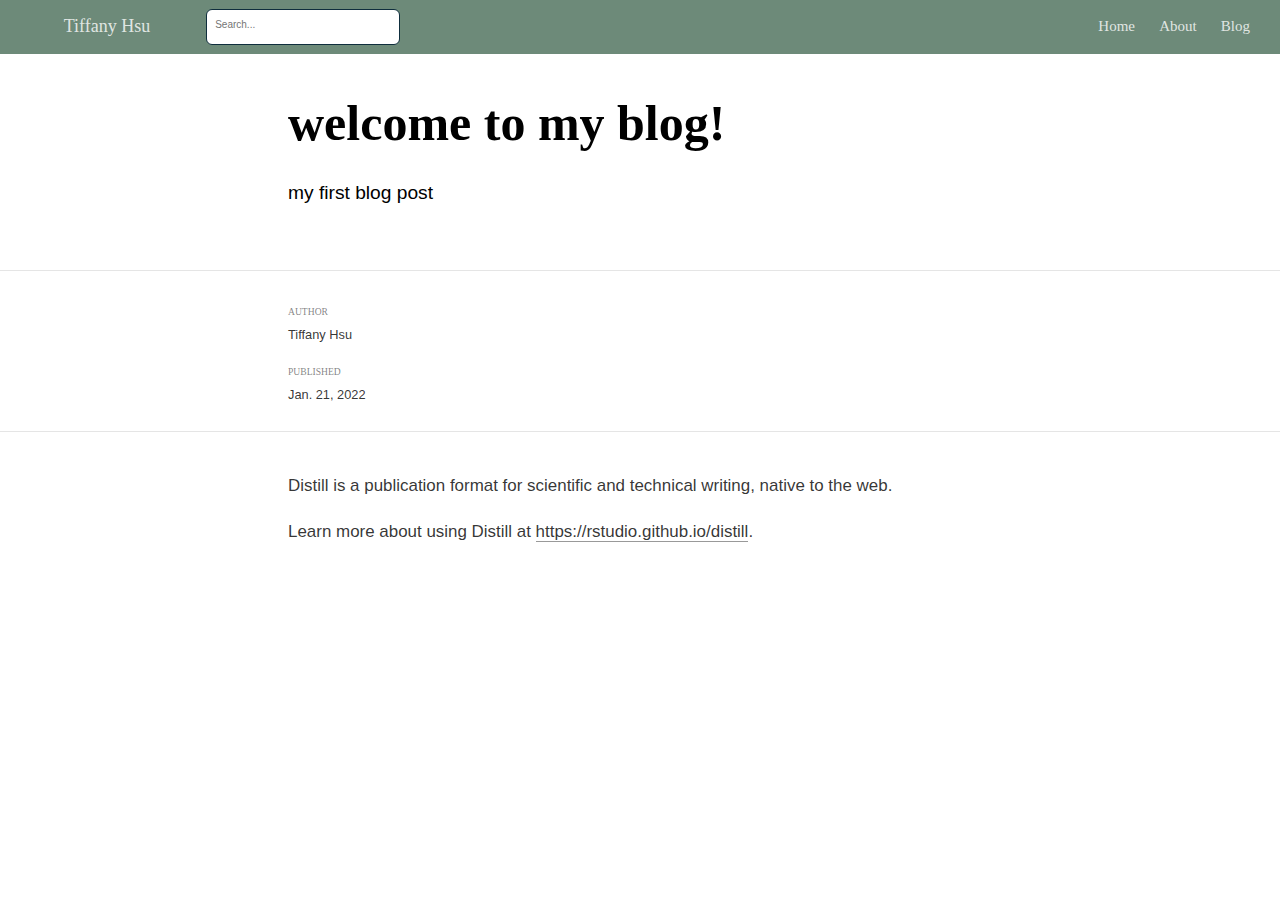
==== docs/posts/2022-01-22-welcome/index.html @ 8566fdbf "created welcome post" ====
<!DOCTYPE html>

<html xmlns="http://www.w3.org/1999/xhtml" lang="" xml:lang="">

<head>
  <meta charset="utf-8"/>
  <meta name="viewport" content="width=device-width, initial-scale=1"/>
  <meta http-equiv="X-UA-Compatible" content="IE=Edge,chrome=1"/>
  <meta name="generator" content="distill" />

  <style type="text/css">
  /* Hide doc at startup (prevent jankiness while JS renders/transforms) */
  body {
    visibility: hidden;
  }
  </style>

 <!--radix_placeholder_import_source-->
 <!--/radix_placeholder_import_source-->

<style type="text/css">code{white-space: pre;}</style>
<style type="text/css" data-origin="pandoc">
pre > code.sourceCode { white-space: pre; position: relative; }
pre > code.sourceCode > span { display: inline-block; line-height: 1.25; }
pre > code.sourceCode > span:empty { height: 1.2em; }
.sourceCode { overflow: visible; }
code.sourceCode > span { color: inherit; text-decoration: inherit; }
div.sourceCode { margin: 1em 0; }
pre.sourceCode { margin: 0; }
@media screen {
div.sourceCode { overflow: auto; }
}
@media print {
pre > code.sourceCode { white-space: pre-wrap; }
pre > code.sourceCode > span { text-indent: -5em; padding-left: 5em; }
}
pre.numberSource code
  { counter-reset: source-line 0; }
pre.numberSource code > span
  { position: relative; left: -4em; counter-increment: source-line; }
pre.numberSource code > span > a:first-child::before
  { content: counter(source-line);
    position: relative; left: -1em; text-align: right; vertical-align: baseline;
    border: none; display: inline-block;
    -webkit-touch-callout: none; -webkit-user-select: none;
    -khtml-user-select: none; -moz-user-select: none;
    -ms-user-select: none; user-select: none;
    padding: 0 4px; width: 4em;
    color: #aaaaaa;
  }
pre.numberSource { margin-left: 3em; border-left: 1px solid #aaaaaa;  padding-left: 4px; }
div.sourceCode
  {   }
@media screen {
pre > code.sourceCode > span > a:first-child::before { text-decoration: underline; }
}
code span.al { color: #ad0000; } /* Alert */
code span.an { color: #5e5e5e; } /* Annotation */
code span.at { } /* Attribute */
code span.bn { color: #ad0000; } /* BaseN */
code span.bu { } /* BuiltIn */
code span.cf { color: #007ba5; } /* ControlFlow */
code span.ch { color: #20794d; } /* Char */
code span.cn { color: #8f5902; } /* Constant */
code span.co { color: #5e5e5e; } /* Comment */
code span.cv { color: #5e5e5e; font-style: italic; } /* CommentVar */
code span.do { color: #5e5e5e; font-style: italic; } /* Documentation */
code span.dt { color: #ad0000; } /* DataType */
code span.dv { color: #ad0000; } /* DecVal */
code span.er { color: #ad0000; } /* Error */
code span.ex { } /* Extension */
code span.fl { color: #ad0000; } /* Float */
code span.fu { color: #4758ab; } /* Function */
code span.im { } /* Import */
code span.in { color: #5e5e5e; } /* Information */
code span.kw { color: #007ba5; } /* Keyword */
code span.op { color: #5e5e5e; } /* Operator */
code span.ot { color: #007ba5; } /* Other */
code span.pp { color: #ad0000; } /* Preprocessor */
code span.sc { color: #5e5e5e; } /* SpecialChar */
code span.ss { color: #20794d; } /* SpecialString */
code span.st { color: #20794d; } /* String */
code span.va { color: #111111; } /* Variable */
code span.vs { color: #20794d; } /* VerbatimString */
code span.wa { color: #5e5e5e; font-style: italic; } /* Warning */
</style>


  <!--radix_placeholder_meta_tags-->
<title>Tiffany Hsu: welcome to my blog!</title>

<meta property="description" itemprop="description" content="my first blog post"/>


<!--  https://schema.org/Article -->
<meta property="article:published" itemprop="datePublished" content="2022-01-21"/>
<meta property="article:created" itemprop="dateCreated" content="2022-01-21"/>
<meta name="article:author" content="Tiffany Hsu"/>

<!--  https://developers.facebook.com/docs/sharing/webmasters#markup -->
<meta property="og:title" content="Tiffany Hsu: welcome to my blog!"/>
<meta property="og:type" content="article"/>
<meta property="og:description" content="my first blog post"/>
<meta property="og:locale" content="en_US"/>
<meta property="og:site_name" content="Tiffany Hsu"/>

<!--  https://dev.twitter.com/cards/types/summary -->
<meta property="twitter:card" content="summary"/>
<meta property="twitter:title" content="Tiffany Hsu: welcome to my blog!"/>
<meta property="twitter:description" content="my first blog post"/>

<!--/radix_placeholder_meta_tags-->
  <!--radix_placeholder_rmarkdown_metadata-->

<script type="text/json" id="radix-rmarkdown-metadata">
{"type":"list","attributes":{"names":{"type":"character","attributes":{},"value":["title","description","author","date","output"]}},"value":[{"type":"character","attributes":{},"value":["welcome to my blog!"]},{"type":"character","attributes":{},"value":["my first blog post"]},{"type":"list","attributes":{},"value":[{"type":"list","attributes":{"names":{"type":"character","attributes":{},"value":["name"]}},"value":[{"type":"character","attributes":{},"value":["Tiffany Hsu"]}]}]},{"type":"character","attributes":{},"value":["2022-01-21"]},{"type":"list","attributes":{"names":{"type":"character","attributes":{},"value":["distill::distill_article"]}},"value":[{"type":"list","attributes":{"names":{"type":"character","attributes":{},"value":["self_contained"]}},"value":[{"type":"logical","attributes":{},"value":[false]}]}]}]}
</script>
<!--/radix_placeholder_rmarkdown_metadata-->
  
  <script type="text/json" id="radix-resource-manifest">
  {"type":"NULL"}
  </script>
  <!--radix_placeholder_navigation_in_header-->
<meta name="distill:offset" content="../.."/>

<script type="application/javascript">

  window.headroom_prevent_pin = false;

  window.document.addEventListener("DOMContentLoaded", function (event) {

    // initialize headroom for banner
    var header = $('header').get(0);
    var headerHeight = header.offsetHeight;
    var headroom = new Headroom(header, {
      tolerance: 5,
      onPin : function() {
        if (window.headroom_prevent_pin) {
          window.headroom_prevent_pin = false;
          headroom.unpin();
        }
      }
    });
    headroom.init();
    if(window.location.hash)
      headroom.unpin();
    $(header).addClass('headroom--transition');

    // offset scroll location for banner on hash change
    // (see: https://github.com/WickyNilliams/headroom.js/issues/38)
    window.addEventListener("hashchange", function(event) {
      window.scrollTo(0, window.pageYOffset - (headerHeight + 25));
    });

    // responsive menu
    $('.distill-site-header').each(function(i, val) {
      var topnav = $(this);
      var toggle = topnav.find('.nav-toggle');
      toggle.on('click', function() {
        topnav.toggleClass('responsive');
      });
    });

    // nav dropdowns
    $('.nav-dropbtn').click(function(e) {
      $(this).next('.nav-dropdown-content').toggleClass('nav-dropdown-active');
      $(this).parent().siblings('.nav-dropdown')
         .children('.nav-dropdown-content').removeClass('nav-dropdown-active');
    });
    $("body").click(function(e){
      $('.nav-dropdown-content').removeClass('nav-dropdown-active');
    });
    $(".nav-dropdown").click(function(e){
      e.stopPropagation();
    });
  });
</script>

<style type="text/css">

/* Theme (user-documented overrideables for nav appearance) */

.distill-site-nav {
  color: rgba(255, 255, 255, 0.8);
  background-color: #0F2E3D;
  font-size: 15px;
  font-weight: 300;
}

.distill-site-nav a {
  color: inherit;
  text-decoration: none;
}

.distill-site-nav a:hover {
  color: white;
}

@media print {
  .distill-site-nav {
    display: none;
  }
}

.distill-site-header {

}

.distill-site-footer {

}


/* Site Header */

.distill-site-header {
  width: 100%;
  box-sizing: border-box;
  z-index: 3;
}

.distill-site-header .nav-left {
  display: inline-block;
  margin-left: 8px;
}

@media screen and (max-width: 768px) {
  .distill-site-header .nav-left {
    margin-left: 0;
  }
}


.distill-site-header .nav-right {
  float: right;
  margin-right: 8px;
}

.distill-site-header a,
.distill-site-header .title {
  display: inline-block;
  text-align: center;
  padding: 14px 10px 14px 10px;
}

.distill-site-header .title {
  font-size: 18px;
  min-width: 150px;
}

.distill-site-header .logo {
  padding: 0;
}

.distill-site-header .logo img {
  display: none;
  max-height: 20px;
  width: auto;
  margin-bottom: -4px;
}

.distill-site-header .nav-image img {
  max-height: 18px;
  width: auto;
  display: inline-block;
  margin-bottom: -3px;
}



@media screen and (min-width: 1000px) {
  .distill-site-header .logo img {
    display: inline-block;
  }
  .distill-site-header .nav-left {
    margin-left: 20px;
  }
  .distill-site-header .nav-right {
    margin-right: 20px;
  }
  .distill-site-header .title {
    padding-left: 12px;
  }
}


.distill-site-header .nav-toggle {
  display: none;
}

.nav-dropdown {
  display: inline-block;
  position: relative;
}

.nav-dropdown .nav-dropbtn {
  border: none;
  outline: none;
  color: rgba(255, 255, 255, 0.8);
  padding: 16px 10px;
  background-color: transparent;
  font-family: inherit;
  font-size: inherit;
  font-weight: inherit;
  margin: 0;
  margin-top: 1px;
  z-index: 2;
}

.nav-dropdown-content {
  display: none;
  position: absolute;
  background-color: white;
  min-width: 200px;
  border: 1px solid rgba(0,0,0,0.15);
  border-radius: 4px;
  box-shadow: 0px 8px 16px 0px rgba(0,0,0,0.1);
  z-index: 1;
  margin-top: 2px;
  white-space: nowrap;
  padding-top: 4px;
  padding-bottom: 4px;
}

.nav-dropdown-content hr {
  margin-top: 4px;
  margin-bottom: 4px;
  border: none;
  border-bottom: 1px solid rgba(0, 0, 0, 0.1);
}

.nav-dropdown-active {
  display: block;
}

.nav-dropdown-content a, .nav-dropdown-content .nav-dropdown-header {
  color: black;
  padding: 6px 24px;
  text-decoration: none;
  display: block;
  text-align: left;
}

.nav-dropdown-content .nav-dropdown-header {
  display: block;
  padding: 5px 24px;
  padding-bottom: 0;
  text-transform: uppercase;
  font-size: 14px;
  color: #999999;
  white-space: nowrap;
}

.nav-dropdown:hover .nav-dropbtn {
  color: white;
}

.nav-dropdown-content a:hover {
  background-color: #ddd;
  color: black;
}

.nav-right .nav-dropdown-content {
  margin-left: -45%;
  right: 0;
}

@media screen and (max-width: 768px) {
  .distill-site-header a, .distill-site-header .nav-dropdown  {display: none;}
  .distill-site-header a.nav-toggle {
    float: right;
    display: block;
  }
  .distill-site-header .title {
    margin-left: 0;
  }
  .distill-site-header .nav-right {
    margin-right: 0;
  }
  .distill-site-header {
    overflow: hidden;
  }
  .nav-right .nav-dropdown-content {
    margin-left: 0;
  }
}


@media screen and (max-width: 768px) {
  .distill-site-header.responsive {position: relative; min-height: 500px; }
  .distill-site-header.responsive a.nav-toggle {
    position: absolute;
    right: 0;
    top: 0;
  }
  .distill-site-header.responsive a,
  .distill-site-header.responsive .nav-dropdown {
    display: block;
    text-align: left;
  }
  .distill-site-header.responsive .nav-left,
  .distill-site-header.responsive .nav-right {
    width: 100%;
  }
  .distill-site-header.responsive .nav-dropdown {float: none;}
  .distill-site-header.responsive .nav-dropdown-content {position: relative;}
  .distill-site-header.responsive .nav-dropdown .nav-dropbtn {
    display: block;
    width: 100%;
    text-align: left;
  }
}

/* Site Footer */

.distill-site-footer {
  width: 100%;
  overflow: hidden;
  box-sizing: border-box;
  z-index: 3;
  margin-top: 30px;
  padding-top: 30px;
  padding-bottom: 30px;
  text-align: center;
}

/* Headroom */

d-title {
  padding-top: 6rem;
}

@media print {
  d-title {
    padding-top: 4rem;
  }
}

.headroom {
  z-index: 1000;
  position: fixed;
  top: 0;
  left: 0;
  right: 0;
}

.headroom--transition {
  transition: all .4s ease-in-out;
}

.headroom--unpinned {
  top: -100px;
}

.headroom--pinned {
  top: 0;
}

/* adjust viewport for navbar height */
/* helps vertically center bootstrap (non-distill) content */
.min-vh-100 {
  min-height: calc(100vh - 100px) !important;
}

</style>

<script src="../../site_libs/jquery-3.6.0/jquery-3.6.0.min.js"></script>
<link href="../../site_libs/font-awesome-5.1.0/css/all.css" rel="stylesheet"/>
<link href="../../site_libs/font-awesome-5.1.0/css/v4-shims.css" rel="stylesheet"/>
<script src="../../site_libs/headroom-0.9.4/headroom.min.js"></script>
<script src="../../site_libs/autocomplete-0.37.1/autocomplete.min.js"></script>
<script src="../../site_libs/fuse-6.4.1/fuse.min.js"></script>

<script type="application/javascript">

function getMeta(metaName) {
  var metas = document.getElementsByTagName('meta');
  for (let i = 0; i < metas.length; i++) {
    if (metas[i].getAttribute('name') === metaName) {
      return metas[i].getAttribute('content');
    }
  }
  return '';
}

function offsetURL(url) {
  var offset = getMeta('distill:offset');
  return offset ? offset + '/' + url : url;
}

function createFuseIndex() {

  // create fuse index
  var options = {
    keys: [
      { name: 'title', weight: 20 },
      { name: 'categories', weight: 15 },
      { name: 'description', weight: 10 },
      { name: 'contents', weight: 5 },
    ],
    ignoreLocation: true,
    threshold: 0
  };
  var fuse = new window.Fuse([], options);

  // fetch the main search.json
  return fetch(offsetURL('search.json'))
    .then(function(response) {
      if (response.status == 200) {
        return response.json().then(function(json) {
          // index main articles
          json.articles.forEach(function(article) {
            fuse.add(article);
          });
          // download collections and index their articles
          return Promise.all(json.collections.map(function(collection) {
            return fetch(offsetURL(collection)).then(function(response) {
              if (response.status === 200) {
                return response.json().then(function(articles) {
                  articles.forEach(function(article) {
                    fuse.add(article);
                  });
                })
              } else {
                return Promise.reject(
                  new Error('Unexpected status from search index request: ' +
                            response.status)
                );
              }
            });
          })).then(function() {
            return fuse;
          });
        });

      } else {
        return Promise.reject(
          new Error('Unexpected status from search index request: ' +
                      response.status)
        );
      }
    });
}

window.document.addEventListener("DOMContentLoaded", function (event) {

  // get search element (bail if we don't have one)
  var searchEl = window.document.getElementById('distill-search');
  if (!searchEl)
    return;

  createFuseIndex()
    .then(function(fuse) {

      // make search box visible
      searchEl.classList.remove('hidden');

      // initialize autocomplete
      var options = {
        autoselect: true,
        hint: false,
        minLength: 2,
      };
      window.autocomplete(searchEl, options, [{
        source: function(query, callback) {
          const searchOptions = {
            isCaseSensitive: false,
            shouldSort: true,
            minMatchCharLength: 2,
            limit: 10,
          };
          var results = fuse.search(query, searchOptions);
          callback(results
            .map(function(result) { return result.item; })
          );
        },
        templates: {
          suggestion: function(suggestion) {
            var img = suggestion.preview && Object.keys(suggestion.preview).length > 0
              ? `<img src="${offsetURL(suggestion.preview)}"</img>`
              : '';
            var html = `
              <div class="search-item">
                <h3>${suggestion.title}</h3>
                <div class="search-item-description">
                  ${suggestion.description || ''}
                </div>
                <div class="search-item-preview">
                  ${img}
                </div>
              </div>
            `;
            return html;
          }
        }
      }]).on('autocomplete:selected', function(event, suggestion) {
        window.location.href = offsetURL(suggestion.path);
      });
      // remove inline display style on autocompleter (we want to
      // manage responsive display via css)
      $('.algolia-autocomplete').css("display", "");
    })
    .catch(function(error) {
      console.log(error);
    });

});

</script>

<style type="text/css">

.nav-search {
  font-size: x-small;
}

/* Algolioa Autocomplete */

.algolia-autocomplete {
  display: inline-block;
  margin-left: 10px;
  vertical-align: sub;
  background-color: white;
  color: black;
  padding: 6px;
  padding-top: 8px;
  padding-bottom: 0;
  border-radius: 6px;
  border: 1px #0F2E3D solid;
  width: 180px;
}


@media screen and (max-width: 768px) {
  .distill-site-nav .algolia-autocomplete {
    display: none;
    visibility: hidden;
  }
  .distill-site-nav.responsive .algolia-autocomplete {
    display: inline-block;
    visibility: visible;
  }
  .distill-site-nav.responsive .algolia-autocomplete .aa-dropdown-menu {
    margin-left: 0;
    width: 400px;
    max-height: 400px;
  }
}

.algolia-autocomplete .aa-input, .algolia-autocomplete .aa-hint {
  width: 90%;
  outline: none;
  border: none;
}

.algolia-autocomplete .aa-hint {
  color: #999;
}
.algolia-autocomplete .aa-dropdown-menu {
  width: 550px;
  max-height: 70vh;
  overflow-x: visible;
  overflow-y: scroll;
  padding: 5px;
  margin-top: 3px;
  margin-left: -150px;
  background-color: #fff;
  border-radius: 5px;
  border: 1px solid #999;
  border-top: none;
}

.algolia-autocomplete .aa-dropdown-menu .aa-suggestion {
  cursor: pointer;
  padding: 5px 4px;
  border-bottom: 1px solid #eee;
}

.algolia-autocomplete .aa-dropdown-menu .aa-suggestion:last-of-type {
  border-bottom: none;
  margin-bottom: 2px;
}

.algolia-autocomplete .aa-dropdown-menu .aa-suggestion .search-item {
  overflow: hidden;
  font-size: 0.8em;
  line-height: 1.4em;
}

.algolia-autocomplete .aa-dropdown-menu .aa-suggestion .search-item h3 {
  font-size: 1rem;
  margin-block-start: 0;
  margin-block-end: 5px;
}

.algolia-autocomplete .aa-dropdown-menu .aa-suggestion .search-item-description {
  display: inline-block;
  overflow: hidden;
  height: 2.8em;
  width: 80%;
  margin-right: 4%;
}

.algolia-autocomplete .aa-dropdown-menu .aa-suggestion .search-item-preview {
  display: inline-block;
  width: 15%;
}

.algolia-autocomplete .aa-dropdown-menu .aa-suggestion .search-item-preview img {
  height: 3em;
  width: auto;
  display: none;
}

.algolia-autocomplete .aa-dropdown-menu .aa-suggestion .search-item-preview img[src] {
  display: initial;
}

.algolia-autocomplete .aa-dropdown-menu .aa-suggestion.aa-cursor {
  background-color: #eee;
}
.algolia-autocomplete .aa-dropdown-menu .aa-suggestion em {
  font-weight: bold;
  font-style: normal;
}

</style>


<!--/radix_placeholder_navigation_in_header-->
  <!--radix_placeholder_distill-->

<style type="text/css">

body {
  background-color: white;
}

.pandoc-table {
  width: 100%;
}

.pandoc-table>caption {
  margin-bottom: 10px;
}

.pandoc-table th:not([align]) {
  text-align: left;
}

.pagedtable-footer {
  font-size: 15px;
}

d-byline .byline {
  grid-template-columns: 2fr 2fr;
}

d-byline .byline h3 {
  margin-block-start: 1.5em;
}

d-byline .byline .authors-affiliations h3 {
  margin-block-start: 0.5em;
}

.authors-affiliations .orcid-id {
  width: 16px;
  height:16px;
  margin-left: 4px;
  margin-right: 4px;
  vertical-align: middle;
  padding-bottom: 2px;
}

d-title .dt-tags {
  margin-top: 1em;
  grid-column: text;
}

.dt-tags .dt-tag {
  text-decoration: none;
  display: inline-block;
  color: rgba(0,0,0,0.6);
  padding: 0em 0.4em;
  margin-right: 0.5em;
  margin-bottom: 0.4em;
  font-size: 70%;
  border: 1px solid rgba(0,0,0,0.2);
  border-radius: 3px;
  text-transform: uppercase;
  font-weight: 500;
}

d-article table.gt_table td,
d-article table.gt_table th {
  border-bottom: none;
}

.html-widget {
  margin-bottom: 2.0em;
}

.l-screen-inset {
  padding-right: 16px;
}

.l-screen .caption {
  margin-left: 10px;
}

.shaded {
  background: rgb(247, 247, 247);
  padding-top: 20px;
  padding-bottom: 20px;
  border-top: 1px solid rgba(0, 0, 0, 0.1);
  border-bottom: 1px solid rgba(0, 0, 0, 0.1);
}

.shaded .html-widget {
  margin-bottom: 0;
  border: 1px solid rgba(0, 0, 0, 0.1);
}

.shaded .shaded-content {
  background: white;
}

.text-output {
  margin-top: 0;
  line-height: 1.5em;
}

.hidden {
  display: none !important;
}

d-article {
  padding-top: 2.5rem;
  padding-bottom: 30px;
}

d-appendix {
  padding-top: 30px;
}

d-article>p>img {
  width: 100%;
}

d-article h2 {
  margin: 1rem 0 1.5rem 0;
}

d-article h3 {
  margin-top: 1.5rem;
}

d-article iframe {
  border: 1px solid rgba(0, 0, 0, 0.1);
  margin-bottom: 2.0em;
  width: 100%;
}

/* Tweak code blocks */

d-article div.sourceCode code,
d-article pre code {
  font-family: Consolas, Monaco, 'Andale Mono', 'Ubuntu Mono', monospace;
}

d-article pre,
d-article div.sourceCode,
d-article div.sourceCode pre {
  overflow: auto;
}

d-article div.sourceCode {
  background-color: white;
}

d-article div.sourceCode pre {
  padding-left: 10px;
  font-size: 12px;
  border-left: 2px solid rgba(0,0,0,0.1);
}

d-article pre {
  font-size: 12px;
  color: black;
  background: none;
  margin-top: 0;
  text-align: left;
  white-space: pre;
  word-spacing: normal;
  word-break: normal;
  word-wrap: normal;
  line-height: 1.5;

  -moz-tab-size: 4;
  -o-tab-size: 4;
  tab-size: 4;

  -webkit-hyphens: none;
  -moz-hyphens: none;
  -ms-hyphens: none;
  hyphens: none;
}

d-article pre a {
  border-bottom: none;
}

d-article pre a:hover {
  border-bottom: none;
  text-decoration: underline;
}

d-article details {
  grid-column: text;
  margin-bottom: 0.8em;
}

@media(min-width: 768px) {

d-article pre,
d-article div.sourceCode,
d-article div.sourceCode pre {
  overflow: visible !important;
}

d-article div.sourceCode pre {
  padding-left: 18px;
  font-size: 14px;
}

d-article pre {
  font-size: 14px;
}

}

figure img.external {
  background: white;
  border: 1px solid rgba(0, 0, 0, 0.1);
  box-shadow: 0 1px 8px rgba(0, 0, 0, 0.1);
  padding: 18px;
  box-sizing: border-box;
}

/* CSS for d-contents */

.d-contents {
  grid-column: text;
  color: rgba(0,0,0,0.8);
  font-size: 0.9em;
  padding-bottom: 1em;
  margin-bottom: 1em;
  padding-bottom: 0.5em;
  margin-bottom: 1em;
  padding-left: 0.25em;
  justify-self: start;
}

@media(min-width: 1000px) {
  .d-contents.d-contents-float {
    height: 0;
    grid-column-start: 1;
    grid-column-end: 4;
    justify-self: center;
    padding-right: 3em;
    padding-left: 2em;
  }
}

.d-contents nav h3 {
  font-size: 18px;
  margin-top: 0;
  margin-bottom: 1em;
}

.d-contents li {
  list-style-type: none
}

.d-contents nav > ul {
  padding-left: 0;
}

.d-contents ul {
  padding-left: 1em
}

.d-contents nav ul li {
  margin-top: 0.6em;
  margin-bottom: 0.2em;
}

.d-contents nav a {
  font-size: 13px;
  border-bottom: none;
  text-decoration: none
  color: rgba(0, 0, 0, 0.8);
}

.d-contents nav a:hover {
  text-decoration: underline solid rgba(0, 0, 0, 0.6)
}

.d-contents nav > ul > li > a {
  font-weight: 600;
}

.d-contents nav > ul > li > ul {
  font-weight: inherit;
}

.d-contents nav > ul > li > ul > li {
  margin-top: 0.2em;
}


.d-contents nav ul {
  margin-top: 0;
  margin-bottom: 0.25em;
}

.d-article-with-toc h2:nth-child(2) {
  margin-top: 0;
}


/* Figure */

.figure {
  position: relative;
  margin-bottom: 2.5em;
  margin-top: 1.5em;
}

.figure img {
  width: 100%;
}

.figure .caption {
  color: rgba(0, 0, 0, 0.6);
  font-size: 12px;
  line-height: 1.5em;
}

.figure img.external {
  background: white;
  border: 1px solid rgba(0, 0, 0, 0.1);
  box-shadow: 0 1px 8px rgba(0, 0, 0, 0.1);
  padding: 18px;
  box-sizing: border-box;
}

.figure .caption a {
  color: rgba(0, 0, 0, 0.6);
}

.figure .caption b,
.figure .caption strong, {
  font-weight: 600;
  color: rgba(0, 0, 0, 1.0);
}

/* Citations */

d-article .citation {
  color: inherit;
  cursor: inherit;
}

div.hanging-indent{
  margin-left: 1em; text-indent: -1em;
}

/* Citation hover box */

.tippy-box[data-theme~=light-border] {
  background-color: rgba(250, 250, 250, 0.95);
}

.tippy-content > p {
  margin-bottom: 0;
  padding: 2px;
}


/* Tweak 1000px media break to show more text */

@media(min-width: 1000px) {
  .base-grid,
  distill-header,
  d-title,
  d-abstract,
  d-article,
  d-appendix,
  distill-appendix,
  d-byline,
  d-footnote-list,
  d-citation-list,
  distill-footer {
    grid-template-columns: [screen-start] 1fr [page-start kicker-start] 80px [middle-start] 50px [text-start kicker-end] 65px 65px 65px 65px 65px 65px 65px 65px [text-end gutter-start] 65px [middle-end] 65px [page-end gutter-end] 1fr [screen-end];
    grid-column-gap: 16px;
  }

  .grid {
    grid-column-gap: 16px;
  }

  d-article {
    font-size: 1.06rem;
    line-height: 1.7em;
  }
  figure .caption, .figure .caption, figure figcaption {
    font-size: 13px;
  }
}

@media(min-width: 1180px) {
  .base-grid,
  distill-header,
  d-title,
  d-abstract,
  d-article,
  d-appendix,
  distill-appendix,
  d-byline,
  d-footnote-list,
  d-citation-list,
  distill-footer {
    grid-template-columns: [screen-start] 1fr [page-start kicker-start] 60px [middle-start] 60px [text-start kicker-end] 60px 60px 60px 60px 60px 60px 60px 60px [text-end gutter-start] 60px [middle-end] 60px [page-end gutter-end] 1fr [screen-end];
    grid-column-gap: 32px;
  }

  .grid {
    grid-column-gap: 32px;
  }
}


/* Get the citation styles for the appendix (not auto-injected on render since
   we do our own rendering of the citation appendix) */

d-appendix .citation-appendix,
.d-appendix .citation-appendix {
  font-size: 11px;
  line-height: 15px;
  border-left: 1px solid rgba(0, 0, 0, 0.1);
  padding-left: 18px;
  border: 1px solid rgba(0,0,0,0.1);
  background: rgba(0, 0, 0, 0.02);
  padding: 10px 18px;
  border-radius: 3px;
  color: rgba(150, 150, 150, 1);
  overflow: hidden;
  margin-top: -12px;
  white-space: pre-wrap;
  word-wrap: break-word;
}

/* Include appendix styles here so they can be overridden */

d-appendix {
  contain: layout style;
  font-size: 0.8em;
  line-height: 1.7em;
  margin-top: 60px;
  margin-bottom: 0;
  border-top: 1px solid rgba(0, 0, 0, 0.1);
  color: rgba(0,0,0,0.5);
  padding-top: 60px;
  padding-bottom: 48px;
}

d-appendix h3 {
  grid-column: page-start / text-start;
  font-size: 15px;
  font-weight: 500;
  margin-top: 1em;
  margin-bottom: 0;
  color: rgba(0,0,0,0.65);
}

d-appendix h3 + * {
  margin-top: 1em;
}

d-appendix ol {
  padding: 0 0 0 15px;
}

@media (min-width: 768px) {
  d-appendix ol {
    padding: 0 0 0 30px;
    margin-left: -30px;
  }
}

d-appendix li {
  margin-bottom: 1em;
}

d-appendix a {
  color: rgba(0, 0, 0, 0.6);
}

d-appendix > * {
  grid-column: text;
}

d-appendix > d-footnote-list,
d-appendix > d-citation-list,
d-appendix > distill-appendix {
  grid-column: screen;
}

/* Include footnote styles here so they can be overridden */

d-footnote-list {
  contain: layout style;
}

d-footnote-list > * {
  grid-column: text;
}

d-footnote-list a.footnote-backlink {
  color: rgba(0,0,0,0.3);
  padding-left: 0.5em;
}



/* Anchor.js */

.anchorjs-link {
  /*transition: all .25s linear; */
  text-decoration: none;
  border-bottom: none;
}
*:hover > .anchorjs-link {
  margin-left: -1.125em !important;
  text-decoration: none;
  border-bottom: none;
}

/* Social footer */

.social_footer {
  margin-top: 30px;
  margin-bottom: 0;
  color: rgba(0,0,0,0.67);
}

.disqus-comments {
  margin-right: 30px;
}

.disqus-comment-count {
  border-bottom: 1px solid rgba(0, 0, 0, 0.4);
  cursor: pointer;
}

#disqus_thread {
  margin-top: 30px;
}

.article-sharing a {
  border-bottom: none;
  margin-right: 8px;
}

.article-sharing a:hover {
  border-bottom: none;
}

.sidebar-section.subscribe {
  font-size: 12px;
  line-height: 1.6em;
}

.subscribe p {
  margin-bottom: 0.5em;
}


.article-footer .subscribe {
  font-size: 15px;
  margin-top: 45px;
}


.sidebar-section.custom {
  font-size: 12px;
  line-height: 1.6em;
}

.custom p {
  margin-bottom: 0.5em;
}

/* Styles for listing layout (hide title) */
.layout-listing d-title, .layout-listing .d-title {
  display: none;
}

/* Styles for posts lists (not auto-injected) */


.posts-with-sidebar {
  padding-left: 45px;
  padding-right: 45px;
}

.posts-list .description h2,
.posts-list .description p {
  font-family: -apple-system, BlinkMacSystemFont, "Segoe UI", Roboto, Oxygen, Ubuntu, Cantarell, "Fira Sans", "Droid Sans", "Helvetica Neue", Arial, sans-serif;
}

.posts-list .description h2 {
  font-weight: 700;
  border-bottom: none;
  padding-bottom: 0;
}

.posts-list h2.post-tag {
  border-bottom: 1px solid rgba(0, 0, 0, 0.2);
  padding-bottom: 12px;
}
.posts-list {
  margin-top: 60px;
  margin-bottom: 24px;
}

.posts-list .post-preview {
  text-decoration: none;
  overflow: hidden;
  display: block;
  border-bottom: 1px solid rgba(0, 0, 0, 0.1);
  padding: 24px 0;
}

.post-preview-last {
  border-bottom: none !important;
}

.posts-list .posts-list-caption {
  grid-column: screen;
  font-weight: 400;
}

.posts-list .post-preview h2 {
  margin: 0 0 6px 0;
  line-height: 1.2em;
  font-style: normal;
  font-size: 24px;
}

.posts-list .post-preview p {
  margin: 0 0 12px 0;
  line-height: 1.4em;
  font-size: 16px;
}

.posts-list .post-preview .thumbnail {
  box-sizing: border-box;
  margin-bottom: 24px;
  position: relative;
  max-width: 500px;
}
.posts-list .post-preview img {
  width: 100%;
  display: block;
}

.posts-list .metadata {
  font-size: 12px;
  line-height: 1.4em;
  margin-bottom: 18px;
}

.posts-list .metadata > * {
  display: inline-block;
}

.posts-list .metadata .publishedDate {
  margin-right: 2em;
}

.posts-list .metadata .dt-authors {
  display: block;
  margin-top: 0.3em;
  margin-right: 2em;
}

.posts-list .dt-tags {
  display: block;
  line-height: 1em;
}

.posts-list .dt-tags .dt-tag {
  display: inline-block;
  color: rgba(0,0,0,0.6);
  padding: 0.3em 0.4em;
  margin-right: 0.2em;
  margin-bottom: 0.4em;
  font-size: 60%;
  border: 1px solid rgba(0,0,0,0.2);
  border-radius: 3px;
  text-transform: uppercase;
  font-weight: 500;
}

.posts-list img {
  opacity: 1;
}

.posts-list img[data-src] {
  opacity: 0;
}

.posts-more {
  clear: both;
}


.posts-sidebar {
  font-size: 16px;
}

.posts-sidebar h3 {
  font-size: 16px;
  margin-top: 0;
  margin-bottom: 0.5em;
  font-weight: 400;
  text-transform: uppercase;
}

.sidebar-section {
  margin-bottom: 30px;
}

.categories ul {
  list-style-type: none;
  margin: 0;
  padding: 0;
}

.categories li {
  color: rgba(0, 0, 0, 0.8);
  margin-bottom: 0;
}

.categories li>a {
  border-bottom: none;
}

.categories li>a:hover {
  border-bottom: 1px solid rgba(0, 0, 0, 0.4);
}

.categories .active {
  font-weight: 600;
}

.categories .category-count {
  color: rgba(0, 0, 0, 0.4);
}


@media(min-width: 768px) {
  .posts-list .post-preview h2 {
    font-size: 26px;
  }
  .posts-list .post-preview .thumbnail {
    float: right;
    width: 30%;
    margin-bottom: 0;
  }
  .posts-list .post-preview .description {
    float: left;
    width: 45%;
  }
  .posts-list .post-preview .metadata {
    float: left;
    width: 20%;
    margin-top: 8px;
  }
  .posts-list .post-preview p {
    margin: 0 0 12px 0;
    line-height: 1.5em;
    font-size: 16px;
  }
  .posts-with-sidebar .posts-list {
    float: left;
    width: 75%;
  }
  .posts-with-sidebar .posts-sidebar {
    float: right;
    width: 20%;
    margin-top: 60px;
    padding-top: 24px;
    padding-bottom: 24px;
  }
}


/* Improve display for browsers without grid (IE/Edge <= 15) */

.downlevel {
  line-height: 1.6em;
  font-family: -apple-system, BlinkMacSystemFont, "Segoe UI", Roboto, Oxygen, Ubuntu, Cantarell, "Fira Sans", "Droid Sans", "Helvetica Neue", Arial, sans-serif;
  margin: 0;
}

.downlevel .d-title {
  padding-top: 6rem;
  padding-bottom: 1.5rem;
}

.downlevel .d-title h1 {
  font-size: 50px;
  font-weight: 700;
  line-height: 1.1em;
  margin: 0 0 0.5rem;
}

.downlevel .d-title p {
  font-weight: 300;
  font-size: 1.2rem;
  line-height: 1.55em;
  margin-top: 0;
}

.downlevel .d-byline {
  padding-top: 0.8em;
  padding-bottom: 0.8em;
  font-size: 0.8rem;
  line-height: 1.8em;
}

.downlevel .section-separator {
  border: none;
  border-top: 1px solid rgba(0, 0, 0, 0.1);
}

.downlevel .d-article {
  font-size: 1.06rem;
  line-height: 1.7em;
  padding-top: 1rem;
  padding-bottom: 2rem;
}


.downlevel .d-appendix {
  padding-left: 0;
  padding-right: 0;
  max-width: none;
  font-size: 0.8em;
  line-height: 1.7em;
  margin-bottom: 0;
  color: rgba(0,0,0,0.5);
  padding-top: 40px;
  padding-bottom: 48px;
}

.downlevel .footnotes ol {
  padding-left: 13px;
}

.downlevel .base-grid,
.downlevel .distill-header,
.downlevel .d-title,
.downlevel .d-abstract,
.downlevel .d-article,
.downlevel .d-appendix,
.downlevel .distill-appendix,
.downlevel .d-byline,
.downlevel .d-footnote-list,
.downlevel .d-citation-list,
.downlevel .distill-footer,
.downlevel .appendix-bottom,
.downlevel .posts-container {
  padding-left: 40px;
  padding-right: 40px;
}

@media(min-width: 768px) {
  .downlevel .base-grid,
  .downlevel .distill-header,
  .downlevel .d-title,
  .downlevel .d-abstract,
  .downlevel .d-article,
  .downlevel .d-appendix,
  .downlevel .distill-appendix,
  .downlevel .d-byline,
  .downlevel .d-footnote-list,
  .downlevel .d-citation-list,
  .downlevel .distill-footer,
  .downlevel .appendix-bottom,
  .downlevel .posts-container {
  padding-left: 150px;
  padding-right: 150px;
  max-width: 900px;
}
}

.downlevel pre code {
  display: block;
  border-left: 2px solid rgba(0, 0, 0, .1);
  padding: 0 0 0 20px;
  font-size: 14px;
}

.downlevel code, .downlevel pre {
  color: black;
  background: none;
  font-family: Consolas, Monaco, 'Andale Mono', 'Ubuntu Mono', monospace;
  text-align: left;
  white-space: pre;
  word-spacing: normal;
  word-break: normal;
  word-wrap: normal;
  line-height: 1.5;

  -moz-tab-size: 4;
  -o-tab-size: 4;
  tab-size: 4;

  -webkit-hyphens: none;
  -moz-hyphens: none;
  -ms-hyphens: none;
  hyphens: none;
}

.downlevel .posts-list .post-preview {
  color: inherit;
}



</style>

<script type="application/javascript">

function is_downlevel_browser() {
  if (bowser.isUnsupportedBrowser({ msie: "12", msedge: "16"},
                                 window.navigator.userAgent)) {
    return true;
  } else {
    return window.load_distill_framework === undefined;
  }
}

// show body when load is complete
function on_load_complete() {

  // add anchors
  if (window.anchors) {
    window.anchors.options.placement = 'left';
    window.anchors.add('d-article > h2, d-article > h3, d-article > h4, d-article > h5');
  }


  // set body to visible
  document.body.style.visibility = 'visible';

  // force redraw for leaflet widgets
  if (window.HTMLWidgets) {
    var maps = window.HTMLWidgets.findAll(".leaflet");
    $.each(maps, function(i, el) {
      var map = this.getMap();
      map.invalidateSize();
      map.eachLayer(function(layer) {
        if (layer instanceof L.TileLayer)
          layer.redraw();
      });
    });
  }

  // trigger 'shown' so htmlwidgets resize
  $('d-article').trigger('shown');
}

function init_distill() {

  init_common();

  // create front matter
  var front_matter = $('<d-front-matter></d-front-matter>');
  $('#distill-front-matter').wrap(front_matter);

  // create d-title
  $('.d-title').changeElementType('d-title');

  // create d-byline
  var byline = $('<d-byline></d-byline>');
  $('.d-byline').replaceWith(byline);

  // create d-article
  var article = $('<d-article></d-article>');
  $('.d-article').wrap(article).children().unwrap();

  // move posts container into article
  $('.posts-container').appendTo($('d-article'));

  // create d-appendix
  $('.d-appendix').changeElementType('d-appendix');

  // flag indicating that we have appendix items
  var appendix = $('.appendix-bottom').children('h3').length > 0;

  // replace footnotes with <d-footnote>
  $('.footnote-ref').each(function(i, val) {
    appendix = true;
    var href = $(this).attr('href');
    var id = href.replace('#', '');
    var fn = $('#' + id);
    var fn_p = $('#' + id + '>p');
    fn_p.find('.footnote-back').remove();
    var text = fn_p.html();
    var dtfn = $('<d-footnote></d-footnote>');
    dtfn.html(text);
    $(this).replaceWith(dtfn);
  });
  // remove footnotes
  $('.footnotes').remove();

  // move refs into #references-listing
  $('#references-listing').replaceWith($('#refs'));

  $('h1.appendix, h2.appendix').each(function(i, val) {
    $(this).changeElementType('h3');
  });
  $('h3.appendix').each(function(i, val) {
    var id = $(this).attr('id');
    $('.d-contents a[href="#' + id + '"]').parent().remove();
    appendix = true;
    $(this).nextUntil($('h1, h2, h3')).addBack().appendTo($('d-appendix'));
  });

  // show d-appendix if we have appendix content
  $("d-appendix").css('display', appendix ? 'grid' : 'none');

  // localize layout chunks to just output
  $('.layout-chunk').each(function(i, val) {

    // capture layout
    var layout = $(this).attr('data-layout');

    // apply layout to markdown level block elements
    var elements = $(this).children().not('details, div.sourceCode, pre, script');
    elements.each(function(i, el) {
      var layout_div = $('<div class="' + layout + '"></div>');
      if (layout_div.hasClass('shaded')) {
        var shaded_content = $('<div class="shaded-content"></div>');
        $(this).wrap(shaded_content);
        $(this).parent().wrap(layout_div);
      } else {
        $(this).wrap(layout_div);
      }
    });


    // unwrap the layout-chunk div
    $(this).children().unwrap();
  });

  // remove code block used to force  highlighting css
  $('.distill-force-highlighting-css').parent().remove();

  // remove empty line numbers inserted by pandoc when using a
  // custom syntax highlighting theme
  $('code.sourceCode a:empty').remove();

  // load distill framework
  load_distill_framework();

  // wait for window.distillRunlevel == 4 to do post processing
  function distill_post_process() {

    if (!window.distillRunlevel || window.distillRunlevel < 4)
      return;

    // hide author/affiliations entirely if we have no authors
    var front_matter = JSON.parse($("#distill-front-matter").html());
    var have_authors = front_matter.authors && front_matter.authors.length > 0;
    if (!have_authors)
      $('d-byline').addClass('hidden');

    // article with toc class
    $('.d-contents').parent().addClass('d-article-with-toc');

    // strip links that point to #
    $('.authors-affiliations').find('a[href="#"]').removeAttr('href');

    // add orcid ids
    $('.authors-affiliations').find('.author').each(function(i, el) {
      var orcid_id = front_matter.authors[i].orcidID;
      if (orcid_id) {
        var a = $('<a></a>');
        a.attr('href', 'https://orcid.org/' + orcid_id);
        var img = $('<img></img>');
        img.addClass('orcid-id');
        img.attr('alt', 'ORCID ID');
        img.attr('src','[data-uri]');
        a.append(img);
        $(this).append(a);
      }
    });

    // hide elements of author/affiliations grid that have no value
    function hide_byline_column(caption) {
      $('d-byline').find('h3:contains("' + caption + '")').parent().css('visibility', 'hidden');
    }

    // affiliations
    var have_affiliations = false;
    for (var i = 0; i<front_matter.authors.length; ++i) {
      var author = front_matter.authors[i];
      if (author.affiliation !== "&nbsp;") {
        have_affiliations = true;
        break;
      }
    }
    if (!have_affiliations)
      $('d-byline').find('h3:contains("Affiliations")').css('visibility', 'hidden');

    // published date
    if (!front_matter.publishedDate)
      hide_byline_column("Published");

    // document object identifier
    var doi = $('d-byline').find('h3:contains("DOI")');
    var doi_p = doi.next().empty();
    if (!front_matter.doi) {
      // if we have a citation and valid citationText then link to that
      if ($('#citation').length > 0 && front_matter.citationText) {
        doi.html('Citation');
        $('<a href="#citation"></a>')
          .text(front_matter.citationText)
          .appendTo(doi_p);
      } else {
        hide_byline_column("DOI");
      }
    } else {
      $('<a></a>')
         .attr('href', "https://doi.org/" + front_matter.doi)
         .html(front_matter.doi)
         .appendTo(doi_p);
    }

     // change plural form of authors/affiliations
    if (front_matter.authors.length === 1) {
      var grid = $('.authors-affiliations');
      grid.children('h3:contains("Authors")').text('Author');
      grid.children('h3:contains("Affiliations")').text('Affiliation');
    }

    // remove d-appendix and d-footnote-list local styles
    $('d-appendix > style:first-child').remove();
    $('d-footnote-list > style:first-child').remove();

    // move appendix-bottom entries to the bottom
    $('.appendix-bottom').appendTo('d-appendix').children().unwrap();
    $('.appendix-bottom').remove();

    // hoverable references
    $('span.citation[data-cites]').each(function() {
      var refs = $(this).attr('data-cites').split(" ");
      var refHtml = refs.map(function(ref) {
        return "<p>" + $('#ref-' + ref).html() + "</p>";
      }).join("\n");
      window.tippy(this, {
        allowHTML: true,
        content: refHtml,
        maxWidth: 500,
        interactive: true,
        interactiveBorder: 10,
        theme: 'light-border',
        placement: 'bottom-start'
      });
    });

    // clear polling timer
    clearInterval(tid);

    // show body now that everything is ready
    on_load_complete();
  }

  var tid = setInterval(distill_post_process, 50);
  distill_post_process();

}

function init_downlevel() {

  init_common();

   // insert hr after d-title
  $('.d-title').after($('<hr class="section-separator"/>'));

  // check if we have authors
  var front_matter = JSON.parse($("#distill-front-matter").html());
  var have_authors = front_matter.authors && front_matter.authors.length > 0;

  // manage byline/border
  if (!have_authors)
    $('.d-byline').remove();
  $('.d-byline').after($('<hr class="section-separator"/>'));
  $('.d-byline a').remove();

  // remove toc
  $('.d-contents').remove();

  // move appendix elements
  $('h1.appendix, h2.appendix').each(function(i, val) {
    $(this).changeElementType('h3');
  });
  $('h3.appendix').each(function(i, val) {
    $(this).nextUntil($('h1, h2, h3')).addBack().appendTo($('.d-appendix'));
  });


  // inject headers into references and footnotes
  var refs_header = $('<h3></h3>');
  refs_header.text('References');
  $('#refs').prepend(refs_header);

  var footnotes_header = $('<h3></h3');
  footnotes_header.text('Footnotes');
  $('.footnotes').children('hr').first().replaceWith(footnotes_header);

  // move appendix-bottom entries to the bottom
  $('.appendix-bottom').appendTo('.d-appendix').children().unwrap();
  $('.appendix-bottom').remove();

  // remove appendix if it's empty
  if ($('.d-appendix').children().length === 0)
    $('.d-appendix').remove();

  // prepend separator above appendix
  $('.d-appendix').before($('<hr class="section-separator" style="clear: both"/>'));

  // trim code
  $('pre>code').each(function(i, val) {
    $(this).html($.trim($(this).html()));
  });

  // move posts-container right before article
  $('.posts-container').insertBefore($('.d-article'));

  $('body').addClass('downlevel');

  on_load_complete();
}


function init_common() {

  // jquery plugin to change element types
  (function($) {
    $.fn.changeElementType = function(newType) {
      var attrs = {};

      $.each(this[0].attributes, function(idx, attr) {
        attrs[attr.nodeName] = attr.nodeValue;
      });

      this.replaceWith(function() {
        return $("<" + newType + "/>", attrs).append($(this).contents());
      });
    };
  })(jQuery);

  // prevent underline for linked images
  $('a > img').parent().css({'border-bottom' : 'none'});

  // mark non-body figures created by knitr chunks as 100% width
  $('.layout-chunk').each(function(i, val) {
    var figures = $(this).find('img, .html-widget');
    if ($(this).attr('data-layout') !== "l-body") {
      figures.css('width', '100%');
    } else {
      figures.css('max-width', '100%');
      figures.filter("[width]").each(function(i, val) {
        var fig = $(this);
        fig.css('width', fig.attr('width') + 'px');
      });

    }
  });

  // auto-append index.html to post-preview links in file: protocol
  // and in rstudio ide preview
  $('.post-preview').each(function(i, val) {
    if (window.location.protocol === "file:")
      $(this).attr('href', $(this).attr('href') + "index.html");
  });

  // get rid of index.html references in header
  if (window.location.protocol !== "file:") {
    $('.distill-site-header a[href]').each(function(i,val) {
      $(this).attr('href', $(this).attr('href').replace("index.html", "./"));
    });
  }

  // add class to pandoc style tables
  $('tr.header').parent('thead').parent('table').addClass('pandoc-table');
  $('.kable-table').children('table').addClass('pandoc-table');

  // add figcaption style to table captions
  $('caption').parent('table').addClass("figcaption");

  // initialize posts list
  if (window.init_posts_list)
    window.init_posts_list();

  // implmement disqus comment link
  $('.disqus-comment-count').click(function() {
    window.headroom_prevent_pin = true;
    $('#disqus_thread').toggleClass('hidden');
    if (!$('#disqus_thread').hasClass('hidden')) {
      var offset = $(this).offset();
      $(window).resize();
      $('html, body').animate({
        scrollTop: offset.top - 35
      });
    }
  });
}

document.addEventListener('DOMContentLoaded', function() {
  if (is_downlevel_browser())
    init_downlevel();
  else
    window.addEventListener('WebComponentsReady', init_distill);
});

</script>

<style type="text/css">
/* base variables */

/* Edit the CSS properties in this file to create a custom
   Distill theme. Only edit values in the right column
   for each row; values shown are the CSS defaults.
   To return any property to the default,
   you may set its value to: unset
   All rows must end with a semi-colon.                      */

/* Optional: embed custom fonts here with `@import`          */
/* This must remain at the top of this file.                 */



html {
  /*-- Main font sizes --*/
  --title-size:      50px;
  --body-size:       1.06rem;
  --code-size:       14px;
  --aside-size:      12px;
  --fig-cap-size:    13px;
  /*-- Main font colors --*/
  --title-color:     #000000;
  --header-color:    rgba(0, 0, 0, 0.8);
  --body-color:      rgba(0, 0, 0, 0.8);
  --aside-color:     rgba(0, 0, 0, 0.6);
  --fig-cap-color:   rgba(0, 0, 0, 0.6);
  /*-- Specify custom fonts ~~~ must be imported above   --*/
  --heading-font:    sans-serif;
  --mono-font:       monospace;
  --body-font:       sans-serif;
  --navbar-font:     sans-serif;  /* websites + blogs only */
}

/*-- ARTICLE METADATA --*/
d-byline {
  --heading-size:    0.6rem;
  --heading-color:   rgba(0, 0, 0, 0.5);
  --body-size:       0.8rem;
  --body-color:      rgba(0, 0, 0, 0.8);
}

/*-- ARTICLE TABLE OF CONTENTS --*/
.d-contents {
  --heading-size:    18px;
  --contents-size:   13px;
}

/*-- ARTICLE APPENDIX --*/
d-appendix {
  --heading-size:    15px;
  --heading-color:   rgba(0, 0, 0, 0.65);
  --text-size:       0.8em;
  --text-color:      rgba(0, 0, 0, 0.5);
}

/*-- WEBSITE HEADER + FOOTER --*/
/* These properties only apply to Distill sites and blogs  */

.distill-site-header {
  --title-size:       18px;
  --text-color:       rgba(255, 255, 255, 0.8);
  --text-size:        15px;
  --hover-color:      white;
  --bkgd-color:       #0F2E3D;
}

.distill-site-footer {
  --text-color:       rgba(255, 255, 255, 0.8);
  --text-size:        15px;
  --hover-color:      white;
  --bkgd-color:       #0F2E3D;
}

/*-- Additional custom styles --*/
/* Add any additional CSS rules below                      */
</style>
<style type="text/css">
/* base variables */

/* Edit the CSS properties in this file to create a custom
   Distill theme. Only edit values in the right column
   for each row; values shown are the CSS defaults.
   To return any property to the default,
   you may set its value to: unset
   All rows must end with a semi-colon.                      */

/* Optional: embed custom fonts here with `@import`          */
/* This must remain at the top of this file.                 */



html {
  /*-- Main font sizes --*/
  --title-size:      50px;
  --body-size:       1.06rem;
  --code-size:       14px;
  --aside-size:      12px;
  --fig-cap-size:    13px;
  /*-- Main font colors --*/
  --title-color:     #000000;
  --header-color:    rgba(0, 0, 0, 0.8);
  --body-color:      rgba(0, 0, 0, 0.8);
  --aside-color:     rgba(0, 0, 0, 0.6);
  --fig-cap-color:   rgba(0, 0, 0, 0.6);
  /*-- Specify custom fonts ~~~ must be imported above   --*/
  --heading-font:    "Amiri", serif;
  --mono-font:       "DM Mono", monospace;
  --body-font:       "Bitter", sans-serif;
  --navbar-font:     "Amiri", serif;
}

/*-- ARTICLE METADATA --*/
d-byline {
  --heading-size:    0.6rem;
  --heading-color:   rgba(0, 0, 0, 0.5);
  --body-size:       0.8rem;
  --body-color:      rgba(0, 0, 0, 0.8);
}

/*-- ARTICLE TABLE OF CONTENTS --*/
.d-contents {
  --heading-size:    18px;
  --contents-size:   13px;
}

/*-- ARTICLE APPENDIX --*/
d-appendix {
  --heading-size:    15px;
  --heading-color:   rgba(0, 0, 0, 0.65);
  --text-size:       0.8em;
  --text-color:      rgba(0, 0, 0, 0.5);
}

/*-- WEBSITE HEADER + FOOTER --*/
/* These properties only apply to Distill sites and blogs  */

.distill-site-header {
  --title-size:       18px;
  --text-color:       rgba(255, 255, 255, 0.8);
  --text-size:        15px;
  --hover-color:      white;
  --bkgd-color:       #6d8a79;
}

.distill-site-footer {
  --text-color:       rgba(255, 255, 255, 0.8);
  --text-size:        15px;
  --hover-color:      white;
  --bkgd-color:       #6d8a79;
}

/*-- Additional custom styles --*/
/* Add any additional CSS rules below                      */
</style>
<style type="text/css">
/* base style */

/* FONT FAMILIES */

:root {
  --heading-default: -apple-system, BlinkMacSystemFont, "Segoe UI", Roboto, Oxygen, Ubuntu, Cantarell, "Fira Sans", "Droid Sans", "Helvetica Neue", Arial, sans-serif;
  --mono-default: Consolas, Monaco, 'Andale Mono', 'Ubuntu Mono', monospace;
  --body-default: -apple-system, BlinkMacSystemFont, "Segoe UI", Roboto, Oxygen, Ubuntu, Cantarell, "Fira Sans", "Droid Sans", "Helvetica Neue", Arial, sans-serif;
}

body,
.posts-list .post-preview p,
.posts-list .description p {
  font-family: var(--body-font), var(--body-default);
}

h1, h2, h3, h4, h5, h6,
.posts-list .post-preview h2,
.posts-list .description h2 {
  font-family: var(--heading-font), var(--heading-default);
}

d-article div.sourceCode code,
d-article pre code {
  font-family: var(--mono-font), var(--mono-default);
}


/*-- TITLE --*/
d-title h1,
.posts-list > h1 {
  color: var(--title-color, black);
}

d-title h1 {
  font-size: var(--title-size, 50px);
}

/*-- HEADERS --*/
d-article h1,
d-article h2,
d-article h3,
d-article h4,
d-article h5,
d-article h6 {
  color: var(--header-color, rgba(0, 0, 0, 0.8));
}

/*-- BODY --*/
d-article > p,  /* only text inside of <p> tags */
d-article > ul, /* lists */
d-article > ol {
  color: var(--body-color, rgba(0, 0, 0, 0.8));
  font-size: var(--body-size, 1.06rem);
}


/*-- CODE --*/
d-article div.sourceCode code,
d-article pre code {
  font-size: var(--code-size, 14px);
}

/*-- ASIDE --*/
d-article aside {
  font-size: var(--aside-size, 12px);
  color: var(--aside-color, rgba(0, 0, 0, 0.6));
}

/*-- FIGURE CAPTIONS --*/
figure .caption,
figure figcaption,
.figure .caption {
  font-size: var(--fig-cap-size, 13px);
  color: var(--fig-cap-color, rgba(0, 0, 0, 0.6));
}

/*-- METADATA --*/
d-byline h3 {
  font-size: var(--heading-size, 0.6rem);
  color: var(--heading-color, rgba(0, 0, 0, 0.5));
}

d-byline {
  font-size: var(--body-size, 0.8rem);
  color: var(--body-color, rgba(0, 0, 0, 0.8));
}

d-byline a,
d-article d-byline a {
  color: var(--body-color, rgba(0, 0, 0, 0.8));
}

/*-- TABLE OF CONTENTS --*/
.d-contents nav h3 {
  font-size: var(--heading-size, 18px);
}

.d-contents nav a {
  font-size: var(--contents-size, 13px);
}

/*-- APPENDIX --*/
d-appendix h3 {
  font-size: var(--heading-size, 15px);
  color: var(--heading-color, rgba(0, 0, 0, 0.65));
}

d-appendix {
  font-size: var(--text-size, 0.8em);
  color: var(--text-color, rgba(0, 0, 0, 0.5));
}

d-appendix d-footnote-list a.footnote-backlink {
  color: var(--text-color, rgba(0, 0, 0, 0.5));
}

/*-- WEBSITE HEADER + FOOTER --*/
.distill-site-header .title {
  font-size: var(--title-size, 18px);
  font-family: var(--navbar-font), var(--heading-default);
}

.distill-site-header a,
.nav-dropdown .nav-dropbtn {
  font-family: var(--navbar-font), var(--heading-default);
}

.nav-dropdown .nav-dropbtn {
  color: var(--text-color, rgba(255, 255, 255, 0.8));
  font-size: var(--text-size, 15px);
}

.distill-site-header a:hover,
.nav-dropdown:hover .nav-dropbtn {
  color: var(--hover-color, white);
}

.distill-site-header {
  font-size: var(--text-size, 15px);
  color: var(--text-color, rgba(255, 255, 255, 0.8));
  background-color: var(--bkgd-color, #0F2E3D);
}

.distill-site-footer {
  font-size: var(--text-size, 15px);
  color: var(--text-color, rgba(255, 255, 255, 0.8));
  background-color: var(--bkgd-color, #0F2E3D);
}

.distill-site-footer a:hover {
  color: var(--hover-color, white);
}</style>
<!--/radix_placeholder_distill-->
  <script src="../../site_libs/header-attrs-2.11/header-attrs.js"></script>
  <script src="../../site_libs/jquery-3.6.0/jquery-3.6.0.min.js"></script>
  <script src="../../site_libs/popper-2.6.0/popper.min.js"></script>
  <link href="../../site_libs/tippy-6.2.7/tippy.css" rel="stylesheet" />
  <link href="../../site_libs/tippy-6.2.7/tippy-light-border.css" rel="stylesheet" />
  <script src="../../site_libs/tippy-6.2.7/tippy.umd.min.js"></script>
  <script src="../../site_libs/anchor-4.2.2/anchor.min.js"></script>
  <script src="../../site_libs/bowser-1.9.3/bowser.min.js"></script>
  <script src="../../site_libs/webcomponents-2.0.0/webcomponents.js"></script>
  <script src="../../site_libs/distill-2.2.21/template.v2.js"></script>
  <!--radix_placeholder_site_in_header-->
<!--/radix_placeholder_site_in_header-->


</head>

<body>

<!--radix_placeholder_front_matter-->

<script id="distill-front-matter" type="text/json">
{"title":"welcome to my blog!","description":"my first blog post","authors":[{"author":"Tiffany Hsu","authorURL":"#","affiliation":"&nbsp;","affiliationURL":"#","orcidID":""}],"publishedDate":"2022-01-21T00:00:00.000-08:00","citationText":"Hsu, 2022"}
</script>

<!--/radix_placeholder_front_matter-->
<!--radix_placeholder_navigation_before_body-->
<header class="header header--fixed" role="banner">
<nav class="distill-site-nav distill-site-header">
<div class="nav-left">
<a href="../../index.html" class="title">Tiffany Hsu</a>
<input id="distill-search" class="nav-search hidden" type="text" placeholder="Search..."/>
</div>
<div class="nav-right">
<a href="../../index.html">Home</a>
<a href="../../about.html">About</a>
<a href="../../blog.html">Blog</a>
<a href="javascript:void(0);" class="nav-toggle">&#9776;</a>
</div>
</nav>
</header>
<!--/radix_placeholder_navigation_before_body-->
<!--radix_placeholder_site_before_body-->
<!--/radix_placeholder_site_before_body-->

<div class="d-title">
<h1>welcome to my blog!</h1>
<!--radix_placeholder_categories-->
<!--/radix_placeholder_categories-->
<p><p>my first blog post</p></p>
</div>

<div class="d-byline">
  Tiffany Hsu  
  
<br/>2022-01-21
</div>

<div class="d-article">
<p>Distill is a publication format for scientific and technical writing, native to the web.</p>
<p>Learn more about using Distill at <a href="https://rstudio.github.io/distill" class="uri">https://rstudio.github.io/distill</a>.</p>
<div class="sourceCode" id="cb1"><pre class="sourceCode r distill-force-highlighting-css"><code class="sourceCode r"></code></pre></div>
<!--radix_placeholder_article_footer-->
<!--/radix_placeholder_article_footer-->
</div>

<div class="d-appendix">
</div>


<!--radix_placeholder_site_after_body-->
<!--/radix_placeholder_site_after_body-->
<!--radix_placeholder_appendices-->
<div class="appendix-bottom"></div>
<!--/radix_placeholder_appendices-->
<!--radix_placeholder_navigation_after_body-->
<!--/radix_placeholder_navigation_after_body-->

</body>

</html>
---- docs/site_libs/font-awesome-5.1.0/css/all.css ----
/*!
 * Font Awesome Free 5.1.0 by @fontawesome - https://fontawesome.com
 * License - https://fontawesome.com/license (Icons: CC BY 4.0, Fonts: SIL OFL 1.1, Code: MIT License)
 */
.fa,.fab,.fal,.far,.fas{-moz-osx-font-smoothing:grayscale;-webkit-font-smoothing:antialiased;display:inline-block;font-style:normal;font-variant:normal;text-rendering:auto;line-height:1}.fa-lg{font-size:1.33333em;line-height:.75em;vertical-align:-.0667em}.fa-xs{font-size:.75em}.fa-sm{font-size:.875em}.fa-1x{font-size:1em}.fa-2x{font-size:2em}.fa-3x{font-size:3em}.fa-4x{font-size:4em}.fa-5x{font-size:5em}.fa-6x{font-size:6em}.fa-7x{font-size:7em}.fa-8x{font-size:8em}.fa-9x{font-size:9em}.fa-10x{font-size:10em}.fa-fw{text-align:center;width:1.25em}.fa-ul{list-style-type:none;margin-left:2.5em;padding-left:0}.fa-ul>li{position:relative}.fa-li{left:-2em;position:absolute;text-align:center;width:2em;line-height:inherit}.fa-border{border:.08em solid #eee;border-radius:.1em;padding:.2em .25em .15em}.fa-pull-left{float:left}.fa-pull-right{float:right}.fa.fa-pull-left,.fab.fa-pull-left,.fal.fa-pull-left,.far.fa-pull-left,.fas.fa-pull-left{margin-right:.3em}.fa.fa-pull-right,.fab.fa-pull-right,.fal.fa-pull-right,.far.fa-pull-right,.fas.fa-pull-right{margin-left:.3em}.fa-spin{animation:a 2s infinite linear}.fa-pulse{animation:a 1s infinite steps(8)}@keyframes a{0%{transform:rotate(0deg)}to{transform:rotate(1turn)}}.fa-rotate-90{-ms-filter:"progid:DXImageTransform.Microsoft.BasicImage(rotation=1)";transform:rotate(90deg)}.fa-rotate-180{-ms-filter:"progid:DXImageTransform.Microsoft.BasicImage(rotation=2)";transform:rotate(180deg)}.fa-rotate-270{-ms-filter:"progid:DXImageTransform.Microsoft.BasicImage(rotation=3)";transform:rotate(270deg)}.fa-flip-horizontal{-ms-filter:"progid:DXImageTransform.Microsoft.BasicImage(rotation=0, mirror=1)";transform:scaleX(-1)}.fa-flip-vertical{transform:scaleY(-1)}.fa-flip-horizontal.fa-flip-vertical,.fa-flip-vertical{-ms-filter:"progid:DXImageTransform.Microsoft.BasicImage(rotation=2, mirror=1)"}.fa-flip-horizontal.fa-flip-vertical{transform:scale(-1)}:root .fa-flip-horizontal,:root .fa-flip-vertical,:root .fa-rotate-90,:root .fa-rotate-180,:root .fa-rotate-270{-webkit-filter:none;filter:none}.fa-stack{display:inline-block;height:2em;line-height:2em;position:relative;vertical-align:middle;width:2em}.fa-stack-1x,.fa-stack-2x{left:0;position:absolute;text-align:center;width:100%}.fa-stack-1x{line-height:inherit}.fa-stack-2x{font-size:2em}.fa-inverse{color:#fff}.fa-500px:before{content:"\f26e"}.fa-accessible-icon:before{content:"\f368"}.fa-accusoft:before{content:"\f369"}.fa-address-book:before{content:"\f2b9"}.fa-address-card:before{content:"\f2bb"}.fa-adjust:before{content:"\f042"}.fa-adn:before{content:"\f170"}.fa-adversal:before{content:"\f36a"}.fa-affiliatetheme:before{content:"\f36b"}.fa-algolia:before{content:"\f36c"}.fa-align-center:before{content:"\f037"}.fa-align-justify:before{content:"\f039"}.fa-align-left:before{content:"\f036"}.fa-align-right:before{content:"\f038"}.fa-allergies:before{content:"\f461"}.fa-amazon:before{content:"\f270"}.fa-amazon-pay:before{content:"\f42c"}.fa-ambulance:before{content:"\f0f9"}.fa-american-sign-language-interpreting:before{content:"\f2a3"}.fa-amilia:before{content:"\f36d"}.fa-anchor:before{content:"\f13d"}.fa-android:before{content:"\f17b"}.fa-angellist:before{content:"\f209"}.fa-angle-double-down:before{content:"\f103"}.fa-angle-double-left:before{content:"\f100"}.fa-angle-double-right:before{content:"\f101"}.fa-angle-double-up:before{content:"\f102"}.fa-angle-down:before{content:"\f107"}.fa-angle-left:before{content:"\f104"}.fa-angle-right:before{content:"\f105"}.fa-angle-up:before{content:"\f106"}.fa-angry:before{content:"\f556"}.fa-angrycreative:before{content:"\f36e"}.fa-angular:before{content:"\f420"}.fa-app-store:before{content:"\f36f"}.fa-app-store-ios:before{content:"\f370"}.fa-apper:before{content:"\f371"}.fa-apple:before{content:"\f179"}.fa-apple-pay:before{content:"\f415"}.fa-archive:before{content:"\f187"}.fa-archway:before{content:"\f557"}.fa-arrow-alt-circle-down:before{content:"\f358"}.fa-arrow-alt-circle-left:before{content:"\f359"}.fa-arrow-alt-circle-right:before{content:"\f35a"}.fa-arrow-alt-circle-up:before{content:"\f35b"}.fa-arrow-circle-down:before{content:"\f0ab"}.fa-arrow-circle-left:before{content:"\f0a8"}.fa-arrow-circle-right:before{content:"\f0a9"}.fa-arrow-circle-up:before{content:"\f0aa"}.fa-arrow-down:before{content:"\f063"}.fa-arrow-left:before{content:"\f060"}.fa-arrow-right:before{content:"\f061"}.fa-arrow-up:before{content:"\f062"}.fa-arrows-alt:before{content:"\f0b2"}.fa-arrows-alt-h:before{content:"\f337"}.fa-arrows-alt-v:before{content:"\f338"}.fa-assistive-listening-systems:before{content:"\f2a2"}.fa-asterisk:before{content:"\f069"}.fa-asymmetrik:before{content:"\f372"}.fa-at:before{content:"\f1fa"}.fa-atlas:before{content:"\f558"}.fa-audible:before{content:"\f373"}.fa-audio-description:before{content:"\f29e"}.fa-autoprefixer:before{content:"\f41c"}.fa-avianex:before{content:"\f374"}.fa-aviato:before{content:"\f421"}.fa-award:before{content:"\f559"}.fa-aws:before{content:"\f375"}.fa-backspace:before{content:"\f55a"}.fa-backward:before{content:"\f04a"}.fa-balance-scale:before{content:"\f24e"}.fa-ban:before{content:"\f05e"}.fa-band-aid:before{content:"\f462"}.fa-bandcamp:before{content:"\f2d5"}.fa-barcode:before{content:"\f02a"}.fa-bars:before{content:"\f0c9"}.fa-baseball-ball:before{content:"\f433"}.fa-basketball-ball:before{content:"\f434"}.fa-bath:before{content:"\f2cd"}.fa-battery-empty:before{content:"\f244"}.fa-battery-full:before{content:"\f240"}.fa-battery-half:before{content:"\f242"}.fa-battery-quarter:before{content:"\f243"}.fa-battery-three-quarters:before{content:"\f241"}.fa-bed:before{content:"\f236"}.fa-beer:before{content:"\f0fc"}.fa-behance:before{content:"\f1b4"}.fa-behance-square:before{content:"\f1b5"}.fa-bell:before{content:"\f0f3"}.fa-bell-slash:before{content:"\f1f6"}.fa-bezier-curve:before{content:"\f55b"}.fa-bicycle:before{content:"\f206"}.fa-bimobject:before{content:"\f378"}.fa-binoculars:before{content:"\f1e5"}.fa-birthday-cake:before{content:"\f1fd"}.fa-bitbucket:before{content:"\f171"}.fa-bitcoin:before{content:"\f379"}.fa-bity:before{content:"\f37a"}.fa-black-tie:before{content:"\f27e"}.fa-blackberry:before{content:"\f37b"}.fa-blender:before{content:"\f517"}.fa-blind:before{content:"\f29d"}.fa-blogger:before{content:"\f37c"}.fa-blogger-b:before{content:"\f37d"}.fa-bluetooth:before{content:"\f293"}.fa-bluetooth-b:before{content:"\f294"}.fa-bold:before{content:"\f032"}.fa-bolt:before{content:"\f0e7"}.fa-bomb:before{content:"\f1e2"}.fa-bong:before{content:"\f55c"}.fa-book:before{content:"\f02d"}.fa-book-open:before{content:"\f518"}.fa-bookmark:before{content:"\f02e"}.fa-bowling-ball:before{content:"\f436"}.fa-box:before{content:"\f466"}.fa-box-open:before{content:"\f49e"}.fa-boxes:before{content:"\f468"}.fa-braille:before{content:"\f2a1"}.fa-briefcase:before{content:"\f0b1"}.fa-briefcase-medical:before{content:"\f469"}.fa-broadcast-tower:before{content:"\f519"}.fa-broom:before{content:"\f51a"}.fa-brush:before{content:"\f55d"}.fa-btc:before{content:"\f15a"}.fa-bug:before{content:"\f188"}.fa-building:before{content:"\f1ad"}.fa-bullhorn:before{content:"\f0a1"}.fa-bullseye:before{content:"\f140"}.fa-burn:before{content:"\f46a"}.fa-buromobelexperte:before{content:"\f37f"}.fa-bus:before{content:"\f207"}.fa-bus-alt:before{content:"\f55e"}.fa-buysellads:before{content:"\f20d"}.fa-calculator:before{content:"\f1ec"}.fa-calendar:before{content:"\f133"}.fa-calendar-alt:before{content:"\f073"}.fa-calendar-check:before{content:"\f274"}.fa-calendar-minus:before{content:"\f272"}.fa-calendar-plus:before{content:"\f271"}.fa-calendar-times:before{content:"\f273"}.fa-camera:before{content:"\f030"}.fa-camera-retro:before{content:"\f083"}.fa-cannabis:before{content:"\f55f"}.fa-capsules:before{content:"\f46b"}.fa-car:before{content:"\f1b9"}.fa-caret-down:before{content:"\f0d7"}.fa-caret-left:before{content:"\f0d9"}.fa-caret-right:before{content:"\f0da"}.fa-caret-square-down:before{content:"\f150"}.fa-caret-square-left:before{content:"\f191"}.fa-caret-square-right:before{content:"\f152"}.fa-caret-square-up:before{content:"\f151"}.fa-caret-up:before{content:"\f0d8"}.fa-cart-arrow-down:before{content:"\f218"}.fa-cart-plus:before{content:"\f217"}.fa-cc-amazon-pay:before{content:"\f42d"}.fa-cc-amex:before{content:"\f1f3"}.fa-cc-apple-pay:before{content:"\f416"}.fa-cc-diners-club:before{content:"\f24c"}.fa-cc-discover:before{content:"\f1f2"}.fa-cc-jcb:before{content:"\f24b"}.fa-cc-mastercard:before{content:"\f1f1"}.fa-cc-paypal:before{content:"\f1f4"}.fa-cc-stripe:before{content:"\f1f5"}.fa-cc-visa:before{content:"\f1f0"}.fa-centercode:before{content:"\f380"}.fa-certificate:before{content:"\f0a3"}.fa-chalkboard:before{content:"\f51b"}.fa-chalkboard-teacher:before{content:"\f51c"}.fa-chart-area:before{content:"\f1fe"}.fa-chart-bar:before{content:"\f080"}.fa-chart-line:before{content:"\f201"}.fa-chart-pie:before{content:"\f200"}.fa-check:before{content:"\f00c"}.fa-check-circle:before{content:"\f058"}.fa-check-double:before{content:"\f560"}.fa-check-square:before{content:"\f14a"}.fa-chess:before{content:"\f439"}.fa-chess-bishop:before{content:"\f43a"}.fa-chess-board:before{content:"\f43c"}.fa-chess-king:before{content:"\f43f"}.fa-chess-knight:before{content:"\f441"}.fa-chess-pawn:before{content:"\f443"}.fa-chess-queen:before{content:"\f445"}.fa-chess-rook:before{content:"\f447"}.fa-chevron-circle-down:before{content:"\f13a"}.fa-chevron-circle-left:before{content:"\f137"}.fa-chevron-circle-right:before{content:"\f138"}.fa-chevron-circle-up:before{content:"\f139"}.fa-chevron-down:before{content:"\f078"}.fa-chevron-left:before{content:"\f053"}.fa-chevron-right:before{content:"\f054"}.fa-chevron-up:before{content:"\f077"}.fa-child:before{content:"\f1ae"}.fa-chrome:before{content:"\f268"}.fa-church:before{content:"\f51d"}.fa-circle:before{content:"\f111"}.fa-circle-notch:before{content:"\f1ce"}.fa-clipboard:before{content:"\f328"}.fa-clipboard-check:before{content:"\f46c"}.fa-clipboard-list:before{content:"\f46d"}.fa-clock:before{content:"\f017"}.fa-clone:before{content:"\f24d"}.fa-closed-captioning:before{content:"\f20a"}.fa-cloud:before{content:"\f0c2"}.fa-cloud-download-alt:before{content:"\f381"}.fa-cloud-upload-alt:before{content:"\f382"}.fa-cloudscale:before{content:"\f383"}.fa-cloudsmith:before{content:"\f384"}.fa-cloudversify:before{content:"\f385"}.fa-cocktail:before{content:"\f561"}.fa-code:before{content:"\f121"}.fa-code-branch:before{content:"\f126"}.fa-codepen:before{content:"\f1cb"}.fa-codiepie:before{content:"\f284"}.fa-coffee:before{content:"\f0f4"}.fa-cog:before{content:"\f013"}.fa-cogs:before{content:"\f085"}.fa-coins:before{content:"\f51e"}.fa-columns:before{content:"\f0db"}.fa-comment:before{content:"\f075"}.fa-comment-alt:before{content:"\f27a"}.fa-comment-dots:before{content:"\f4ad"}.fa-comment-slash:before{content:"\f4b3"}.fa-comments:before{content:"\f086"}.fa-compact-disc:before{content:"\f51f"}.fa-compass:before{content:"\f14e"}.fa-compress:before{content:"\f066"}.fa-concierge-bell:before{content:"\f562"}.fa-connectdevelop:before{content:"\f20e"}.fa-contao:before{content:"\f26d"}.fa-cookie:before{content:"\f563"}.fa-cookie-bite:before{content:"\f564"}.fa-copy:before{content:"\f0c5"}.fa-copyright:before{content:"\f1f9"}.fa-couch:before{content:"\f4b8"}.fa-cpanel:before{content:"\f388"}.fa-creative-commons:before{content:"\f25e"}.fa-creative-commons-by:before{content:"\f4e7"}.fa-creative-commons-nc:before{content:"\f4e8"}.fa-creative-commons-nc-eu:before{content:"\f4e9"}.fa-creative-commons-nc-jp:before{content:"\f4ea"}.fa-creative-commons-nd:before{content:"\f4eb"}.fa-creative-commons-pd:before{content:"\f4ec"}.fa-creative-commons-pd-alt:before{content:"\f4ed"}.fa-creative-commons-remix:before{content:"\f4ee"}.fa-creative-commons-sa:before{content:"\f4ef"}.fa-creative-commons-sampling:before{content:"\f4f0"}.fa-creative-commons-sampling-plus:before{content:"\f4f1"}.fa-creative-commons-share:before{content:"\f4f2"}.fa-credit-card:before{content:"\f09d"}.fa-crop:before{content:"\f125"}.fa-crop-alt:before{content:"\f565"}.fa-crosshairs:before{content:"\f05b"}.fa-crow:before{content:"\f520"}.fa-crown:before{content:"\f521"}.fa-css3:before{content:"\f13c"}.fa-css3-alt:before{content:"\f38b"}.fa-cube:before{content:"\f1b2"}.fa-cubes:before{content:"\f1b3"}.fa-cut:before{content:"\f0c4"}.fa-cuttlefish:before{content:"\f38c"}.fa-d-and-d:before{content:"\f38d"}.fa-dashcube:before{content:"\f210"}.fa-database:before{content:"\f1c0"}.fa-deaf:before{content:"\f2a4"}.fa-delicious:before{content:"\f1a5"}.fa-deploydog:before{content:"\f38e"}.fa-deskpro:before{content:"\f38f"}.fa-desktop:before{content:"\f108"}.fa-deviantart:before{content:"\f1bd"}.fa-diagnoses:before{content:"\f470"}.fa-dice:before{content:"\f522"}.fa-dice-five:before{content:"\f523"}.fa-dice-four:before{content:"\f524"}.fa-dice-one:before{content:"\f525"}.fa-dice-six:before{content:"\f526"}.fa-dice-three:before{content:"\f527"}.fa-dice-two:before{content:"\f528"}.fa-digg:before{content:"\f1a6"}.fa-digital-ocean:before{content:"\f391"}.fa-digital-tachograph:before{content:"\f566"}.fa-discord:before{content:"\f392"}.fa-discourse:before{content:"\f393"}.fa-divide:before{content:"\f529"}.fa-dizzy:before{content:"\f567"}.fa-dna:before{content:"\f471"}.fa-dochub:before{content:"\f394"}.fa-docker:before{content:"\f395"}.fa-dollar-sign:before{content:"\f155"}.fa-dolly:before{content:"\f472"}.fa-dolly-flatbed:before{content:"\f474"}.fa-donate:before{content:"\f4b9"}.fa-door-closed:before{content:"\f52a"}.fa-door-open:before{content:"\f52b"}.fa-dot-circle:before{content:"\f192"}.fa-dove:before{content:"\f4ba"}.fa-download:before{content:"\f019"}.fa-draft2digital:before{content:"\f396"}.fa-drafting-compass:before{content:"\f568"}.fa-dribbble:before{content:"\f17d"}.fa-dribbble-square:before{content:"\f397"}.fa-dropbox:before{content:"\f16b"}.fa-drum:before{content:"\f569"}.fa-drum-steelpan:before{content:"\f56a"}.fa-drupal:before{content:"\f1a9"}.fa-dumbbell:before{content:"\f44b"}.fa-dyalog:before{content:"\f399"}.fa-earlybirds:before{content:"\f39a"}.fa-ebay:before{content:"\f4f4"}.fa-edge:before{content:"\f282"}.fa-edit:before{content:"\f044"}.fa-eject:before{content:"\f052"}.fa-elementor:before{content:"\f430"}.fa-ellipsis-h:before{content:"\f141"}.fa-ellipsis-v:before{content:"\f142"}.fa-ember:before{content:"\f423"}.fa-empire:before{content:"\f1d1"}.fa-envelope:before{content:"\f0e0"}.fa-envelope-open:before{content:"\f2b6"}.fa-envelope-square:before{content:"\f199"}.fa-envira:before{content:"\f299"}.fa-equals:before{content:"\f52c"}.fa-eraser:before{content:"\f12d"}.fa-erlang:before{content:"\f39d"}.fa-ethereum:before{content:"\f42e"}.fa-etsy:before{content:"\f2d7"}.fa-euro-sign:before{content:"\f153"}.fa-exchange-alt:before{content:"\f362"}.fa-exclamation:before{content:"\f12a"}.fa-exclamation-circle:before{content:"\f06a"}.fa-exclamation-triangle:before{content:"\f071"}.fa-expand:before{content:"\f065"}.fa-expand-arrows-alt:before{content:"\f31e"}.fa-expeditedssl:before{content:"\f23e"}.fa-external-link-alt:before{content:"\f35d"}.fa-external-link-square-alt:before{content:"\f360"}.fa-eye:before{content:"\f06e"}.fa-eye-dropper:before{content:"\f1fb"}.fa-eye-slash:before{content:"\f070"}.fa-facebook:before{content:"\f09a"}.fa-facebook-f:before{content:"\f39e"}.fa-facebook-messenger:before{content:"\f39f"}.fa-facebook-square:before{content:"\f082"}.fa-fast-backward:before{content:"\f049"}.fa-fast-forward:before{content:"\f050"}.fa-fax:before{content:"\f1ac"}.fa-feather:before{content:"\f52d"}.fa-feather-alt:before{content:"\f56b"}.fa-female:before{content:"\f182"}.fa-fighter-jet:before{content:"\f0fb"}.fa-file:before{content:"\f15b"}.fa-file-alt:before{content:"\f15c"}.fa-file-archive:before{content:"\f1c6"}.fa-file-audio:before{content:"\f1c7"}.fa-file-code:before{content:"\f1c9"}.fa-file-contract:before{content:"\f56c"}.fa-file-download:before{content:"\f56d"}.fa-file-excel:before{content:"\f1c3"}.fa-file-export:before{content:"\f56e"}.fa-file-image:before{content:"\f1c5"}.fa-file-import:before{content:"\f56f"}.fa-file-invoice:before{content:"\f570"}.fa-file-invoice-dollar:before{content:"\f571"}.fa-file-medical:before{content:"\f477"}.fa-file-medical-alt:before{content:"\f478"}.fa-file-pdf:before{content:"\f1c1"}.fa-file-powerpoint:before{content:"\f1c4"}.fa-file-prescription:before{content:"\f572"}.fa-file-signature:before{content:"\f573"}.fa-file-upload:before{content:"\f574"}.fa-file-video:before{content:"\f1c8"}.fa-file-word:before{content:"\f1c2"}.fa-fill:before{content:"\f575"}.fa-fill-drip:before{content:"\f576"}.fa-film:before{content:"\f008"}.fa-filter:before{content:"\f0b0"}.fa-fingerprint:before{content:"\f577"}.fa-fire:before{content:"\f06d"}.fa-fire-extinguisher:before{content:"\f134"}.fa-firefox:before{content:"\f269"}.fa-first-aid:before{content:"\f479"}.fa-first-order:before{content:"\f2b0"}.fa-first-order-alt:before{content:"\f50a"}.fa-firstdraft:before{content:"\f3a1"}.fa-fish:before{content:"\f578"}.fa-flag:before{content:"\f024"}.fa-flag-checkered:before{content:"\f11e"}.fa-flask:before{content:"\f0c3"}.fa-flickr:before{content:"\f16e"}.fa-flipboard:before{content:"\f44d"}.fa-flushed:before{content:"\f579"}.fa-fly:before{content:"\f417"}.fa-folder:before{content:"\f07b"}.fa-folder-open:before{content:"\f07c"}.fa-font:before{content:"\f031"}.fa-font-awesome:before{content:"\f2b4"}.fa-font-awesome-alt:before{content:"\f35c"}.fa-font-awesome-flag:before{content:"\f425"}.fa-font-awesome-logo-full:before{content:"\f4e6"}.fa-fonticons:before{content:"\f280"}.fa-fonticons-fi:before{content:"\f3a2"}.fa-football-ball:before{content:"\f44e"}.fa-fort-awesome:before{content:"\f286"}.fa-fort-awesome-alt:before{content:"\f3a3"}.fa-forumbee:before{content:"\f211"}.fa-forward:before{content:"\f04e"}.fa-foursquare:before{content:"\f180"}.fa-free-code-camp:before{content:"\f2c5"}.fa-freebsd:before{content:"\f3a4"}.fa-frog:before{content:"\f52e"}.fa-frown:before{content:"\f119"}.fa-frown-open:before{content:"\f57a"}.fa-fulcrum:before{content:"\f50b"}.fa-futbol:before{content:"\f1e3"}.fa-galactic-republic:before{content:"\f50c"}.fa-galactic-senate:before{content:"\f50d"}.fa-gamepad:before{content:"\f11b"}.fa-gas-pump:before{content:"\f52f"}.fa-gavel:before{content:"\f0e3"}.fa-gem:before{content:"\f3a5"}.fa-genderless:before{content:"\f22d"}.fa-get-pocket:before{content:"\f265"}.fa-gg:before{content:"\f260"}.fa-gg-circle:before{content:"\f261"}.fa-gift:before{content:"\f06b"}.fa-git:before{content:"\f1d3"}.fa-git-square:before{content:"\f1d2"}.fa-github:before{content:"\f09b"}.fa-github-alt:before{content:"\f113"}.fa-github-square:before{content:"\f092"}.fa-gitkraken:before{content:"\f3a6"}.fa-gitlab:before{content:"\f296"}.fa-gitter:before{content:"\f426"}.fa-glass-martini:before{content:"\f000"}.fa-glass-martini-alt:before{content:"\f57b"}.fa-glasses:before{content:"\f530"}.fa-glide:before{content:"\f2a5"}.fa-glide-g:before{content:"\f2a6"}.fa-globe:before{content:"\f0ac"}.fa-globe-africa:before{content:"\f57c"}.fa-globe-americas:before{content:"\f57d"}.fa-globe-asia:before{content:"\f57e"}.fa-gofore:before{content:"\f3a7"}.fa-golf-ball:before{content:"\f450"}.fa-goodreads:before{content:"\f3a8"}.fa-goodreads-g:before{content:"\f3a9"}.fa-google:before{content:"\f1a0"}.fa-google-drive:before{content:"\f3aa"}.fa-google-play:before{content:"\f3ab"}.fa-google-plus:before{content:"\f2b3"}.fa-google-plus-g:before{content:"\f0d5"}.fa-google-plus-square:before{content:"\f0d4"}.fa-google-wallet:before{content:"\f1ee"}.fa-graduation-cap:before{content:"\f19d"}.fa-gratipay:before{content:"\f184"}.fa-grav:before{content:"\f2d6"}.fa-greater-than:before{content:"\f531"}.fa-greater-than-equal:before{content:"\f532"}.fa-grimace:before{content:"\f57f"}.fa-grin:before{content:"\f580"}.fa-grin-alt:before{content:"\f581"}.fa-grin-beam:before{content:"\f582"}.fa-grin-beam-sweat:before{content:"\f583"}.fa-grin-hearts:before{content:"\f584"}.fa-grin-squint:before{content:"\f585"}.fa-grin-squint-tears:before{content:"\f586"}.fa-grin-stars:before{content:"\f587"}.fa-grin-tears:before{content:"\f588"}.fa-grin-tongue:before{content:"\f589"}.fa-grin-tongue-squint:before{content:"\f58a"}.fa-grin-tongue-wink:before{content:"\f58b"}.fa-grin-wink:before{content:"\f58c"}.fa-grip-horizontal:before{content:"\f58d"}.fa-grip-vertical:before{content:"\f58e"}.fa-gripfire:before{content:"\f3ac"}.fa-grunt:before{content:"\f3ad"}.fa-gulp:before{content:"\f3ae"}.fa-h-square:before{content:"\f0fd"}.fa-hacker-news:before{content:"\f1d4"}.fa-hacker-news-square:before{content:"\f3af"}.fa-hand-holding:before{content:"\f4bd"}.fa-hand-holding-heart:before{content:"\f4be"}.fa-hand-holding-usd:before{content:"\f4c0"}.fa-hand-lizard:before{content:"\f258"}.fa-hand-paper:before{content:"\f256"}.fa-hand-peace:before{content:"\f25b"}.fa-hand-point-down:before{content:"\f0a7"}.fa-hand-point-left:before{content:"\f0a5"}.fa-hand-point-right:before{content:"\f0a4"}.fa-hand-point-up:before{content:"\f0a6"}.fa-hand-pointer:before{content:"\f25a"}.fa-hand-rock:before{content:"\f255"}.fa-hand-scissors:before{content:"\f257"}.fa-hand-spock:before{content:"\f259"}.fa-hands:before{content:"\f4c2"}.fa-hands-helping:before{content:"\f4c4"}.fa-handshake:before{content:"\f2b5"}.fa-hashtag:before{content:"\f292"}.fa-hdd:before{content:"\f0a0"}.fa-heading:before{content:"\f1dc"}.fa-headphones:before{content:"\f025"}.fa-headphones-alt:before{content:"\f58f"}.fa-headset:before{content:"\f590"}.fa-heart:before{content:"\f004"}.fa-heartbeat:before{content:"\f21e"}.fa-helicopter:before{content:"\f533"}.fa-highlighter:before{content:"\f591"}.fa-hips:before{content:"\f452"}.fa-hire-a-helper:before{content:"\f3b0"}.fa-history:before{content:"\f1da"}.fa-hockey-puck:before{content:"\f453"}.fa-home:before{content:"\f015"}.fa-hooli:before{content:"\f427"}.fa-hornbill:before{content:"\f592"}.fa-hospital:before{content:"\f0f8"}.fa-hospital-alt:before{content:"\f47d"}.fa-hospital-symbol:before{content:"\f47e"}.fa-hot-tub:before{content:"\f593"}.fa-hotel:before{content:"\f594"}.fa-hotjar:before{content:"\f3b1"}.fa-hourglass:before{content:"\f254"}.fa-hourglass-end:before{content:"\f253"}.fa-hourglass-half:before{content:"\f252"}.fa-hourglass-start:before{content:"\f251"}.fa-houzz:before{content:"\f27c"}.fa-html5:before{content:"\f13b"}.fa-hubspot:before{content:"\f3b2"}.fa-i-cursor:before{content:"\f246"}.fa-id-badge:before{content:"\f2c1"}.fa-id-card:before{content:"\f2c2"}.fa-id-card-alt:before{content:"\f47f"}.fa-image:before{content:"\f03e"}.fa-images:before{content:"\f302"}.fa-imdb:before{content:"\f2d8"}.fa-inbox:before{content:"\f01c"}.fa-indent:before{content:"\f03c"}.fa-industry:before{content:"\f275"}.fa-infinity:before{content:"\f534"}.fa-info:before{content:"\f129"}.fa-info-circle:before{content:"\f05a"}.fa-instagram:before{content:"\f16d"}.fa-internet-explorer:before{content:"\f26b"}.fa-ioxhost:before{content:"\f208"}.fa-italic:before{content:"\f033"}.fa-itunes:before{content:"\f3b4"}.fa-itunes-note:before{content:"\f3b5"}.fa-java:before{content:"\f4e4"}.fa-jedi-order:before{content:"\f50e"}.fa-jenkins:before{content:"\f3b6"}.fa-joget:before{content:"\f3b7"}.fa-joint:before{content:"\f595"}.fa-joomla:before{content:"\f1aa"}.fa-js:before{content:"\f3b8"}.fa-js-square:before{content:"\f3b9"}.fa-jsfiddle:before{content:"\f1cc"}.fa-key:before{content:"\f084"}.fa-keybase:before{content:"\f4f5"}.fa-keyboard:before{content:"\f11c"}.fa-keycdn:before{content:"\f3ba"}.fa-kickstarter:before{content:"\f3bb"}.fa-kickstarter-k:before{content:"\f3bc"}.fa-kiss:before{content:"\f596"}.fa-kiss-beam:before{content:"\f597"}.fa-kiss-wink-heart:before{content:"\f598"}.fa-kiwi-bird:before{content:"\f535"}.fa-korvue:before{content:"\f42f"}.fa-language:before{content:"\f1ab"}.fa-laptop:before{content:"\f109"}.fa-laravel:before{content:"\f3bd"}.fa-lastfm:before{content:"\f202"}.fa-lastfm-square:before{content:"\f203"}.fa-laugh:before{content:"\f599"}.fa-laugh-beam:before{content:"\f59a"}.fa-laugh-squint:before{content:"\f59b"}.fa-laugh-wink:before{content:"\f59c"}.fa-leaf:before{content:"\f06c"}.fa-leanpub:before{content:"\f212"}.fa-lemon:before{content:"\f094"}.fa-less:before{content:"\f41d"}.fa-less-than:before{content:"\f536"}.fa-less-than-equal:before{content:"\f537"}.fa-level-down-alt:before{content:"\f3be"}.fa-level-up-alt:before{content:"\f3bf"}.fa-life-ring:before{content:"\f1cd"}.fa-lightbulb:before{content:"\f0eb"}.fa-line:before{content:"\f3c0"}.fa-link:before{content:"\f0c1"}.fa-linkedin:before{content:"\f08c"}.fa-linkedin-in:before{content:"\f0e1"}.fa-linode:before{content:"\f2b8"}.fa-linux:before{content:"\f17c"}.fa-lira-sign:before{content:"\f195"}.fa-list:before{content:"\f03a"}.fa-list-alt:before{content:"\f022"}.fa-list-ol:before{content:"\f0cb"}.fa-list-ul:before{content:"\f0ca"}.fa-location-arrow:before{content:"\f124"}.fa-lock:before{content:"\f023"}.fa-lock-open:before{content:"\f3c1"}.fa-long-arrow-alt-down:before{content:"\f309"}.fa-long-arrow-alt-left:before{content:"\f30a"}.fa-long-arrow-alt-right:before{content:"\f30b"}.fa-long-arrow-alt-up:before{content:"\f30c"}.fa-low-vision:before{content:"\f2a8"}.fa-luggage-cart:before{content:"\f59d"}.fa-lyft:before{content:"\f3c3"}.fa-magento:before{content:"\f3c4"}.fa-magic:before{content:"\f0d0"}.fa-magnet:before{content:"\f076"}.fa-mailchimp:before{content:"\f59e"}.fa-male:before{content:"\f183"}.fa-mandalorian:before{content:"\f50f"}.fa-map:before{content:"\f279"}.fa-map-marked:before{content:"\f59f"}.fa-map-marked-alt:before{content:"\f5a0"}.fa-map-marker:before{content:"\f041"}.fa-map-marker-alt:before{content:"\f3c5"}.fa-map-pin:before{content:"\f276"}.fa-map-signs:before{content:"\f277"}.fa-marker:before{content:"\f5a1"}.fa-mars:before{content:"\f222"}.fa-mars-double:before{content:"\f227"}.fa-mars-stroke:before{content:"\f229"}.fa-mars-stroke-h:before{content:"\f22b"}.fa-mars-stroke-v:before{content:"\f22a"}.fa-mastodon:before{content:"\f4f6"}.fa-maxcdn:before{content:"\f136"}.fa-medal:before{content:"\f5a2"}.fa-medapps:before{content:"\f3c6"}.fa-medium:before{content:"\f23a"}.fa-medium-m:before{content:"\f3c7"}.fa-medkit:before{content:"\f0fa"}.fa-medrt:before{content:"\f3c8"}.fa-meetup:before{content:"\f2e0"}.fa-megaport:before{content:"\f5a3"}.fa-meh:before{content:"\f11a"}.fa-meh-blank:before{content:"\f5a4"}.fa-meh-rolling-eyes:before{content:"\f5a5"}.fa-memory:before{content:"\f538"}.fa-mercury:before{content:"\f223"}.fa-microchip:before{content:"\f2db"}.fa-microphone:before{content:"\f130"}.fa-microphone-alt:before{content:"\f3c9"}.fa-microphone-alt-slash:before{content:"\f539"}.fa-microphone-slash:before{content:"\f131"}.fa-microsoft:before{content:"\f3ca"}.fa-minus:before{content:"\f068"}.fa-minus-circle:before{content:"\f056"}.fa-minus-square:before{content:"\f146"}.fa-mix:before{content:"\f3cb"}.fa-mixcloud:before{content:"\f289"}.fa-mizuni:before{content:"\f3cc"}.fa-mobile:before{content:"\f10b"}.fa-mobile-alt:before{content:"\f3cd"}.fa-modx:before{content:"\f285"}.fa-monero:before{content:"\f3d0"}.fa-money-bill:before{content:"\f0d6"}.fa-money-bill-alt:before{content:"\f3d1"}.fa-money-bill-wave:before{content:"\f53a"}.fa-money-bill-wave-alt:before{content:"\f53b"}.fa-money-check:before{content:"\f53c"}.fa-money-check-alt:before{content:"\f53d"}.fa-monument:before{content:"\f5a6"}.fa-moon:before{content:"\f186"}.fa-mortar-pestle:before{content:"\f5a7"}.fa-motorcycle:before{content:"\f21c"}.fa-mouse-pointer:before{content:"\f245"}.fa-music:before{content:"\f001"}.fa-napster:before{content:"\f3d2"}.fa-neuter:before{content:"\f22c"}.fa-newspaper:before{content:"\f1ea"}.fa-nimblr:before{content:"\f5a8"}.fa-nintendo-switch:before{content:"\f418"}.fa-node:before{content:"\f419"}.fa-node-js:before{content:"\f3d3"}.fa-not-equal:before{content:"\f53e"}.fa-notes-medical:before{content:"\f481"}.fa-npm:before{content:"\f3d4"}.fa-ns8:before{content:"\f3d5"}.fa-nutritionix:before{content:"\f3d6"}.fa-object-group:before{content:"\f247"}.fa-object-ungroup:before{content:"\f248"}.fa-odnoklassniki:before{content:"\f263"}.fa-odnoklassniki-square:before{content:"\f264"}.fa-old-republic:before{content:"\f510"}.fa-opencart:before{content:"\f23d"}.fa-openid:before{content:"\f19b"}.fa-opera:before{content:"\f26a"}.fa-optin-monster:before{content:"\f23c"}.fa-osi:before{content:"\f41a"}.fa-outdent:before{content:"\f03b"}.fa-page4:before{content:"\f3d7"}.fa-pagelines:before{content:"\f18c"}.fa-paint-brush:before{content:"\f1fc"}.fa-paint-roller:before{content:"\f5aa"}.fa-palette:before{content:"\f53f"}.fa-palfed:before{content:"\f3d8"}.fa-pallet:before{content:"\f482"}.fa-paper-plane:before{content:"\f1d8"}.fa-paperclip:before{content:"\f0c6"}.fa-parachute-box:before{content:"\f4cd"}.fa-paragraph:before{content:"\f1dd"}.fa-parking:before{content:"\f540"}.fa-passport:before{content:"\f5ab"}.fa-paste:before{content:"\f0ea"}.fa-patreon:before{content:"\f3d9"}.fa-pause:before{content:"\f04c"}.fa-pause-circle:before{content:"\f28b"}.fa-paw:before{content:"\f1b0"}.fa-paypal:before{content:"\f1ed"}.fa-pen:before{content:"\f304"}.fa-pen-alt:before{content:"\f305"}.fa-pen-fancy:before{content:"\f5ac"}.fa-pen-nib:before{content:"\f5ad"}.fa-pen-square:before{content:"\f14b"}.fa-pencil-alt:before{content:"\f303"}.fa-pencil-ruler:before{content:"\f5ae"}.fa-people-carry:before{content:"\f4ce"}.fa-percent:before{content:"\f295"}.fa-percentage:before{content:"\f541"}.fa-periscope:before{content:"\f3da"}.fa-phabricator:before{content:"\f3db"}.fa-phoenix-framework:before{content:"\f3dc"}.fa-phoenix-squadron:before{content:"\f511"}.fa-phone:before{content:"\f095"}.fa-phone-slash:before{content:"\f3dd"}.fa-phone-square:before{content:"\f098"}.fa-phone-volume:before{content:"\f2a0"}.fa-php:before{content:"\f457"}.fa-pied-piper:before{content:"\f2ae"}.fa-pied-piper-alt:before{content:"\f1a8"}.fa-pied-piper-hat:before{content:"\f4e5"}.fa-pied-piper-pp:before{content:"\f1a7"}.fa-piggy-bank:before{content:"\f4d3"}.fa-pills:before{content:"\f484"}.fa-pinterest:before{content:"\f0d2"}.fa-pinterest-p:before{content:"\f231"}.fa-pinterest-square:before{content:"\f0d3"}.fa-plane:before{content:"\f072"}.fa-plane-arrival:before{content:"\f5af"}.fa-plane-departure:before{content:"\f5b0"}.fa-play:before{content:"\f04b"}.fa-play-circle:before{content:"\f144"}.fa-playstation:before{content:"\f3df"}.fa-plug:before{content:"\f1e6"}.fa-plus:before{content:"\f067"}.fa-plus-circle:before{content:"\f055"}.fa-plus-square:before{content:"\f0fe"}.fa-podcast:before{content:"\f2ce"}.fa-poo:before{content:"\f2fe"}.fa-portrait:before{content:"\f3e0"}.fa-pound-sign:before{content:"\f154"}.fa-power-off:before{content:"\f011"}.fa-prescription:before{content:"\f5b1"}.fa-prescription-bottle:before{content:"\f485"}.fa-prescription-bottle-alt:before{content:"\f486"}.fa-print:before{content:"\f02f"}.fa-procedures:before{content:"\f487"}.fa-product-hunt:before{content:"\f288"}.fa-project-diagram:before{content:"\f542"}.fa-pushed:before{content:"\f3e1"}.fa-puzzle-piece:before{content:"\f12e"}.fa-python:before{content:"\f3e2"}.fa-qq:before{content:"\f1d6"}.fa-qrcode:before{content:"\f029"}.fa-question:before{content:"\f128"}.fa-question-circle:before{content:"\f059"}.fa-quidditch:before{content:"\f458"}.fa-quinscape:before{content:"\f459"}.fa-quora:before{content:"\f2c4"}.fa-quote-left:before{content:"\f10d"}.fa-quote-right:before{content:"\f10e"}.fa-r-project:before{content:"\f4f7"}.fa-random:before{content:"\f074"}.fa-ravelry:before{content:"\f2d9"}.fa-react:before{content:"\f41b"}.fa-readme:before{content:"\f4d5"}.fa-rebel:before{content:"\f1d0"}.fa-receipt:before{content:"\f543"}.fa-recycle:before{content:"\f1b8"}.fa-red-river:before{content:"\f3e3"}.fa-reddit:before{content:"\f1a1"}.fa-reddit-alien:before{content:"\f281"}.fa-reddit-square:before{content:"\f1a2"}.fa-redo:before{content:"\f01e"}.fa-redo-alt:before{content:"\f2f9"}.fa-registered:before{content:"\f25d"}.fa-rendact:before{content:"\f3e4"}.fa-renren:before{content:"\f18b"}.fa-reply:before{content:"\f3e5"}.fa-reply-all:before{content:"\f122"}.fa-replyd:before{content:"\f3e6"}.fa-researchgate:before{content:"\f4f8"}.fa-resolving:before{content:"\f3e7"}.fa-retweet:before{content:"\f079"}.fa-ribbon:before{content:"\f4d6"}.fa-road:before{content:"\f018"}.fa-robot:before{content:"\f544"}.fa-rocket:before{content:"\f135"}.fa-rocketchat:before{content:"\f3e8"}.fa-rockrms:before{content:"\f3e9"}.fa-rss:before{content:"\f09e"}.fa-rss-square:before{content:"\f143"}.fa-ruble-sign:before{content:"\f158"}.fa-ruler:before{content:"\f545"}.fa-ruler-combined:before{content:"\f546"}.fa-ruler-horizontal:before{content:"\f547"}.fa-ruler-vertical:before{content:"\f548"}.fa-rupee-sign:before{content:"\f156"}.fa-sad-cry:before{content:"\f5b3"}.fa-sad-tear:before{content:"\f5b4"}.fa-safari:before{content:"\f267"}.fa-sass:before{content:"\f41e"}.fa-save:before{content:"\f0c7"}.fa-schlix:before{content:"\f3ea"}.fa-school:before{content:"\f549"}.fa-screwdriver:before{content:"\f54a"}.fa-scribd:before{content:"\f28a"}.fa-search:before{content:"\f002"}.fa-search-minus:before{content:"\f010"}.fa-search-plus:before{content:"\f00e"}.fa-searchengin:before{content:"\f3eb"}.fa-seedling:before{content:"\f4d8"}.fa-sellcast:before{content:"\f2da"}.fa-sellsy:before{content:"\f213"}.fa-server:before{content:"\f233"}.fa-servicestack:before{content:"\f3ec"}.fa-share:before{content:"\f064"}.fa-share-alt:before{content:"\f1e0"}.fa-share-alt-square:before{content:"\f1e1"}.fa-share-square:before{content:"\f14d"}.fa-shekel-sign:before{content:"\f20b"}.fa-shield-alt:before{content:"\f3ed"}.fa-ship:before{content:"\f21a"}.fa-shipping-fast:before{content:"\f48b"}.fa-shirtsinbulk:before{content:"\f214"}.fa-shoe-prints:before{content:"\f54b"}.fa-shopping-bag:before{content:"\f290"}.fa-shopping-basket:before{content:"\f291"}.fa-shopping-cart:before{content:"\f07a"}.fa-shopware:before{content:"\f5b5"}.fa-shower:before{content:"\f2cc"}.fa-shuttle-van:before{content:"\f5b6"}.fa-sign:before{content:"\f4d9"}.fa-sign-in-alt:before{content:"\f2f6"}.fa-sign-language:before{content:"\f2a7"}.fa-sign-out-alt:before{content:"\f2f5"}.fa-signal:before{content:"\f012"}.fa-signature:before{content:"\f5b7"}.fa-simplybuilt:before{content:"\f215"}.fa-sistrix:before{content:"\f3ee"}.fa-sitemap:before{content:"\f0e8"}.fa-sith:before{content:"\f512"}.fa-skull:before{content:"\f54c"}.fa-skyatlas:before{content:"\f216"}.fa-skype:before{content:"\f17e"}.fa-slack:before{content:"\f198"}.fa-slack-hash:before{content:"\f3ef"}.fa-sliders-h:before{content:"\f1de"}.fa-slideshare:before{content:"\f1e7"}.fa-smile:before{content:"\f118"}.fa-smile-beam:before{content:"\f5b8"}.fa-smile-wink:before{content:"\f4da"}.fa-smoking:before{content:"\f48d"}.fa-smoking-ban:before{content:"\f54d"}.fa-snapchat:before{content:"\f2ab"}.fa-snapchat-ghost:before{content:"\f2ac"}.fa-snapchat-square:before{content:"\f2ad"}.fa-snowflake:before{content:"\f2dc"}.fa-solar-panel:before{content:"\f5ba"}.fa-sort:before{content:"\f0dc"}.fa-sort-alpha-down:before{content:"\f15d"}.fa-sort-alpha-up:before{content:"\f15e"}.fa-sort-amount-down:before{content:"\f160"}.fa-sort-amount-up:before{content:"\f161"}.fa-sort-down:before{content:"\f0dd"}.fa-sort-numeric-down:before{content:"\f162"}.fa-sort-numeric-up:before{content:"\f163"}.fa-sort-up:before{content:"\f0de"}.fa-soundcloud:before{content:"\f1be"}.fa-spa:before{content:"\f5bb"}.fa-space-shuttle:before{content:"\f197"}.fa-speakap:before{content:"\f3f3"}.fa-spinner:before{content:"\f110"}.fa-splotch:before{content:"\f5bc"}.fa-spotify:before{content:"\f1bc"}.fa-spray-can:before{content:"\f5bd"}.fa-square:before{content:"\f0c8"}.fa-square-full:before{content:"\f45c"}.fa-squarespace:before{content:"\f5be"}.fa-stack-exchange:before{content:"\f18d"}.fa-stack-overflow:before{content:"\f16c"}.fa-stamp:before{content:"\f5bf"}.fa-star:before{content:"\f005"}.fa-star-half:before{content:"\f089"}.fa-star-half-alt:before{content:"\f5c0"}.fa-staylinked:before{content:"\f3f5"}.fa-steam:before{content:"\f1b6"}.fa-steam-square:before{content:"\f1b7"}.fa-steam-symbol:before{content:"\f3f6"}.fa-step-backward:before{content:"\f048"}.fa-step-forward:before{content:"\f051"}.fa-stethoscope:before{content:"\f0f1"}.fa-sticker-mule:before{content:"\f3f7"}.fa-sticky-note:before{content:"\f249"}.fa-stop:before{content:"\f04d"}.fa-stop-circle:before{content:"\f28d"}.fa-stopwatch:before{content:"\f2f2"}.fa-store:before{content:"\f54e"}.fa-store-alt:before{content:"\f54f"}.fa-strava:before{content:"\f428"}.fa-stream:before{content:"\f550"}.fa-street-view:before{content:"\f21d"}.fa-strikethrough:before{content:"\f0cc"}.fa-stripe:before{content:"\f429"}.fa-stripe-s:before{content:"\f42a"}.fa-stroopwafel:before{content:"\f551"}.fa-studiovinari:before{content:"\f3f8"}.fa-stumbleupon:before{content:"\f1a4"}.fa-stumbleupon-circle:before{content:"\f1a3"}.fa-subscript:before{content:"\f12c"}.fa-subway:before{content:"\f239"}.fa-suitcase:before{content:"\f0f2"}.fa-suitcase-rolling:before{content:"\f5c1"}.fa-sun:before{content:"\f185"}.fa-superpowers:before{content:"\f2dd"}.fa-superscript:before{content:"\f12b"}.fa-supple:before{content:"\f3f9"}.fa-surprise:before{content:"\f5c2"}.fa-swatchbook:before{content:"\f5c3"}.fa-swimmer:before{content:"\f5c4"}.fa-swimming-pool:before{content:"\f5c5"}.fa-sync:before{content:"\f021"}.fa-sync-alt:before{content:"\f2f1"}.fa-syringe:before{content:"\f48e"}.fa-table:before{content:"\f0ce"}.fa-table-tennis:before{content:"\f45d"}.fa-tablet:before{content:"\f10a"}.fa-tablet-alt:before{content:"\f3fa"}.fa-tablets:before{content:"\f490"}.fa-tachometer-alt:before{content:"\f3fd"}.fa-tag:before{content:"\f02b"}.fa-tags:before{content:"\f02c"}.fa-tape:before{content:"\f4db"}.fa-tasks:before{content:"\f0ae"}.fa-taxi:before{content:"\f1ba"}.fa-teamspeak:before{content:"\f4f9"}.fa-telegram:before{content:"\f2c6"}.fa-telegram-plane:before{content:"\f3fe"}.fa-tencent-weibo:before{content:"\f1d5"}.fa-terminal:before{content:"\f120"}.fa-text-height:before{content:"\f034"}.fa-text-width:before{content:"\f035"}.fa-th:before{content:"\f00a"}.fa-th-large:before{content:"\f009"}.fa-th-list:before{content:"\f00b"}.fa-themeco:before{content:"\f5c6"}.fa-themeisle:before{content:"\f2b2"}.fa-thermometer:before{content:"\f491"}.fa-thermometer-empty:before{content:"\f2cb"}.fa-thermometer-full:before{content:"\f2c7"}.fa-thermometer-half:before{content:"\f2c9"}.fa-thermometer-quarter:before{content:"\f2ca"}.fa-thermometer-three-quarters:before{content:"\f2c8"}.fa-thumbs-down:before{content:"\f165"}.fa-thumbs-up:before{content:"\f164"}.fa-thumbtack:before{content:"\f08d"}.fa-ticket-alt:before{content:"\f3ff"}.fa-times:before{content:"\f00d"}.fa-times-circle:before{content:"\f057"}.fa-tint:before{content:"\f043"}.fa-tint-slash:before{content:"\f5c7"}.fa-tired:before{content:"\f5c8"}.fa-toggle-off:before{content:"\f204"}.fa-toggle-on:before{content:"\f205"}.fa-toolbox:before{content:"\f552"}.fa-tooth:before{content:"\f5c9"}.fa-trade-federation:before{content:"\f513"}.fa-trademark:before{content:"\f25c"}.fa-train:before{content:"\f238"}.fa-transgender:before{content:"\f224"}.fa-transgender-alt:before{content:"\f225"}.fa-trash:before{content:"\f1f8"}.fa-trash-alt:before{content:"\f2ed"}.fa-tree:before{content:"\f1bb"}.fa-trello:before{content:"\f181"}.fa-tripadvisor:before{content:"\f262"}.fa-trophy:before{content:"\f091"}.fa-truck:before{content:"\f0d1"}.fa-truck-loading:before{content:"\f4de"}.fa-truck-moving:before{content:"\f4df"}.fa-tshirt:before{content:"\f553"}.fa-tty:before{content:"\f1e4"}.fa-tumblr:before{content:"\f173"}.fa-tumblr-square:before{content:"\f174"}.fa-tv:before{content:"\f26c"}.fa-twitch:before{content:"\f1e8"}.fa-twitter:before{content:"\f099"}.fa-twitter-square:before{content:"\f081"}.fa-typo3:before{content:"\f42b"}.fa-uber:before{content:"\f402"}.fa-uikit:before{content:"\f403"}.fa-umbrella:before{content:"\f0e9"}.fa-umbrella-beach:before{content:"\f5ca"}.fa-underline:before{content:"\f0cd"}.fa-undo:before{content:"\f0e2"}.fa-undo-alt:before{content:"\f2ea"}.fa-uniregistry:before{content:"\f404"}.fa-universal-access:before{content:"\f29a"}.fa-university:before{content:"\f19c"}.fa-unlink:before{content:"\f127"}.fa-unlock:before{content:"\f09c"}.fa-unlock-alt:before{content:"\f13e"}.fa-untappd:before{content:"\f405"}.fa-upload:before{content:"\f093"}.fa-usb:before{content:"\f287"}.fa-user:before{content:"\f007"}.fa-user-alt:before{content:"\f406"}.fa-user-alt-slash:before{content:"\f4fa"}.fa-user-astronaut:before{content:"\f4fb"}.fa-user-check:before{content:"\f4fc"}.fa-user-circle:before{content:"\f2bd"}.fa-user-clock:before{content:"\f4fd"}.fa-user-cog:before{content:"\f4fe"}.fa-user-edit:before{content:"\f4ff"}.fa-user-friends:before{content:"\f500"}.fa-user-graduate:before{content:"\f501"}.fa-user-lock:before{content:"\f502"}.fa-user-md:before{content:"\f0f0"}.fa-user-minus:before{content:"\f503"}.fa-user-ninja:before{content:"\f504"}.fa-user-plus:before{content:"\f234"}.fa-user-secret:before{content:"\f21b"}.fa-user-shield:before{content:"\f505"}.fa-user-slash:before{content:"\f506"}.fa-user-tag:before{content:"\f507"}.fa-user-tie:before{content:"\f508"}.fa-user-times:before{content:"\f235"}.fa-users:before{content:"\f0c0"}.fa-users-cog:before{content:"\f509"}.fa-ussunnah:before{content:"\f407"}.fa-utensil-spoon:before{content:"\f2e5"}.fa-utensils:before{content:"\f2e7"}.fa-vaadin:before{content:"\f408"}.fa-vector-square:before{content:"\f5cb"}.fa-venus:before{content:"\f221"}.fa-venus-double:before{content:"\f226"}.fa-venus-mars:before{content:"\f228"}.fa-viacoin:before{content:"\f237"}.fa-viadeo:before{content:"\f2a9"}.fa-viadeo-square:before{content:"\f2aa"}.fa-vial:before{content:"\f492"}.fa-vials:before{content:"\f493"}.fa-viber:before{content:"\f409"}.fa-video:before{content:"\f03d"}.fa-video-slash:before{content:"\f4e2"}.fa-vimeo:before{content:"\f40a"}.fa-vimeo-square:before{content:"\f194"}.fa-vimeo-v:before{content:"\f27d"}.fa-vine:before{content:"\f1ca"}.fa-vk:before{content:"\f189"}.fa-vnv:before{content:"\f40b"}.fa-volleyball-ball:before{content:"\f45f"}.fa-volume-down:before{content:"\f027"}.fa-volume-off:before{content:"\f026"}.fa-volume-up:before{content:"\f028"}.fa-vuejs:before{content:"\f41f"}.fa-walking:before{content:"\f554"}.fa-wallet:before{content:"\f555"}.fa-warehouse:before{content:"\f494"}.fa-weebly:before{content:"\f5cc"}.fa-weibo:before{content:"\f18a"}.fa-weight:before{content:"\f496"}.fa-weight-hanging:before{content:"\f5cd"}.fa-weixin:before{content:"\f1d7"}.fa-whatsapp:before{content:"\f232"}.fa-whatsapp-square:before{content:"\f40c"}.fa-wheelchair:before{content:"\f193"}.fa-whmcs:before{content:"\f40d"}.fa-wifi:before{content:"\f1eb"}.fa-wikipedia-w:before{content:"\f266"}.fa-window-close:before{content:"\f410"}.fa-window-maximize:before{content:"\f2d0"}.fa-window-minimize:before{content:"\f2d1"}.fa-window-restore:before{content:"\f2d2"}.fa-windows:before{content:"\f17a"}.fa-wine-glass:before{content:"\f4e3"}.fa-wine-glass-alt:before{content:"\f5ce"}.fa-wix:before{content:"\f5cf"}.fa-wolf-pack-battalion:before{content:"\f514"}.fa-won-sign:before{content:"\f159"}.fa-wordpress:before{content:"\f19a"}.fa-wordpress-simple:before{content:"\f411"}.fa-wpbeginner:before{content:"\f297"}.fa-wpexplorer:before{content:"\f2de"}.fa-wpforms:before{content:"\f298"}.fa-wrench:before{content:"\f0ad"}.fa-x-ray:before{content:"\f497"}.fa-xbox:before{content:"\f412"}.fa-xing:before{content:"\f168"}.fa-xing-square:before{content:"\f169"}.fa-y-combinator:before{content:"\f23b"}.fa-yahoo:before{content:"\f19e"}.fa-yandex:before{content:"\f413"}.fa-yandex-international:before{content:"\f414"}.fa-yelp:before{content:"\f1e9"}.fa-yen-sign:before{content:"\f157"}.fa-yoast:before{content:"\f2b1"}.fa-youtube:before{content:"\f167"}.fa-youtube-square:before{content:"\f431"}.sr-only{border:0;clip:rect(0,0,0,0);height:1px;margin:-1px;overflow:hidden;padding:0;position:absolute;width:1px}.sr-only-focusable:active,.sr-only-focusable:focus{clip:auto;height:auto;margin:0;overflow:visible;position:static;width:auto}@font-face{font-family:"Font Awesome 5 Brands";font-style:normal;font-weight:normal;src:url(../webfonts/fa-brands-400.eot);src:url(../webfonts/fa-brands-400.eot?#iefix) format("embedded-opentype"),url(../webfonts/fa-brands-400.woff2) format("woff2"),url(../webfonts/fa-brands-400.woff) format("woff"),url(../webfonts/fa-brands-400.ttf) format("truetype"),url(../webfonts/fa-brands-400.svg#fontawesome) format("svg")}.fab{font-family:"Font Awesome 5 Brands"}@font-face{font-family:"Font Awesome 5 Free";font-style:normal;font-weight:400;src:url(../webfonts/fa-regular-400.eot);src:url(../webfonts/fa-regular-400.eot?#iefix) format("embedded-opentype"),url(../webfonts/fa-regular-400.woff2) format("woff2"),url(../webfonts/fa-regular-400.woff) format("woff"),url(../webfonts/fa-regular-400.ttf) format("truetype"),url(../webfonts/fa-regular-400.svg#fontawesome) format("svg")}.far{font-weight:400}@font-face{font-family:"Font Awesome 5 Free";font-style:normal;font-weight:900;src:url(../webfonts/fa-solid-900.eot);src:url(../webfonts/fa-solid-900.eot?#iefix) format("embedded-opentype"),url(../webfonts/fa-solid-900.woff2) format("woff2"),url(../webfonts/fa-solid-900.woff) format("woff"),url(../webfonts/fa-solid-900.ttf) format("truetype"),url(../webfonts/fa-solid-900.svg#fontawesome) format("svg")}.fa,.far,.fas{font-family:"Font Awesome 5 Free"}.fa,.fas{font-weight:900}
---- docs/site_libs/font-awesome-5.1.0/css/v4-shims.css ----
/*!
 * Font Awesome Free 5.1.0 by @fontawesome - https://fontawesome.com
 * License - https://fontawesome.com/license (Icons: CC BY 4.0, Fonts: SIL OFL 1.1, Code: MIT License)
 */
.fa.fa-glass:before {
  content: "\f000"; }

.fa.fa-meetup {
  font-family: 'Font Awesome 5 Brands';
  font-weight: 400; }

.fa.fa-star-o {
  font-family: 'Font Awesome 5 Free';
  font-weight: 400; }

.fa.fa-star-o:before {
  content: "\f005"; }

.fa.fa-remove:before {
  content: "\f00d"; }

.fa.fa-close:before {
  content: "\f00d"; }

.fa.fa-gear:before {
  content: "\f013"; }

.fa.fa-trash-o {
  font-family: 'Font Awesome 5 Free';
  font-weight: 400; }

.fa.fa-trash-o:before {
  content: "\f2ed"; }

.fa.fa-file-o {
  font-family: 'Font Awesome 5 Free';
  font-weight: 400; }

.fa.fa-file-o:before {
  content: "\f15b"; }

.fa.fa-clock-o {
  font-family: 'Font Awesome 5 Free';
  font-weight: 400; }

.fa.fa-clock-o:before {
  content: "\f017"; }

.fa.fa-arrow-circle-o-down {
  font-family: 'Font Awesome 5 Free';
  font-weight: 400; }

.fa.fa-arrow-circle-o-down:before {
  content: "\f358"; }

.fa.fa-arrow-circle-o-up {
  font-family: 'Font Awesome 5 Free';
  font-weight: 400; }

.fa.fa-arrow-circle-o-up:before {
  content: "\f35b"; }

.fa.fa-play-circle-o {
  font-family: 'Font Awesome 5 Free';
  font-weight: 400; }

.fa.fa-play-circle-o:before {
  content: "\f144"; }

.fa.fa-repeat:before {
  content: "\f01e"; }

.fa.fa-rotate-right:before {
  content: "\f01e"; }

.fa.fa-refresh:before {
  content: "\f021"; }

.fa.fa-list-alt {
  font-family: 'Font Awesome 5 Free';
  font-weight: 400; }

.fa.fa-dedent:before {
  content: "\f03b"; }

.fa.fa-video-camera:before {
  content: "\f03d"; }

.fa.fa-picture-o {
  font-family: 'Font Awesome 5 Free';
  font-weight: 400; }

.fa.fa-picture-o:before {
  content: "\f03e"; }

.fa.fa-photo {
  font-family: 'Font Awesome 5 Free';
  font-weight: 400; }

.fa.fa-photo:before {
  content: "\f03e"; }

.fa.fa-image {
  font-family: 'Font Awesome 5 Free';
  font-weight: 400; }

.fa.fa-image:before {
  content: "\f03e"; }

.fa.fa-pencil:before {
  content: "\f303"; }

.fa.fa-map-marker:before {
  content: "\f3c5"; }

.fa.fa-pencil-square-o {
  font-family: 'Font Awesome 5 Free';
  font-weight: 400; }

.fa.fa-pencil-square-o:before {
  content: "\f044"; }

.fa.fa-share-square-o {
  font-family: 'Font Awesome 5 Free';
  font-weight: 400; }

.fa.fa-share-square-o:before {
  content: "\f14d"; }

.fa.fa-check-square-o {
  font-family: 'Font Awesome 5 Free';
  font-weight: 400; }

.fa.fa-check-square-o:before {
  content: "\f14a"; }

.fa.fa-arrows:before {
  content: "\f0b2"; }

.fa.fa-times-circle-o {
  font-family: 'Font Awesome 5 Free';
  font-weight: 400; }

.fa.fa-times-circle-o:before {
  content: "\f057"; }

.fa.fa-check-circle-o {
  font-family: 'Font Awesome 5 Free';
  font-weight: 400; }

.fa.fa-check-circle-o:before {
  content: "\f058"; }

.fa.fa-mail-forward:before {
  content: "\f064"; }

.fa.fa-eye {
  font-family: 'Font Awesome 5 Free';
  font-weight: 400; }

.fa.fa-eye-slash {
  font-family: 'Font Awesome 5 Free';
  font-weight: 400; }

.fa.fa-warning:before {
  content: "\f071"; }

.fa.fa-calendar:before {
  content: "\f073"; }

.fa.fa-arrows-v:before {
  content: "\f338"; }

.fa.fa-arrows-h:before {
  content: "\f337"; }

.fa.fa-bar-chart {
  font-family: 'Font Awesome 5 Free';
  font-weight: 400; }

.fa.fa-bar-chart:before {
  content: "\f080"; }

.fa.fa-bar-chart-o {
  font-family: 'Font Awesome 5 Free';
  font-weight: 400; }

.fa.fa-bar-chart-o:before {
  content: "\f080"; }

.fa.fa-twitter-square {
  font-family: 'Font Awesome 5 Brands';
  font-weight: 400; }

.fa.fa-facebook-square {
  font-family: 'Font Awesome 5 Brands';
  font-weight: 400; }

.fa.fa-gears:before {
  content: "\f085"; }

.fa.fa-thumbs-o-up {
  font-family: 'Font Awesome 5 Free';
  font-weight: 400; }

.fa.fa-thumbs-o-up:before {
  content: "\f164"; }

.fa.fa-thumbs-o-down {
  font-family: 'Font Awesome 5 Free';
  font-weight: 400; }

.fa.fa-thumbs-o-down:before {
  content: "\f165"; }

.fa.fa-heart-o {
  font-family: 'Font Awesome 5 Free';
  font-weight: 400; }

.fa.fa-heart-o:before {
  content: "\f004"; }

.fa.fa-sign-out:before {
  content: "\f2f5"; }

.fa.fa-linkedin-square {
  font-family: 'Font Awesome 5 Brands';
  font-weight: 400; }

.fa.fa-linkedin-square:before {
  content: "\f08c"; }

.fa.fa-thumb-tack:before {
  content: "\f08d"; }

.fa.fa-external-link:before {
  content: "\f35d"; }

.fa.fa-sign-in:before {
  content: "\f2f6"; }

.fa.fa-github-square {
  font-family: 'Font Awesome 5 Brands';
  font-weight: 400; }

.fa.fa-lemon-o {
  font-family: 'Font Awesome 5 Free';
  font-weight: 400; }

.fa.fa-lemon-o:before {
  content: "\f094"; }

.fa.fa-square-o {
  font-family: 'Font Awesome 5 Free';
  font-weight: 400; }

.fa.fa-square-o:before {
  content: "\f0c8"; }

.fa.fa-bookmark-o {
  font-family: 'Font Awesome 5 Free';
  font-weight: 400; }

.fa.fa-bookmark-o:before {
  content: "\f02e"; }

.fa.fa-twitter {
  font-family: 'Font Awesome 5 Brands';
  font-weight: 400; }

.fa.fa-facebook {
  font-family: 'Font Awesome 5 Brands';
  font-weight: 400; }

.fa.fa-facebook:before {
  content: "\f39e"; }

.fa.fa-facebook-f {
  font-family: 'Font Awesome 5 Brands';
  font-weight: 400; }

.fa.fa-facebook-f:before {
  content: "\f39e"; }

.fa.fa-github {
  font-family: 'Font Awesome 5 Brands';
  font-weight: 400; }

.fa.fa-credit-card {
  font-family: 'Font Awesome 5 Free';
  font-weight: 400; }

.fa.fa-feed:before {
  content: "\f09e"; }

.fa.fa-hdd-o {
  font-family: 'Font Awesome 5 Free';
  font-weight: 400; }

.fa.fa-hdd-o:before {
  content: "\f0a0"; }

.fa.fa-hand-o-right {
  font-family: 'Font Awesome 5 Free';
  font-weight: 400; }

.fa.fa-hand-o-right:before {
  content: "\f0a4"; }

.fa.fa-hand-o-left {
  font-family: 'Font Awesome 5 Free';
  font-weight: 400; }

.fa.fa-hand-o-left:before {
  content: "\f0a5"; }

.fa.fa-hand-o-up {
  font-family: 'Font Awesome 5 Free';
  font-weight: 400; }

.fa.fa-hand-o-up:before {
  content: "\f0a6"; }

.fa.fa-hand-o-down {
  font-family: 'Font Awesome 5 Free';
  font-weight: 400; }

.fa.fa-hand-o-down:before {
  content: "\f0a7"; }

.fa.fa-arrows-alt:before {
  content: "\f31e"; }

.fa.fa-group:before {
  content: "\f0c0"; }

.fa.fa-chain:before {
  content: "\f0c1"; }

.fa.fa-scissors:before {
  content: "\f0c4"; }

.fa.fa-files-o {
  font-family: 'Font Awesome 5 Free';
  font-weight: 400; }

.fa.fa-files-o:before {
  content: "\f0c5"; }

.fa.fa-floppy-o {
  font-family: 'Font Awesome 5 Free';
  font-weight: 400; }

.fa.fa-floppy-o:before {
  content: "\f0c7"; }

.fa.fa-navicon:before {
  content: "\f0c9"; }

.fa.fa-reorder:before {
  content: "\f0c9"; }

.fa.fa-pinterest {
  font-family: 'Font Awesome 5 Brands';
  font-weight: 400; }

.fa.fa-pinterest-square {
  font-family: 'Font Awesome 5 Brands';
  font-weight: 400; }

.fa.fa-google-plus-square {
  font-family: 'Font Awesome 5 Brands';
  font-weight: 400; }

.fa.fa-google-plus {
  font-family: 'Font Awesome 5 Brands';
  font-weight: 400; }

.fa.fa-google-plus:before {
  content: "\f0d5"; }

.fa.fa-money {
  font-family: 'Font Awesome 5 Free';
  font-weight: 400; }

.fa.fa-money:before {
  content: "\f3d1"; }

.fa.fa-unsorted:before {
  content: "\f0dc"; }

.fa.fa-sort-desc:before {
  content: "\f0dd"; }

.fa.fa-sort-asc:before {
  content: "\f0de"; }

.fa.fa-linkedin {
  font-family: 'Font Awesome 5 Brands';
  font-weight: 400; }

.fa.fa-linkedin:before {
  content: "\f0e1"; }

.fa.fa-rotate-left:before {
  content: "\f0e2"; }

.fa.fa-legal:before {
  content: "\f0e3"; }

.fa.fa-tachometer:before {
  content: "\f3fd"; }

.fa.fa-dashboard:before {
  content: "\f3fd"; }

.fa.fa-comment-o {
  font-family: 'Font Awesome 5 Free';
  font-weight: 400; }

.fa.fa-comment-o:before {
  content: "\f075"; }

.fa.fa-comments-o {
  font-family: 'Font Awesome 5 Free';
  font-weight: 400; }

.fa.fa-comments-o:before {
  content: "\f086"; }

.fa.fa-flash:before {
  content: "\f0e7"; }

.fa.fa-clipboard {
  font-family: 'Font Awesome 5 Free';
  font-weight: 400; }

.fa.fa-paste {
  font-family: 'Font Awesome 5 Free';
  font-weight: 400; }

.fa.fa-paste:before {
  content: "\f328"; }

.fa.fa-lightbulb-o {
  font-family: 'Font Awesome 5 Free';
  font-weight: 400; }

.fa.fa-lightbulb-o:before {
  content: "\f0eb"; }

.fa.fa-exchange:before {
  content: "\f362"; }

.fa.fa-cloud-download:before {
  content: "\f381"; }

.fa.fa-cloud-upload:before {
  content: "\f382"; }

.fa.fa-bell-o {
  font-family: 'Font Awesome 5 Free';
  font-weight: 400; }

.fa.fa-bell-o:before {
  content: "\f0f3"; }

.fa.fa-cutlery:before {
  content: "\f2e7"; }

.fa.fa-file-text-o {
  font-family: 'Font Awesome 5 Free';
  font-weight: 400; }

.fa.fa-file-text-o:before {
  content: "\f15c"; }

.fa.fa-building-o {
  font-family: 'Font Awesome 5 Free';
  font-weight: 400; }

.fa.fa-building-o:before {
  content: "\f1ad"; }

.fa.fa-hospital-o {
  font-family: 'Font Awesome 5 Free';
  font-weight: 400; }

.fa.fa-hospital-o:before {
  content: "\f0f8"; }

.fa.fa-tablet:before {
  content: "\f3fa"; }

.fa.fa-mobile:before {
  content: "\f3cd"; }

.fa.fa-mobile-phone:before {
  content: "\f3cd"; }

.fa.fa-circle-o {
  font-family: 'Font Awesome 5 Free';
  font-weight: 400; }

.fa.fa-circle-o:before {
  content: "\f111"; }

.fa.fa-mail-reply:before {
  content: "\f3e5"; }

.fa.fa-github-alt {
  font-family: 'Font Awesome 5 Brands';
  font-weight: 400; }

.fa.fa-folder-o {
  font-family: 'Font Awesome 5 Free';
  font-weight: 400; }

.fa.fa-folder-o:before {
  content: "\f07b"; }

.fa.fa-folder-open-o {
  font-family: 'Font Awesome 5 Free';
  font-weight: 400; }

.fa.fa-folder-open-o:before {
  content: "\f07c"; }

.fa.fa-smile-o {
  font-family: 'Font Awesome 5 Free';
  font-weight: 400; }

.fa.fa-smile-o:before {
  content: "\f118"; }

.fa.fa-frown-o {
  font-family: 'Font Awesome 5 Free';
  font-weight: 400; }

.fa.fa-frown-o:before {
  content: "\f119"; }

.fa.fa-meh-o {
  font-family: 'Font Awesome 5 Free';
  font-weight: 400; }

.fa.fa-meh-o:before {
  content: "\f11a"; }

.fa.fa-keyboard-o {
  font-family: 'Font Awesome 5 Free';
  font-weight: 400; }

.fa.fa-keyboard-o:before {
  content: "\f11c"; }

.fa.fa-flag-o {
  font-family: 'Font Awesome 5 Free';
  font-weight: 400; }

.fa.fa-flag-o:before {
  content: "\f024"; }

.fa.fa-mail-reply-all:before {
  content: "\f122"; }

.fa.fa-star-half-o {
  font-family: 'Font Awesome 5 Free';
  font-weight: 400; }

.fa.fa-star-half-o:before {
  content: "\f089"; }

.fa.fa-star-half-empty {
  font-family: 'Font Awesome 5 Free';
  font-weight: 400; }

.fa.fa-star-half-empty:before {
  content: "\f089"; }

.fa.fa-star-half-full {
  font-family: 'Font Awesome 5 Free';
  font-weight: 400; }

.fa.fa-star-half-full:before {
  content: "\f089"; }

.fa.fa-code-fork:before {
  content: "\f126"; }

.fa.fa-chain-broken:before {
  content: "\f127"; }

.fa.fa-shield:before {
  content: "\f3ed"; }

.fa.fa-calendar-o {
  font-family: 'Font Awesome 5 Free';
  font-weight: 400; }

.fa.fa-calendar-o:before {
  content: "\f133"; }

.fa.fa-maxcdn {
  font-family: 'Font Awesome 5 Brands';
  font-weight: 400; }

.fa.fa-html5 {
  font-family: 'Font Awesome 5 Brands';
  font-weight: 400; }

.fa.fa-css3 {
  font-family: 'Font Awesome 5 Brands';
  font-weight: 400; }

.fa.fa-ticket:before {
  content: "\f3ff"; }

.fa.fa-minus-square-o {
  font-family: 'Font Awesome 5 Free';
  font-weight: 400; }

.fa.fa-minus-square-o:before {
  content: "\f146"; }

.fa.fa-level-up:before {
  content: "\f3bf"; }

.fa.fa-level-down:before {
  content: "\f3be"; }

.fa.fa-pencil-square:before {
  content: "\f14b"; }

.fa.fa-external-link-square:before {
  content: "\f360"; }

.fa.fa-compass {
  font-family: 'Font Awesome 5 Free';
  font-weight: 400; }

.fa.fa-caret-square-o-down {
  font-family: 'Font Awesome 5 Free';
  font-weight: 400; }

.fa.fa-caret-square-o-down:before {
  content: "\f150"; }

.fa.fa-toggle-down {
  font-family: 'Font Awesome 5 Free';
  font-weight: 400; }

.fa.fa-toggle-down:before {
  content: "\f150"; }

.fa.fa-caret-square-o-up {
  font-family: 'Font Awesome 5 Free';
  font-weight: 400; }

.fa.fa-caret-square-o-up:before {
  content: "\f151"; }

.fa.fa-toggle-up {
  font-family: 'Font Awesome 5 Free';
  font-weight: 400; }

.fa.fa-toggle-up:before {
  content: "\f151"; }

.fa.fa-caret-square-o-right {
  font-family: 'Font Awesome 5 Free';
  font-weight: 400; }

.fa.fa-caret-square-o-right:before {
  content: "\f152"; }

.fa.fa-toggle-right {
  font-family: 'Font Awesome 5 Free';
  font-weight: 400; }

.fa.fa-toggle-right:before {
  content: "\f152"; }

.fa.fa-eur:before {
  content: "\f153"; }

.fa.fa-euro:before {
  content: "\f153"; }

.fa.fa-gbp:before {
  content: "\f154"; }

.fa.fa-usd:before {
  content: "\f155"; }

.fa.fa-dollar:before {
  content: "\f155"; }

.fa.fa-inr:before {
  content: "\f156"; }

.fa.fa-rupee:before {
  content: "\f156"; }

.fa.fa-jpy:before {
  content: "\f157"; }

.fa.fa-cny:before {
  content: "\f157"; }

.fa.fa-rmb:before {
  content: "\f157"; }

.fa.fa-yen:before {
  content: "\f157"; }

.fa.fa-rub:before {
  content: "\f158"; }

.fa.fa-ruble:before {
  content: "\f158"; }

.fa.fa-rouble:before {
  content: "\f158"; }

.fa.fa-krw:before {
  content: "\f159"; }

.fa.fa-won:before {
  content: "\f159"; }

.fa.fa-btc {
  font-family: 'Font Awesome 5 Brands';
  font-weight: 400; }

.fa.fa-bitcoin {
  font-family: 'Font Awesome 5 Brands';
  font-weight: 400; }

.fa.fa-bitcoin:before {
  content: "\f15a"; }

.fa.fa-file-text:before {
  content: "\f15c"; }

.fa.fa-sort-alpha-asc:before {
  content: "\f15d"; }

.fa.fa-sort-alpha-desc:before {
  content: "\f15e"; }

.fa.fa-sort-amount-asc:before {
  content: "\f160"; }

.fa.fa-sort-amount-desc:before {
  content: "\f161"; }

.fa.fa-sort-numeric-asc:before {
  content: "\f162"; }

.fa.fa-sort-numeric-desc:before {
  content: "\f163"; }

.fa.fa-youtube-square {
  font-family: 'Font Awesome 5 Brands';
  font-weight: 400; }

.fa.fa-youtube {
  font-family: 'Font Awesome 5 Brands';
  font-weight: 400; }

.fa.fa-xing {
  font-family: 'Font Awesome 5 Brands';
  font-weight: 400; }

.fa.fa-xing-square {
  font-family: 'Font Awesome 5 Brands';
  font-weight: 400; }

.fa.fa-youtube-play {
  font-family: 'Font Awesome 5 Brands';
  font-weight: 400; }

.fa.fa-youtube-play:before {
  content: "\f167"; }

.fa.fa-dropbox {
  font-family: 'Font Awesome 5 Brands';
  font-weight: 400; }

.fa.fa-stack-overflow {
  font-family: 'Font Awesome 5 Brands';
  font-weight: 400; }

.fa.fa-instagram {
  font-family: 'Font Awesome 5 Brands';
  font-weight: 400; }

.fa.fa-flickr {
  font-family: 'Font Awesome 5 Brands';
  font-weight: 400; }

.fa.fa-adn {
  font-family: 'Font Awesome 5 Brands';
  font-weight: 400; }

.fa.fa-bitbucket {
  font-family: 'Font Awesome 5 Brands';
  font-weight: 400; }

.fa.fa-bitbucket-square {
  font-family: 'Font Awesome 5 Brands';
  font-weight: 400; }

.fa.fa-bitbucket-square:before {
  content: "\f171"; }

.fa.fa-tumblr {
  font-family: 'Font Awesome 5 Brands';
  font-weight: 400; }

.fa.fa-tumblr-square {
  font-family: 'Font Awesome 5 Brands';
  font-weight: 400; }

.fa.fa-long-arrow-down:before {
  content: "\f309"; }

.fa.fa-long-arrow-up:before {
  content: "\f30c"; }

.fa.fa-long-arrow-left:before {
  content: "\f30a"; }

.fa.fa-long-arrow-right:before {
  content: "\f30b"; }

.fa.fa-apple {
  font-family: 'Font Awesome 5 Brands';
  font-weight: 400; }

.fa.fa-windows {
  font-family: 'Font Awesome 5 Brands';
  font-weight: 400; }

.fa.fa-android {
  font-family: 'Font Awesome 5 Brands';
  font-weight: 400; }

.fa.fa-linux {
  font-family: 'Font Awesome 5 Brands';
  font-weight: 400; }

.fa.fa-dribbble {
  font-family: 'Font Awesome 5 Brands';
  font-weight: 400; }

.fa.fa-skype {
  font-family: 'Font Awesome 5 Brands';
  font-weight: 400; }

.fa.fa-foursquare {
  font-family: 'Font Awesome 5 Brands';
  font-weight: 400; }

.fa.fa-trello {
  font-family: 'Font Awesome 5 Brands';
  font-weight: 400; }

.fa.fa-gratipay {
  font-family: 'Font Awesome 5 Brands';
  font-weight: 400; }

.fa.fa-gittip {
  font-family: 'Font Awesome 5 Brands';
  font-weight: 400; }

.fa.fa-gittip:before {
  content: "\f184"; }

.fa.fa-sun-o {
  font-family: 'Font Awesome 5 Free';
  font-weight: 400; }

.fa.fa-sun-o:before {
  content: "\f185"; }

.fa.fa-moon-o {
  font-family: 'Font Awesome 5 Free';
  font-weight: 400; }

.fa.fa-moon-o:before {
  content: "\f186"; }

.fa.fa-vk {
  font-family: 'Font Awesome 5 Brands';
  font-weight: 400; }

.fa.fa-weibo {
  font-family: 'Font Awesome 5 Brands';
  font-weight: 400; }

.fa.fa-renren {
  font-family: 'Font Awesome 5 Brands';
  font-weight: 400; }

.fa.fa-pagelines {
  font-family: 'Font Awesome 5 Brands';
  font-weight: 400; }

.fa.fa-stack-exchange {
  font-family: 'Font Awesome 5 Brands';
  font-weight: 400; }

.fa.fa-arrow-circle-o-right {
  font-family: 'Font Awesome 5 Free';
  font-weight: 400; }

.fa.fa-arrow-circle-o-right:before {
  content: "\f35a"; }

.fa.fa-arrow-circle-o-left {
  font-family: 'Font Awesome 5 Free';
  font-weight: 400; }

.fa.fa-arrow-circle-o-left:before {
  content: "\f359"; }

.fa.fa-caret-square-o-left {
  font-family: 'Font Awesome 5 Free';
  font-weight: 400; }

.fa.fa-caret-square-o-left:before {
  content: "\f191"; }

.fa.fa-toggle-left {
  font-family: 'Font Awesome 5 Free';
  font-weight: 400; }

.fa.fa-toggle-left:before {
  content: "\f191"; }

.fa.fa-dot-circle-o {
  font-family: 'Font Awesome 5 Free';
  font-weight: 400; }

.fa.fa-dot-circle-o:before {
  content: "\f192"; }

.fa.fa-vimeo-square {
  font-family: 'Font Awesome 5 Brands';
  font-weight: 400; }

.fa.fa-try:before {
  content: "\f195"; }

.fa.fa-turkish-lira:before {
  content: "\f195"; }

.fa.fa-plus-square-o {
  font-family: 'Font Awesome 5 Free';
  font-weight: 400; }

.fa.fa-plus-square-o:before {
  content: "\f0fe"; }

.fa.fa-slack {
  font-family: 'Font Awesome 5 Brands';
  font-weight: 400; }

.fa.fa-wordpress {
  font-family: 'Font Awesome 5 Brands';
  font-weight: 400; }

.fa.fa-openid {
  font-family: 'Font Awesome 5 Brands';
  font-weight: 400; }

.fa.fa-institution:before {
  content: "\f19c"; }

.fa.fa-bank:before {
  content: "\f19c"; }

.fa.fa-mortar-board:before {
  content: "\f19d"; }

.fa.fa-yahoo {
  font-family: 'Font Awesome 5 Brands';
  font-weight: 400; }

.fa.fa-google {
  font-family: 'Font Awesome 5 Brands';
  font-weight: 400; }

.fa.fa-reddit {
  font-family: 'Font Awesome 5 Brands';
  font-weight: 400; }

.fa.fa-reddit-square {
  font-family: 'Font Awesome 5 Brands';
  font-weight: 400; }

.fa.fa-stumbleupon-circle {
  font-family: 'Font Awesome 5 Brands';
  font-weight: 400; }

.fa.fa-stumbleupon {
  font-family: 'Font Awesome 5 Brands';
  font-weight: 400; }

.fa.fa-delicious {
  font-family: 'Font Awesome 5 Brands';
  font-weight: 400; }

.fa.fa-digg {
  font-family: 'Font Awesome 5 Brands';
  font-weight: 400; }

.fa.fa-pied-piper-pp {
  font-family: 'Font Awesome 5 Brands';
  font-weight: 400; }

.fa.fa-pied-piper-alt {
  font-family: 'Font Awesome 5 Brands';
  font-weight: 400; }

.fa.fa-drupal {
  font-family: 'Font Awesome 5 Brands';
  font-weight: 400; }

.fa.fa-joomla {
  font-family: 'Font Awesome 5 Brands';
  font-weight: 400; }

.fa.fa-spoon:before {
  content: "\f2e5"; }

.fa.fa-behance {
  font-family: 'Font Awesome 5 Brands';
  font-weight: 400; }

.fa.fa-behance-square {
  font-family: 'Font Awesome 5 Brands';
  font-weight: 400; }

.fa.fa-steam {
  font-family: 'Font Awesome 5 Brands';
  font-weight: 400; }

.fa.fa-steam-square {
  font-family: 'Font Awesome 5 Brands';
  font-weight: 400; }

.fa.fa-automobile:before {
  content: "\f1b9"; }

.fa.fa-cab:before {
  content: "\f1ba"; }

.fa.fa-envelope-o {
  font-family: 'Font Awesome 5 Free';
  font-weight: 400; }

.fa.fa-envelope-o:before {
  content: "\f0e0"; }

.fa.fa-deviantart {
  font-family: 'Font Awesome 5 Brands';
  font-weight: 400; }

.fa.fa-soundcloud {
  font-family: 'Font Awesome 5 Brands';
  font-weight: 400; }

.fa.fa-file-pdf-o {
  font-family: 'Font Awesome 5 Free';
  font-weight: 400; }

.fa.fa-file-pdf-o:before {
  content: "\f1c1"; }

.fa.fa-file-word-o {
  font-family: 'Font Awesome 5 Free';
  font-weight: 400; }

.fa.fa-file-word-o:before {
  content: "\f1c2"; }

.fa.fa-file-excel-o {
  font-family: 'Font Awesome 5 Free';
  font-weight: 400; }

.fa.fa-file-excel-o:before {
  content: "\f1c3"; }

.fa.fa-file-powerpoint-o {
  font-family: 'Font Awesome 5 Free';
  font-weight: 400; }

.fa.fa-file-powerpoint-o:before {
  content: "\f1c4"; }

.fa.fa-file-image-o {
  font-family: 'Font Awesome 5 Free';
  font-weight: 400; }

.fa.fa-file-image-o:before {
  content: "\f1c5"; }

.fa.fa-file-photo-o {
  font-family: 'Font Awesome 5 Free';
  font-weight: 400; }

.fa.fa-file-photo-o:before {
  content: "\f1c5"; }

.fa.fa-file-picture-o {
  font-family: 'Font Awesome 5 Free';
  font-weight: 400; }

.fa.fa-file-picture-o:before {
  content: "\f1c5"; }

.fa.fa-file-archive-o {
  font-family: 'Font Awesome 5 Free';
  font-weight: 400; }

.fa.fa-file-archive-o:before {
  content: "\f1c6"; }

.fa.fa-file-zip-o {
  font-family: 'Font Awesome 5 Free';
  font-weight: 400; }

.fa.fa-file-zip-o:before {
  content: "\f1c6"; }

.fa.fa-file-audio-o {
  font-family: 'Font Awesome 5 Free';
  font-weight: 400; }

.fa.fa-file-audio-o:before {
  content: "\f1c7"; }

.fa.fa-file-sound-o {
  font-family: 'Font Awesome 5 Free';
  font-weight: 400; }

.fa.fa-file-sound-o:before {
  content: "\f1c7"; }

.fa.fa-file-video-o {
  font-family: 'Font Awesome 5 Free';
  font-weight: 400; }

.fa.fa-file-video-o:before {
  content: "\f1c8"; }

.fa.fa-file-movie-o {
  font-family: 'Font Awesome 5 Free';
  font-weight: 400; }

.fa.fa-file-movie-o:before {
  content: "\f1c8"; }

.fa.fa-file-code-o {
  font-family: 'Font Awesome 5 Free';
  font-weight: 400; }

.fa.fa-file-code-o:before {
  content: "\f1c9"; }

.fa.fa-vine {
  font-family: 'Font Awesome 5 Brands';
  font-weight: 400; }

.fa.fa-codepen {
  font-family: 'Font Awesome 5 Brands';
  font-weight: 400; }

.fa.fa-jsfiddle {
  font-family: 'Font Awesome 5 Brands';
  font-weight: 400; }

.fa.fa-life-ring {
  font-family: 'Font Awesome 5 Free';
  font-weight: 400; }

.fa.fa-life-bouy {
  font-family: 'Font Awesome 5 Free';
  font-weight: 400; }

.fa.fa-life-bouy:before {
  content: "\f1cd"; }

.fa.fa-life-buoy {
  font-family: 'Font Awesome 5 Free';
  font-weight: 400; }

.fa.fa-life-buoy:before {
  content: "\f1cd"; }

.fa.fa-life-saver {
  font-family: 'Font Awesome 5 Free';
  font-weight: 400; }

.fa.fa-life-saver:before {
  content: "\f1cd"; }

.fa.fa-support {
  font-family: 'Font Awesome 5 Free';
  font-weight: 400; }

.fa.fa-support:before {
  content: "\f1cd"; }

.fa.fa-circle-o-notch:before {
  content: "\f1ce"; }

.fa.fa-rebel {
  font-family: 'Font Awesome 5 Brands';
  font-weight: 400; }

.fa.fa-ra {
  font-family: 'Font Awesome 5 Brands';
  font-weight: 400; }

.fa.fa-ra:before {
  content: "\f1d0"; }

.fa.fa-resistance {
  font-family: 'Font Awesome 5 Brands';
  font-weight: 400; }

.fa.fa-resistance:before {
  content: "\f1d0"; }

.fa.fa-empire {
  font-family: 'Font Awesome 5 Brands';
  font-weight: 400; }

.fa.fa-ge {
  font-family: 'Font Awesome 5 Brands';
  font-weight: 400; }

.fa.fa-ge:before {
  content: "\f1d1"; }

.fa.fa-git-square {
  font-family: 'Font Awesome 5 Brands';
  font-weight: 400; }

.fa.fa-git {
  font-family: 'Font Awesome 5 Brands';
  font-weight: 400; }

.fa.fa-hacker-news {
  font-family: 'Font Awesome 5 Brands';
  font-weight: 400; }

.fa.fa-y-combinator-square {
  font-family: 'Font Awesome 5 Brands';
  font-weight: 400; }

.fa.fa-y-combinator-square:before {
  content: "\f1d4"; }

.fa.fa-yc-square {
  font-family: 'Font Awesome 5 Brands';
  font-weight: 400; }

.fa.fa-yc-square:before {
  content: "\f1d4"; }

.fa.fa-tencent-weibo {
  font-family: 'Font Awesome 5 Brands';
  font-weight: 400; }

.fa.fa-qq {
  font-family: 'Font Awesome 5 Brands';
  font-weight: 400; }

.fa.fa-weixin {
  font-family: 'Font Awesome 5 Brands';
  font-weight: 400; }

.fa.fa-wechat {
  font-family: 'Font Awesome 5 Brands';
  font-weight: 400; }

.fa.fa-wechat:before {
  content: "\f1d7"; }

.fa.fa-send:before {
  content: "\f1d8"; }

.fa.fa-paper-plane-o {
  font-family: 'Font Awesome 5 Free';
  font-weight: 400; }

.fa.fa-paper-plane-o:before {
  content: "\f1d8"; }

.fa.fa-send-o {
  font-family: 'Font Awesome 5 Free';
  font-weight: 400; }

.fa.fa-send-o:before {
  content: "\f1d8"; }

.fa.fa-circle-thin {
  font-family: 'Font Awesome 5 Free';
  font-weight: 400; }

.fa.fa-circle-thin:before {
  content: "\f111"; }

.fa.fa-header:before {
  content: "\f1dc"; }

.fa.fa-sliders:before {
  content: "\f1de"; }

.fa.fa-futbol-o {
  font-family: 'Font Awesome 5 Free';
  font-weight: 400; }

.fa.fa-futbol-o:before {
  content: "\f1e3"; }

.fa.fa-soccer-ball-o {
  font-family: 'Font Awesome 5 Free';
  font-weight: 400; }

.fa.fa-soccer-ball-o:before {
  content: "\f1e3"; }

.fa.fa-slideshare {
  font-family: 'Font Awesome 5 Brands';
  font-weight: 400; }

.fa.fa-twitch {
  font-family: 'Font Awesome 5 Brands';
  font-weight: 400; }

.fa.fa-yelp {
  font-family: 'Font Awesome 5 Brands';
  font-weight: 400; }

.fa.fa-newspaper-o {
  font-family: 'Font Awesome 5 Free';
  font-weight: 400; }

.fa.fa-newspaper-o:before {
  content: "\f1ea"; }

.fa.fa-paypal {
  font-family: 'Font Awesome 5 Brands';
  font-weight: 400; }

.fa.fa-google-wallet {
  font-family: 'Font Awesome 5 Brands';
  font-weight: 400; }

.fa.fa-cc-visa {
  font-family: 'Font Awesome 5 Brands';
  font-weight: 400; }

.fa.fa-cc-mastercard {
  font-family: 'Font Awesome 5 Brands';
  font-weight: 400; }

.fa.fa-cc-discover {
  font-family: 'Font Awesome 5 Brands';
  font-weight: 400; }

.fa.fa-cc-amex {
  font-family: 'Font Awesome 5 Brands';
  font-weight: 400; }

.fa.fa-cc-paypal {
  font-family: 'Font Awesome 5 Brands';
  font-weight: 400; }

.fa.fa-cc-stripe {
  font-family: 'Font Awesome 5 Brands';
  font-weight: 400; }

.fa.fa-bell-slash-o {
  font-family: 'Font Awesome 5 Free';
  font-weight: 400; }

.fa.fa-bell-slash-o:before {
  content: "\f1f6"; }

.fa.fa-trash:before {
  content: "\f2ed"; }

.fa.fa-copyright {
  font-family: 'Font Awesome 5 Free';
  font-weight: 400; }

.fa.fa-eyedropper:before {
  content: "\f1fb"; }

.fa.fa-area-chart:before {
  content: "\f1fe"; }

.fa.fa-pie-chart:before {
  content: "\f200"; }

.fa.fa-line-chart:before {
  content: "\f201"; }

.fa.fa-lastfm {
  font-family: 'Font Awesome 5 Brands';
  font-weight: 400; }

.fa.fa-lastfm-square {
  font-family: 'Font Awesome 5 Brands';
  font-weight: 400; }

.fa.fa-ioxhost {
  font-family: 'Font Awesome 5 Brands';
  font-weight: 400; }

.fa.fa-angellist {
  font-family: 'Font Awesome 5 Brands';
  font-weight: 400; }

.fa.fa-cc {
  font-family: 'Font Awesome 5 Free';
  font-weight: 400; }

.fa.fa-cc:before {
  content: "\f20a"; }

.fa.fa-ils:before {
  content: "\f20b"; }

.fa.fa-shekel:before {
  content: "\f20b"; }

.fa.fa-sheqel:before {
  content: "\f20b"; }

.fa.fa-meanpath {
  font-family: 'Font Awesome 5 Brands';
  font-weight: 400; }

.fa.fa-meanpath:before {
  content: "\f2b4"; }

.fa.fa-buysellads {
  font-family: 'Font Awesome 5 Brands';
  font-weight: 400; }

.fa.fa-connectdevelop {
  font-family: 'Font Awesome 5 Brands';
  font-weight: 400; }

.fa.fa-dashcube {
  font-family: 'Font Awesome 5 Brands';
  font-weight: 400; }

.fa.fa-forumbee {
  font-family: 'Font Awesome 5 Brands';
  font-weight: 400; }

.fa.fa-leanpub {
  font-family: 'Font Awesome 5 Brands';
  font-weight: 400; }

.fa.fa-sellsy {
  font-family: 'Font Awesome 5 Brands';
  font-weight: 400; }

.fa.fa-shirtsinbulk {
  font-family: 'Font Awesome 5 Brands';
  font-weight: 400; }

.fa.fa-simplybuilt {
  font-family: 'Font Awesome 5 Brands';
  font-weight: 400; }

.fa.fa-skyatlas {
  font-family: 'Font Awesome 5 Brands';
  font-weight: 400; }

.fa.fa-diamond {
  font-family: 'Font Awesome 5 Free';
  font-weight: 400; }

.fa.fa-diamond:before {
  content: "\f3a5"; }

.fa.fa-intersex:before {
  content: "\f224"; }

.fa.fa-facebook-official {
  font-family: 'Font Awesome 5 Brands';
  font-weight: 400; }

.fa.fa-facebook-official:before {
  content: "\f09a"; }

.fa.fa-pinterest-p {
  font-family: 'Font Awesome 5 Brands';
  font-weight: 400; }

.fa.fa-whatsapp {
  font-family: 'Font Awesome 5 Brands';
  font-weight: 400; }

.fa.fa-hotel:before {
  content: "\f236"; }

.fa.fa-viacoin {
  font-family: 'Font Awesome 5 Brands';
  font-weight: 400; }

.fa.fa-medium {
  font-family: 'Font Awesome 5 Brands';
  font-weight: 400; }

.fa.fa-y-combinator {
  font-family: 'Font Awesome 5 Brands';
  font-weight: 400; }

.fa.fa-yc {
  font-family: 'Font Awesome 5 Brands';
  font-weight: 400; }

.fa.fa-yc:before {
  content: "\f23b"; }

.fa.fa-optin-monster {
  font-family: 'Font Awesome 5 Brands';
  font-weight: 400; }

.fa.fa-opencart {
  font-family: 'Font Awesome 5 Brands';
  font-weight: 400; }

.fa.fa-expeditedssl {
  font-family: 'Font Awesome 5 Brands';
  font-weight: 400; }

.fa.fa-battery-4:before {
  content: "\f240"; }

.fa.fa-battery:before {
  content: "\f240"; }

.fa.fa-battery-3:before {
  content: "\f241"; }

.fa.fa-battery-2:before {
  content: "\f242"; }

.fa.fa-battery-1:before {
  content: "\f243"; }

.fa.fa-battery-0:before {
  content: "\f244"; }

.fa.fa-object-group {
  font-family: 'Font Awesome 5 Free';
  font-weight: 400; }

.fa.fa-object-ungroup {
  font-family: 'Font Awesome 5 Free';
  font-weight: 400; }

.fa.fa-sticky-note-o {
  font-family: 'Font Awesome 5 Free';
  font-weight: 400; }

.fa.fa-sticky-note-o:before {
  content: "\f249"; }

.fa.fa-cc-jcb {
  font-family: 'Font Awesome 5 Brands';
  font-weight: 400; }

.fa.fa-cc-diners-club {
  font-family: 'Font Awesome 5 Brands';
  font-weight: 400; }

.fa.fa-clone {
  font-family: 'Font Awesome 5 Free';
  font-weight: 400; }

.fa.fa-hourglass-o {
  font-family: 'Font Awesome 5 Free';
  font-weight: 400; }

.fa.fa-hourglass-o:before {
  content: "\f254"; }

.fa.fa-hourglass-1:before {
  content: "\f251"; }

.fa.fa-hourglass-2:before {
  content: "\f252"; }

.fa.fa-hourglass-3:before {
  content: "\f253"; }

.fa.fa-hand-rock-o {
  font-family: 'Font Awesome 5 Free';
  font-weight: 400; }

.fa.fa-hand-rock-o:before {
  content: "\f255"; }

.fa.fa-hand-grab-o {
  font-family: 'Font Awesome 5 Free';
  font-weight: 400; }

.fa.fa-hand-grab-o:before {
  content: "\f255"; }

.fa.fa-hand-paper-o {
  font-family: 'Font Awesome 5 Free';
  font-weight: 400; }

.fa.fa-hand-paper-o:before {
  content: "\f256"; }

.fa.fa-hand-stop-o {
  font-family: 'Font Awesome 5 Free';
  font-weight: 400; }

.fa.fa-hand-stop-o:before {
  content: "\f256"; }

.fa.fa-hand-scissors-o {
  font-family: 'Font Awesome 5 Free';
  font-weight: 400; }

.fa.fa-hand-scissors-o:before {
  content: "\f257"; }

.fa.fa-hand-lizard-o {
  font-family: 'Font Awesome 5 Free';
  font-weight: 400; }

.fa.fa-hand-lizard-o:before {
  content: "\f258"; }

.fa.fa-hand-spock-o {
  font-family: 'Font Awesome 5 Free';
  font-weight: 400; }

.fa.fa-hand-spock-o:before {
  content: "\f259"; }

.fa.fa-hand-pointer-o {
  font-family: 'Font Awesome 5 Free';
  font-weight: 400; }

.fa.fa-hand-pointer-o:before {
  content: "\f25a"; }

.fa.fa-hand-peace-o {
  font-family: 'Font Awesome 5 Free';
  font-weight: 400; }

.fa.fa-hand-peace-o:before {
  content: "\f25b"; }

.fa.fa-registered {
  font-family: 'Font Awesome 5 Free';
  font-weight: 400; }

.fa.fa-creative-commons {
  font-family: 'Font Awesome 5 Brands';
  font-weight: 400; }

.fa.fa-gg {
  font-family: 'Font Awesome 5 Brands';
  font-weight: 400; }

.fa.fa-gg-circle {
  font-family: 'Font Awesome 5 Brands';
  font-weight: 400; }

.fa.fa-tripadvisor {
  font-family: 'Font Awesome 5 Brands';
  font-weight: 400; }

.fa.fa-odnoklassniki {
  font-family: 'Font Awesome 5 Brands';
  font-weight: 400; }

.fa.fa-odnoklassniki-square {
  font-family: 'Font Awesome 5 Brands';
  font-weight: 400; }

.fa.fa-get-pocket {
  font-family: 'Font Awesome 5 Brands';
  font-weight: 400; }

.fa.fa-wikipedia-w {
  font-family: 'Font Awesome 5 Brands';
  font-weight: 400; }

.fa.fa-safari {
  font-family: 'Font Awesome 5 Brands';
  font-weight: 400; }

.fa.fa-chrome {
  font-family: 'Font Awesome 5 Brands';
  font-weight: 400; }

.fa.fa-firefox {
  font-family: 'Font Awesome 5 Brands';
  font-weight: 400; }

.fa.fa-opera {
  font-family: 'Font Awesome 5 Brands';
  font-weight: 400; }

.fa.fa-internet-explorer {
  font-family: 'Font Awesome 5 Brands';
  font-weight: 400; }

.fa.fa-television:before {
  content: "\f26c"; }

.fa.fa-contao {
  font-family: 'Font Awesome 5 Brands';
  font-weight: 400; }

.fa.fa-500px {
  font-family: 'Font Awesome 5 Brands';
  font-weight: 400; }

.fa.fa-amazon {
  font-family: 'Font Awesome 5 Brands';
  font-weight: 400; }

.fa.fa-calendar-plus-o {
  font-family: 'Font Awesome 5 Free';
  font-weight: 400; }

.fa.fa-calendar-plus-o:before {
  content: "\f271"; }

.fa.fa-calendar-minus-o {
  font-family: 'Font Awesome 5 Free';
  font-weight: 400; }

.fa.fa-calendar-minus-o:before {
  content: "\f272"; }

.fa.fa-calendar-times-o {
  font-family: 'Font Awesome 5 Free';
  font-weight: 400; }

.fa.fa-calendar-times-o:before {
  content: "\f273"; }

.fa.fa-calendar-check-o {
  font-family: 'Font Awesome 5 Free';
  font-weight: 400; }

.fa.fa-calendar-check-o:before {
  content: "\f274"; }

.fa.fa-map-o {
  font-family: 'Font Awesome 5 Free';
  font-weight: 400; }

.fa.fa-map-o:before {
  content: "\f279"; }

.fa.fa-commenting {
  font-family: 'Font Awesome 5 Free';
  font-weight: 400; }

.fa.fa-commenting:before {
  content: "\f4ad"; }

.fa.fa-commenting-o {
  font-family: 'Font Awesome 5 Free';
  font-weight: 400; }

.fa.fa-commenting-o:before {
  content: "\f4ad"; }

.fa.fa-houzz {
  font-family: 'Font Awesome 5 Brands';
  font-weight: 400; }

.fa.fa-vimeo {
  font-family: 'Font Awesome 5 Brands';
  font-weight: 400; }

.fa.fa-vimeo:before {
  content: "\f27d"; }

.fa.fa-black-tie {
  font-family: 'Font Awesome 5 Brands';
  font-weight: 400; }

.fa.fa-fonticons {
  font-family: 'Font Awesome 5 Brands';
  font-weight: 400; }

.fa.fa-reddit-alien {
  font-family: 'Font Awesome 5 Brands';
  font-weight: 400; }

.fa.fa-edge {
  font-family: 'Font Awesome 5 Brands';
  font-weight: 400; }

.fa.fa-credit-card-alt:before {
  content: "\f09d"; }

.fa.fa-codiepie {
  font-family: 'Font Awesome 5 Brands';
  font-weight: 400; }

.fa.fa-modx {
  font-family: 'Font Awesome 5 Brands';
  font-weight: 400; }

.fa.fa-fort-awesome {
  font-family: 'Font Awesome 5 Brands';
  font-weight: 400; }

.fa.fa-usb {
  font-family: 'Font Awesome 5 Brands';
  font-weight: 400; }

.fa.fa-product-hunt {
  font-family: 'Font Awesome 5 Brands';
  font-weight: 400; }

.fa.fa-mixcloud {
  font-family: 'Font Awesome 5 Brands';
  font-weight: 400; }

.fa.fa-scribd {
  font-family: 'Font Awesome 5 Brands';
  font-weight: 400; }

.fa.fa-pause-circle-o {
  font-family: 'Font Awesome 5 Free';
  font-weight: 400; }

.fa.fa-pause-circle-o:before {
  content: "\f28b"; }

.fa.fa-stop-circle-o {
  font-family: 'Font Awesome 5 Free';
  font-weight: 400; }

.fa.fa-stop-circle-o:before {
  content: "\f28d"; }

.fa.fa-bluetooth {
  font-family: 'Font Awesome 5 Brands';
  font-weight: 400; }

.fa.fa-bluetooth-b {
  font-family: 'Font Awesome 5 Brands';
  font-weight: 400; }

.fa.fa-gitlab {
  font-family: 'Font Awesome 5 Brands';
  font-weight: 400; }

.fa.fa-wpbeginner {
  font-family: 'Font Awesome 5 Brands';
  font-weight: 400; }

.fa.fa-wpforms {
  font-family: 'Font Awesome 5 Brands';
  font-weight: 400; }

.fa.fa-envira {
  font-family: 'Font Awesome 5 Brands';
  font-weight: 400; }

.fa.fa-wheelchair-alt {
  font-family: 'Font Awesome 5 Brands';
  font-weight: 400; }

.fa.fa-wheelchair-alt:before {
  content: "\f368"; }

.fa.fa-question-circle-o {
  font-family: 'Font Awesome 5 Free';
  font-weight: 400; }

.fa.fa-question-circle-o:before {
  content: "\f059"; }

.fa.fa-volume-control-phone:before {
  content: "\f2a0"; }

.fa.fa-asl-interpreting:before {
  content: "\f2a3"; }

.fa.fa-deafness:before {
  content: "\f2a4"; }

.fa.fa-hard-of-hearing:before {
  content: "\f2a4"; }

.fa.fa-glide {
  font-family: 'Font Awesome 5 Brands';
  font-weight: 400; }

.fa.fa-glide-g {
  font-family: 'Font Awesome 5 Brands';
  font-weight: 400; }

.fa.fa-signing:before {
  content: "\f2a7"; }

.fa.fa-viadeo {
  font-family: 'Font Awesome 5 Brands';
  font-weight: 400; }

.fa.fa-viadeo-square {
  font-family: 'Font Awesome 5 Brands';
  font-weight: 400; }

.fa.fa-snapchat {
  font-family: 'Font Awesome 5 Brands';
  font-weight: 400; }

.fa.fa-snapchat-ghost {
  font-family: 'Font Awesome 5 Brands';
  font-weight: 400; }

.fa.fa-snapchat-square {
  font-family: 'Font Awesome 5 Brands';
  font-weight: 400; }

.fa.fa-pied-piper {
  font-family: 'Font Awesome 5 Brands';
  font-weight: 400; }

.fa.fa-first-order {
  font-family: 'Font Awesome 5 Brands';
  font-weight: 400; }

.fa.fa-yoast {
  font-family: 'Font Awesome 5 Brands';
  font-weight: 400; }

.fa.fa-themeisle {
  font-family: 'Font Awesome 5 Brands';
  font-weight: 400; }

.fa.fa-google-plus-official {
  font-family: 'Font Awesome 5 Brands';
  font-weight: 400; }

.fa.fa-google-plus-official:before {
  content: "\f2b3"; }

.fa.fa-google-plus-circle {
  font-family: 'Font Awesome 5 Brands';
  font-weight: 400; }

.fa.fa-google-plus-circle:before {
  content: "\f2b3"; }

.fa.fa-font-awesome {
  font-family: 'Font Awesome 5 Brands';
  font-weight: 400; }

.fa.fa-fa {
  font-family: 'Font Awesome 5 Brands';
  font-weight: 400; }

.fa.fa-fa:before {
  content: "\f2b4"; }

.fa.fa-handshake-o {
  font-family: 'Font Awesome 5 Free';
  font-weight: 400; }

.fa.fa-handshake-o:before {
  content: "\f2b5"; }

.fa.fa-envelope-open-o {
  font-family: 'Font Awesome 5 Free';
  font-weight: 400; }

.fa.fa-envelope-open-o:before {
  content: "\f2b6"; }

.fa.fa-linode {
  font-family: 'Font Awesome 5 Brands';
  font-weight: 400; }

.fa.fa-address-book-o {
  font-family: 'Font Awesome 5 Free';
  font-weight: 400; }

.fa.fa-address-book-o:before {
  content: "\f2b9"; }

.fa.fa-vcard:before {
  content: "\f2bb"; }

.fa.fa-address-card-o {
  font-family: 'Font Awesome 5 Free';
  font-weight: 400; }

.fa.fa-address-card-o:before {
  content: "\f2bb"; }

.fa.fa-vcard-o {
  font-family: 'Font Awesome 5 Free';
  font-weight: 400; }

.fa.fa-vcard-o:before {
  content: "\f2bb"; }

.fa.fa-user-circle-o {
  font-family: 'Font Awesome 5 Free';
  font-weight: 400; }

.fa.fa-user-circle-o:before {
  content: "\f2bd"; }

.fa.fa-user-o {
  font-family: 'Font Awesome 5 Free';
  font-weight: 400; }

.fa.fa-user-o:before {
  content: "\f007"; }

.fa.fa-id-badge {
  font-family: 'Font Awesome 5 Free';
  font-weight: 400; }

.fa.fa-drivers-license:before {
  content: "\f2c2"; }

.fa.fa-id-card-o {
  font-family: 'Font Awesome 5 Free';
  font-weight: 400; }

.fa.fa-id-card-o:before {
  content: "\f2c2"; }

.fa.fa-drivers-license-o {
  font-family: 'Font Awesome 5 Free';
  font-weight: 400; }

.fa.fa-drivers-license-o:before {
  content: "\f2c2"; }

.fa.fa-quora {
  font-family: 'Font Awesome 5 Brands';
  font-weight: 400; }

.fa.fa-free-code-camp {
  font-family: 'Font Awesome 5 Brands';
  font-weight: 400; }

.fa.fa-telegram {
  font-family: 'Font Awesome 5 Brands';
  font-weight: 400; }

.fa.fa-thermometer-4:before {
  content: "\f2c7"; }

.fa.fa-thermometer:before {
  content: "\f2c7"; }

.fa.fa-thermometer-3:before {
  content: "\f2c8"; }

.fa.fa-thermometer-2:before {
  content: "\f2c9"; }

.fa.fa-thermometer-1:before {
  content: "\f2ca"; }

.fa.fa-thermometer-0:before {
  content: "\f2cb"; }

.fa.fa-bathtub:before {
  content: "\f2cd"; }

.fa.fa-s15:before {
  content: "\f2cd"; }

.fa.fa-window-maximize {
  font-family: 'Font Awesome 5 Free';
  font-weight: 400; }

.fa.fa-window-restore {
  font-family: 'Font Awesome 5 Free';
  font-weight: 400; }

.fa.fa-times-rectangle:before {
  content: "\f410"; }

.fa.fa-window-close-o {
  font-family: 'Font Awesome 5 Free';
  font-weight: 400; }

.fa.fa-window-close-o:before {
  content: "\f410"; }

.fa.fa-times-rectangle-o {
  font-family: 'Font Awesome 5 Free';
  font-weight: 400; }

.fa.fa-times-rectangle-o:before {
  content: "\f410"; }

.fa.fa-bandcamp {
  font-family: 'Font Awesome 5 Brands';
  font-weight: 400; }

.fa.fa-grav {
  font-family: 'Font Awesome 5 Brands';
  font-weight: 400; }

.fa.fa-etsy {
  font-family: 'Font Awesome 5 Brands';
  font-weight: 400; }

.fa.fa-imdb {
  font-family: 'Font Awesome 5 Brands';
  font-weight: 400; }

.fa.fa-ravelry {
  font-family: 'Font Awesome 5 Brands';
  font-weight: 400; }

.fa.fa-eercast {
  font-family: 'Font Awesome 5 Brands';
  font-weight: 400; }

.fa.fa-eercast:before {
  content: "\f2da"; }

.fa.fa-snowflake-o {
  font-family: 'Font Awesome 5 Free';
  font-weight: 400; }

.fa.fa-snowflake-o:before {
  content: "\f2dc"; }

.fa.fa-superpowers {
  font-family: 'Font Awesome 5 Brands';
  font-weight: 400; }

.fa.fa-wpexplorer {
  font-family: 'Font Awesome 5 Brands';
  font-weight: 400; }

.fa.fa-spotify {
  font-family: 'Font Awesome 5 Brands';
  font-weight: 400; }
---- docs/site_libs/tippy-6.2.7/tippy.css ----
.tippy-box[data-animation=fade][data-state=hidden]{opacity:0}[data-tippy-root]{max-width:calc(100vw - 10px)}.tippy-box{position:relative;background-color:#333;color:#fff;border-radius:4px;font-size:14px;line-height:1.4;outline:0;transition-property:transform,visibility,opacity}.tippy-box[data-placement^=top]>.tippy-arrow{bottom:0}.tippy-box[data-placement^=top]>.tippy-arrow:before{bottom:-7px;left:0;border-width:8px 8px 0;border-top-color:initial;transform-origin:center top}.tippy-box[data-placement^=bottom]>.tippy-arrow{top:0}.tippy-box[data-placement^=bottom]>.tippy-arrow:before{top:-7px;left:0;border-width:0 8px 8px;border-bottom-color:initial;transform-origin:center bottom}.tippy-box[data-placement^=left]>.tippy-arrow{right:0}.tippy-box[data-placement^=left]>.tippy-arrow:before{border-width:8px 0 8px 8px;border-left-color:initial;right:-7px;transform-origin:center left}.tippy-box[data-placement^=right]>.tippy-arrow{left:0}.tippy-box[data-placement^=right]>.tippy-arrow:before{left:-7px;border-width:8px 8px 8px 0;border-right-color:initial;transform-origin:center right}.tippy-box[data-inertia][data-state=visible]{transition-timing-function:cubic-bezier(.54,1.5,.38,1.11)}.tippy-arrow{width:16px;height:16px;color:#333}.tippy-arrow:before{content:"";position:absolute;border-color:transparent;border-style:solid}.tippy-content{position:relative;padding:5px 9px;z-index:1}
---- docs/site_libs/tippy-6.2.7/tippy-light-border.css ----
.tippy-box[data-theme~=light-border]{background-color:#fff;background-clip:padding-box;border:1px solid rgba(0,8,16,.15);color:#333;box-shadow:0 4px 14px -2px rgba(0,8,16,.08)}.tippy-box[data-theme~=light-border]>.tippy-backdrop{background-color:#fff}.tippy-box[data-theme~=light-border]>.tippy-arrow:after,.tippy-box[data-theme~=light-border]>.tippy-svg-arrow:after{content:"";position:absolute;z-index:-1}.tippy-box[data-theme~=light-border]>.tippy-arrow:after{border-color:transparent;border-style:solid}.tippy-box[data-theme~=light-border][data-placement^=top]>.tippy-arrow:before{border-top-color:#fff}.tippy-box[data-theme~=light-border][data-placement^=top]>.tippy-arrow:after{border-top-color:rgba(0,8,16,.2);border-width:7px 7px 0;top:17px;left:1px}.tippy-box[data-theme~=light-border][data-placement^=top]>.tippy-svg-arrow>svg{top:16px}.tippy-box[data-theme~=light-border][data-placement^=top]>.tippy-svg-arrow:after{top:17px}.tippy-box[data-theme~=light-border][data-placement^=bottom]>.tippy-arrow:before{border-bottom-color:#fff;bottom:16px}.tippy-box[data-theme~=light-border][data-placement^=bottom]>.tippy-arrow:after{border-bottom-color:rgba(0,8,16,.2);border-width:0 7px 7px;bottom:17px;left:1px}.tippy-box[data-theme~=light-border][data-placement^=bottom]>.tippy-svg-arrow>svg{bottom:16px}.tippy-box[data-theme~=light-border][data-placement^=bottom]>.tippy-svg-arrow:after{bottom:17px}.tippy-box[data-theme~=light-border][data-placement^=left]>.tippy-arrow:before{border-left-color:#fff}.tippy-box[data-theme~=light-border][data-placement^=left]>.tippy-arrow:after{border-left-color:rgba(0,8,16,.2);border-width:7px 0 7px 7px;left:17px;top:1px}.tippy-box[data-theme~=light-border][data-placement^=left]>.tippy-svg-arrow>svg{left:11px}.tippy-box[data-theme~=light-border][data-placement^=left]>.tippy-svg-arrow:after{left:12px}.tippy-box[data-theme~=light-border][data-placement^=right]>.tippy-arrow:before{border-right-color:#fff;right:16px}.tippy-box[data-theme~=light-border][data-placement^=right]>.tippy-arrow:after{border-width:7px 7px 7px 0;right:17px;top:1px;border-right-color:rgba(0,8,16,.2)}.tippy-box[data-theme~=light-border][data-placement^=right]>.tippy-svg-arrow>svg{right:11px}.tippy-box[data-theme~=light-border][data-placement^=right]>.tippy-svg-arrow:after{right:12px}.tippy-box[data-theme~=light-border]>.tippy-svg-arrow{fill:#fff}.tippy-box[data-theme~=light-border]>.tippy-svg-arrow:after{background-image:url([data-uri]);background-size:16px 6px;width:16px;height:6px}
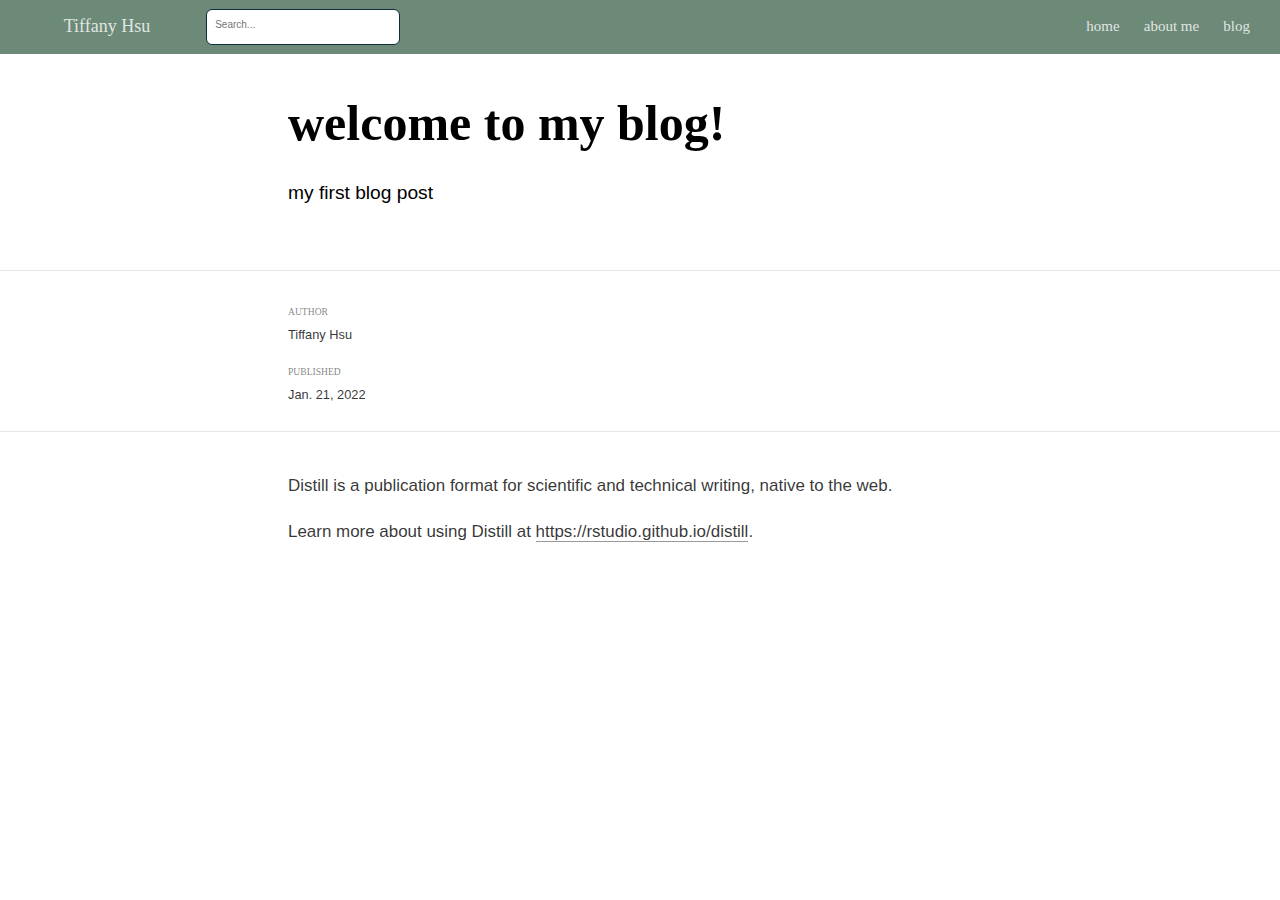
==== commit 3f5987ad: "added summary on landing page, added interests and experience on "about me"" ====
--- a/docs/posts/2022-01-22-welcome/index.html
+++ b/docs/posts/2022-01-22-welcome/index.html
@@ -2388,9 +2388,9 @@
 <input id="distill-search" class="nav-search hidden" type="text" placeholder="Search..."/>
 </div>
 <div class="nav-right">
-<a href="../../index.html">Home</a>
-<a href="../../about.html">About</a>
-<a href="../../blog.html">Blog</a>
+<a href="../../index.html">home</a>
+<a href="../../about.html">about me</a>
+<a href="../../blog.html">blog</a>
 <a href="javascript:void(0);" class="nav-toggle">&#9776;</a>
 </div>
 </nav>
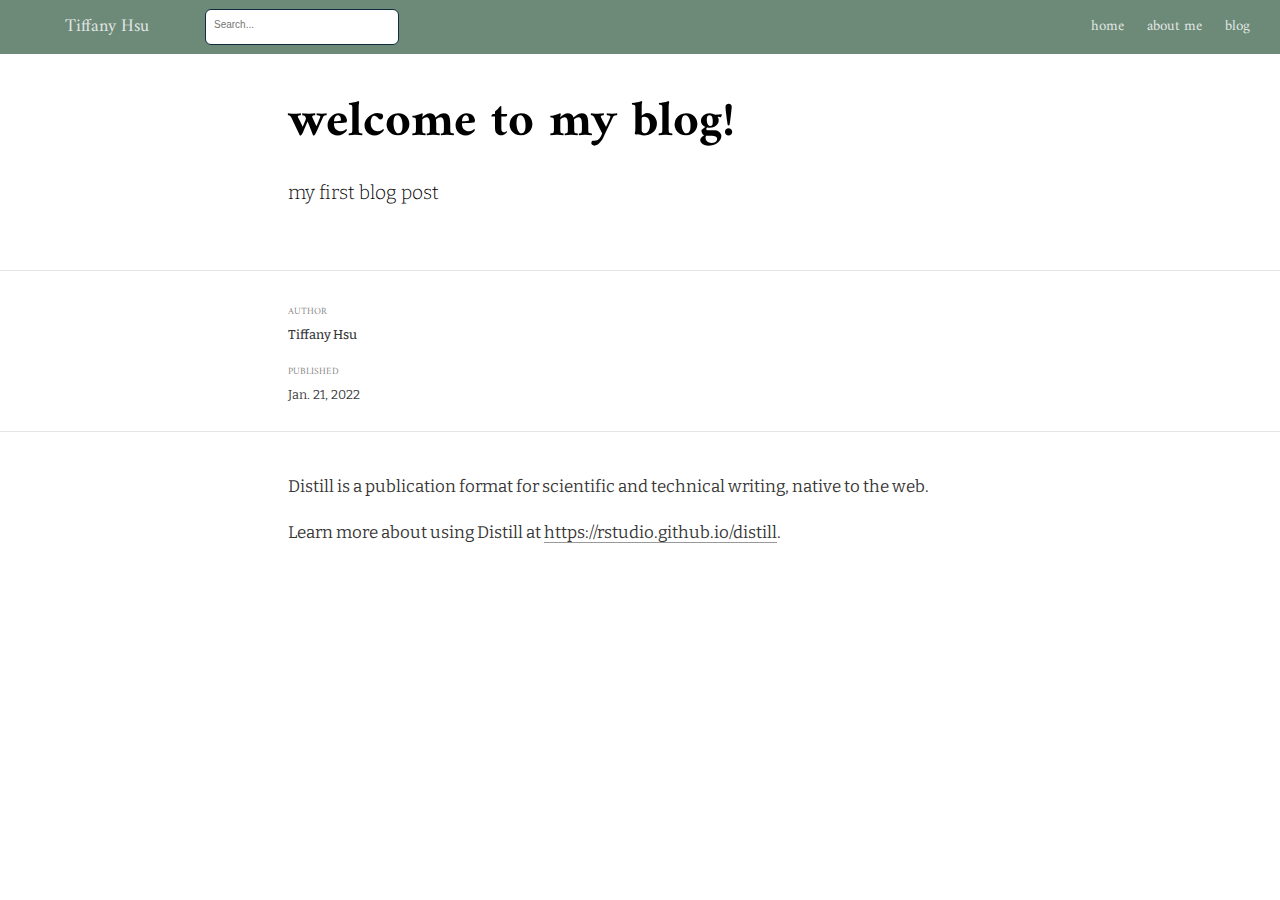
==== commit b8075708: "removed old profile picture, updated font" ====
--- a/docs/posts/2022-01-22-welcome/index.html
+++ b/docs/posts/2022-01-22-welcome/index.html
@@ -2134,7 +2134,9 @@
 
 /* Optional: embed custom fonts here with `@import`          */
 /* This must remain at the top of this file.                 */
-
+@import url('https://fonts.googleapis.com/css2?family=Amiri');
+@import url('https://fonts.googleapis.com/css2?family=Bitter');
+@import url('https://fonts.googleapis.com/css2?family=DM+Mono');
 
 
 html {
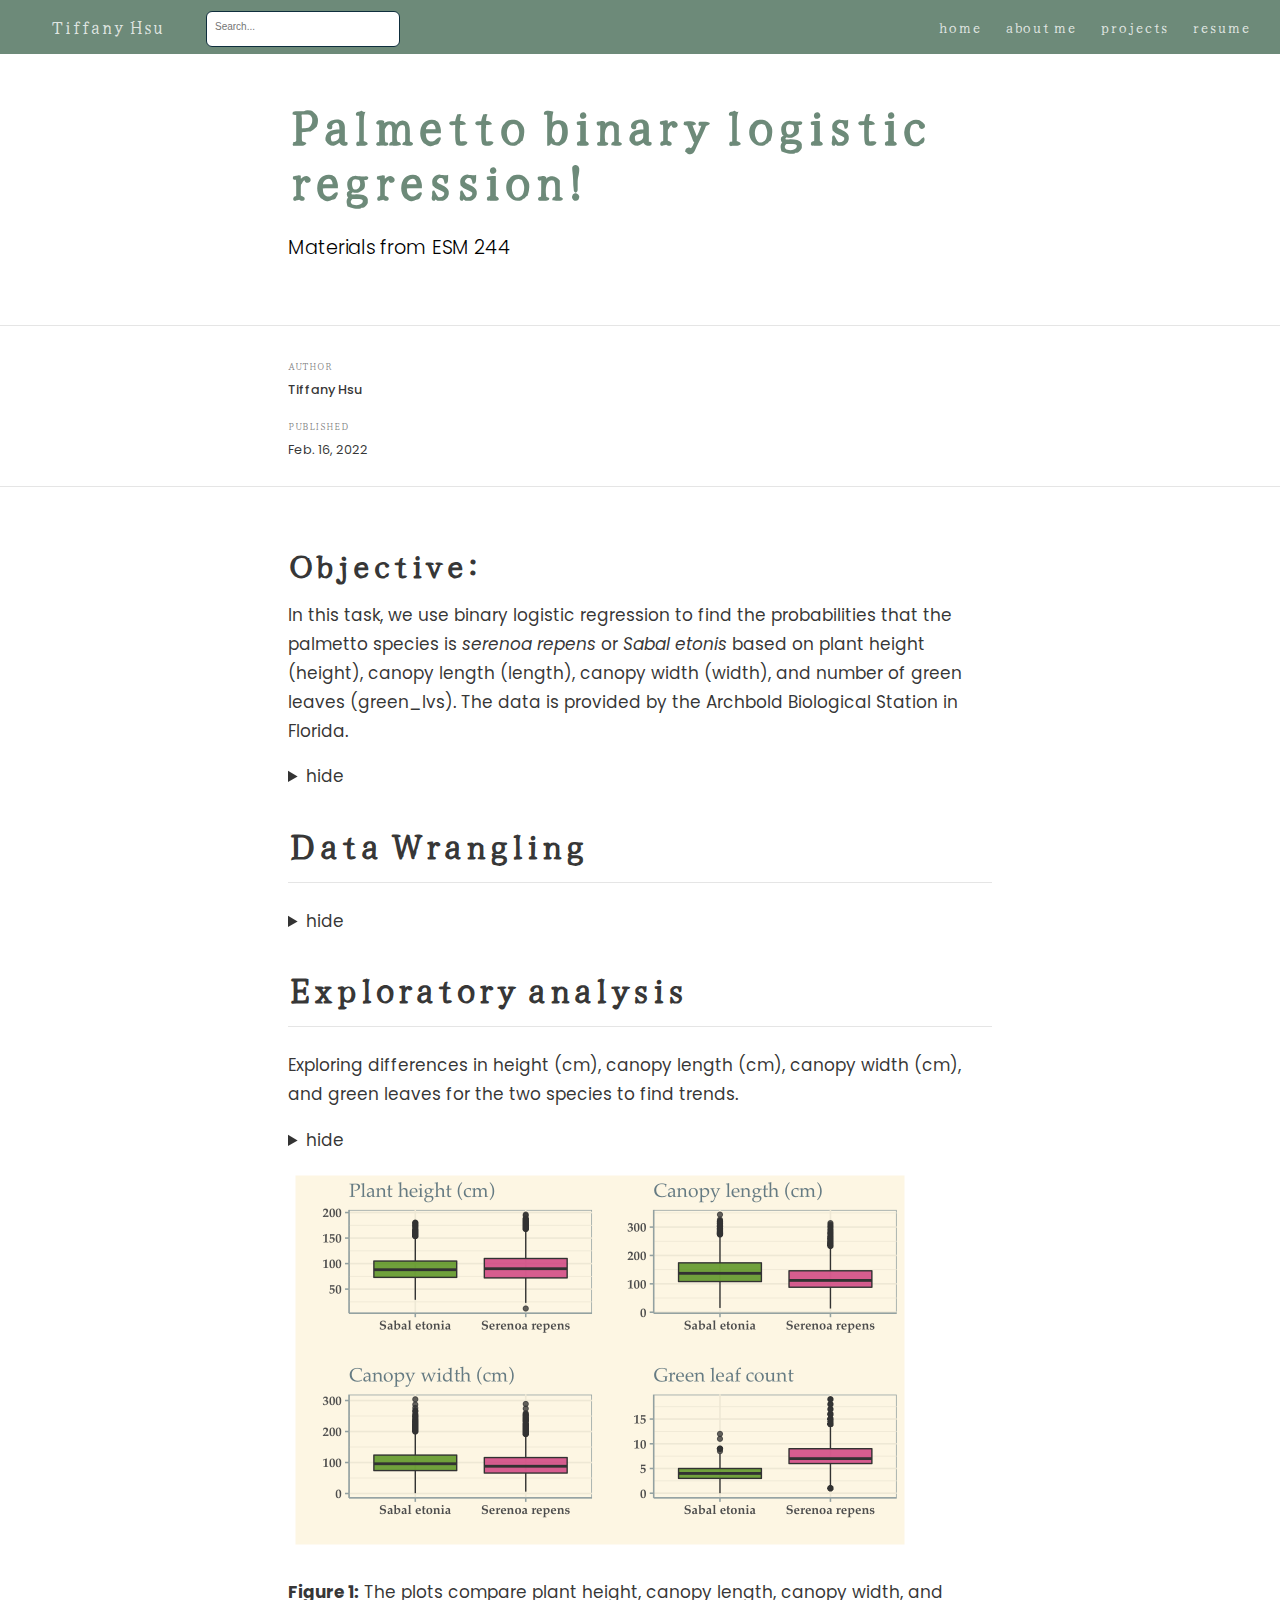
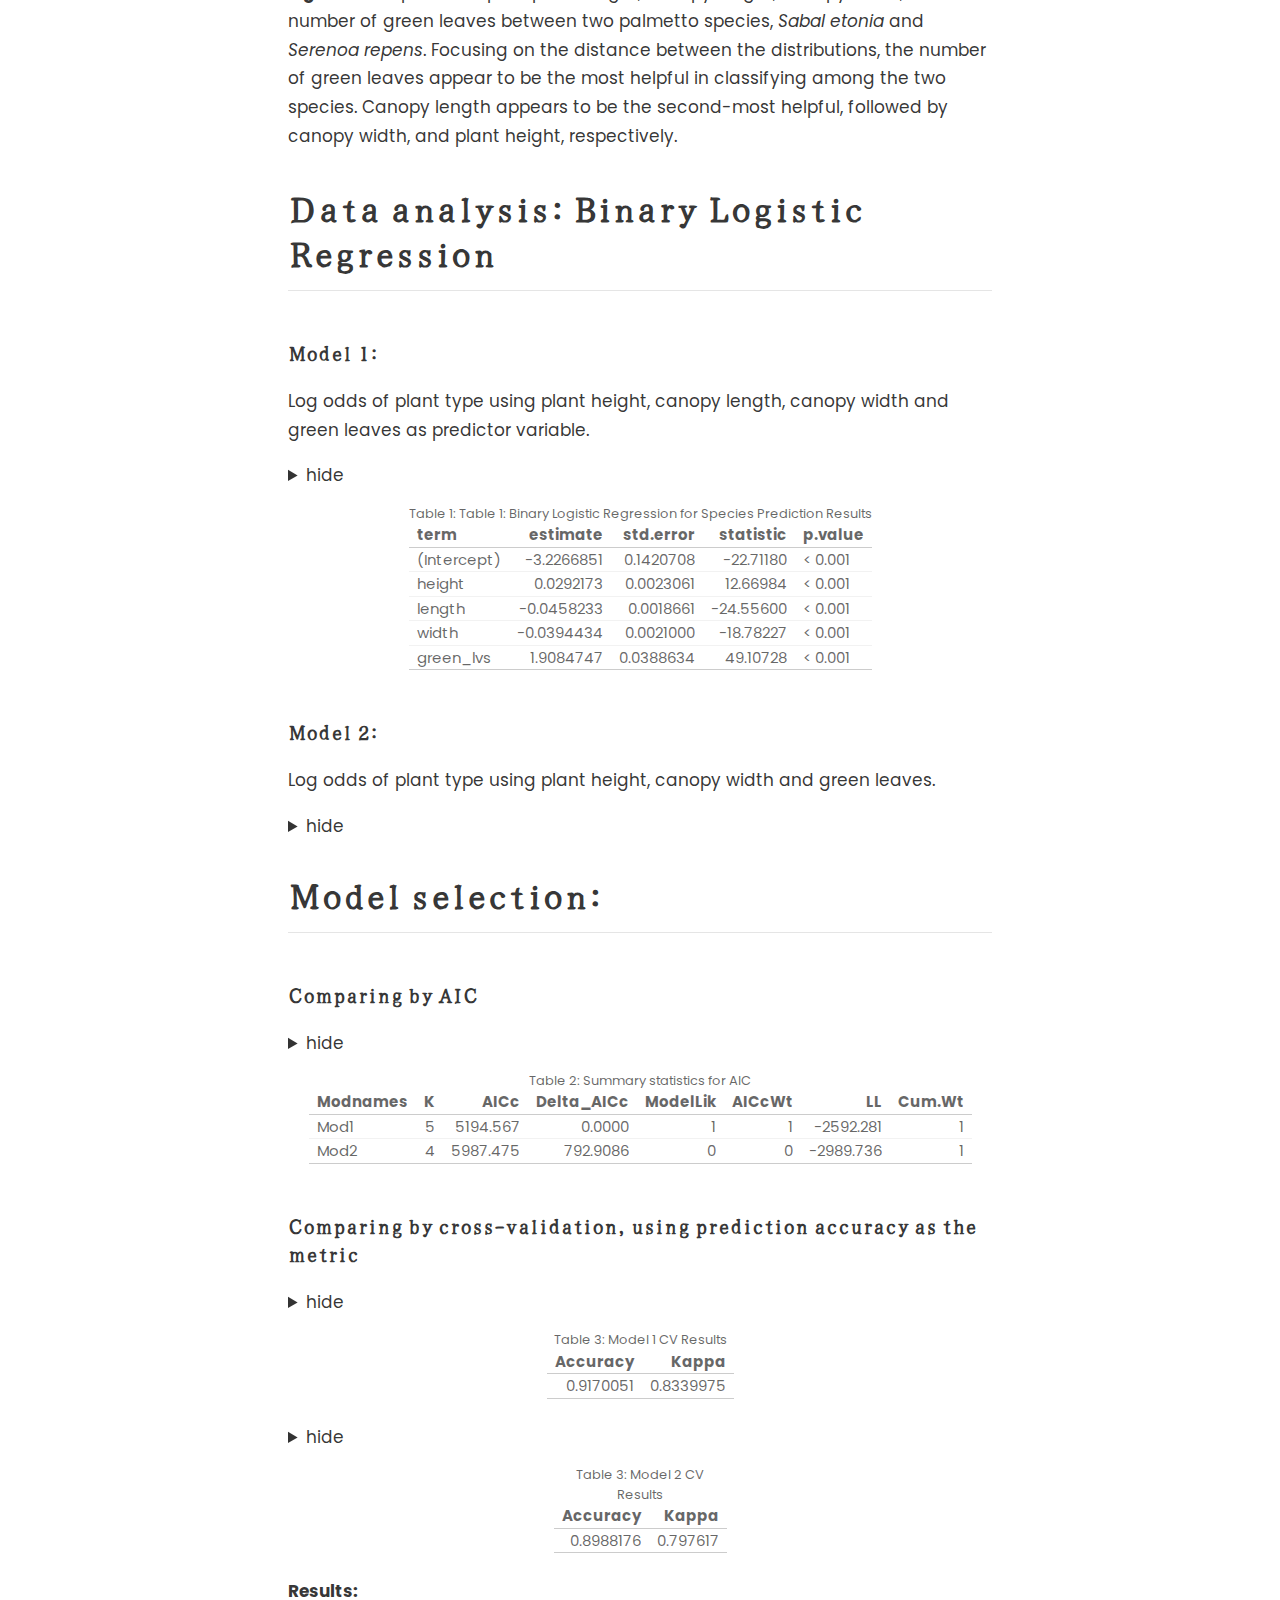
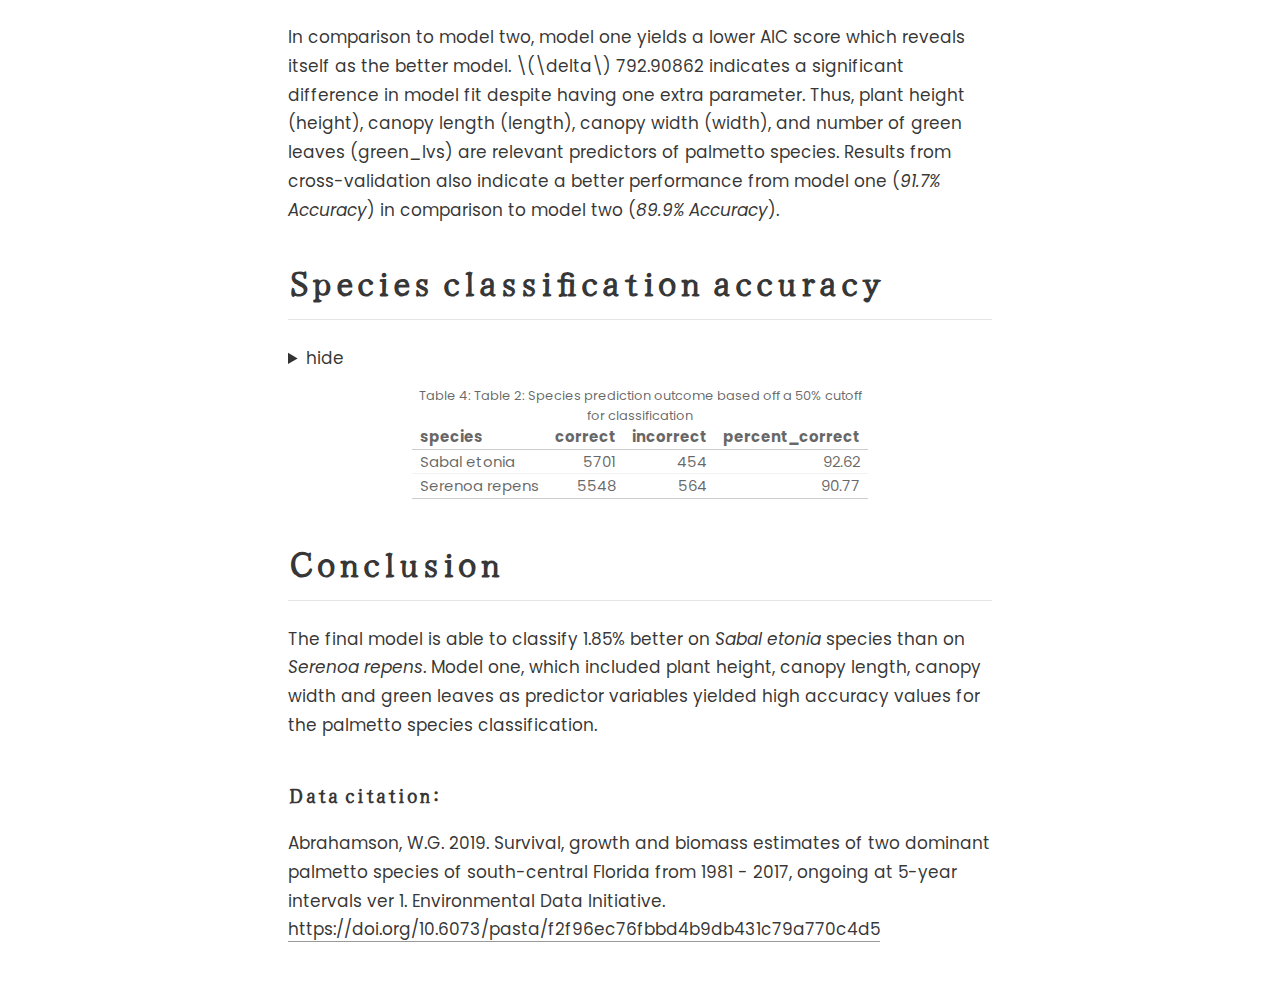
==== commit 27110826: "add 2 projects and resume, changed font style" ====
--- a/docs/posts/2022-01-22-welcome/index.html
+++ b/docs/posts/2022-01-22-welcome/index.html
@@ -87,38 +87,38 @@
 
 
   <!--radix_placeholder_meta_tags-->
-<title>Tiffany Hsu: welcome to my blog!</title>
-
-<meta property="description" itemprop="description" content="my first blog post"/>
+<title>Tiffany Hsu: Palmetto binary logistic regression!</title>
+
+<meta property="description" itemprop="description" content="Materials from ESM 244"/>
 
 
 <!--  https://schema.org/Article -->
-<meta property="article:published" itemprop="datePublished" content="2022-01-21"/>
-<meta property="article:created" itemprop="dateCreated" content="2022-01-21"/>
+<meta property="article:published" itemprop="datePublished" content="2022-02-16"/>
+<meta property="article:created" itemprop="dateCreated" content="2022-02-16"/>
 <meta name="article:author" content="Tiffany Hsu"/>
 
 <!--  https://developers.facebook.com/docs/sharing/webmasters#markup -->
-<meta property="og:title" content="Tiffany Hsu: welcome to my blog!"/>
+<meta property="og:title" content="Tiffany Hsu: Palmetto binary logistic regression!"/>
 <meta property="og:type" content="article"/>
-<meta property="og:description" content="my first blog post"/>
+<meta property="og:description" content="Materials from ESM 244"/>
 <meta property="og:locale" content="en_US"/>
 <meta property="og:site_name" content="Tiffany Hsu"/>
 
 <!--  https://dev.twitter.com/cards/types/summary -->
 <meta property="twitter:card" content="summary"/>
-<meta property="twitter:title" content="Tiffany Hsu: welcome to my blog!"/>
-<meta property="twitter:description" content="my first blog post"/>
+<meta property="twitter:title" content="Tiffany Hsu: Palmetto binary logistic regression!"/>
+<meta property="twitter:description" content="Materials from ESM 244"/>
 
 <!--/radix_placeholder_meta_tags-->
   <!--radix_placeholder_rmarkdown_metadata-->
 
 <script type="text/json" id="radix-rmarkdown-metadata">
-{"type":"list","attributes":{"names":{"type":"character","attributes":{},"value":["title","description","author","date","output"]}},"value":[{"type":"character","attributes":{},"value":["welcome to my blog!"]},{"type":"character","attributes":{},"value":["my first blog post"]},{"type":"list","attributes":{},"value":[{"type":"list","attributes":{"names":{"type":"character","attributes":{},"value":["name"]}},"value":[{"type":"character","attributes":{},"value":["Tiffany Hsu"]}]}]},{"type":"character","attributes":{},"value":["2022-01-21"]},{"type":"list","attributes":{"names":{"type":"character","attributes":{},"value":["distill::distill_article"]}},"value":[{"type":"list","attributes":{"names":{"type":"character","attributes":{},"value":["self_contained"]}},"value":[{"type":"logical","attributes":{},"value":[false]}]}]}]}
+{"type":"list","attributes":{"names":{"type":"character","attributes":{},"value":["title","description","author","date","output"]}},"value":[{"type":"character","attributes":{},"value":["Palmetto binary logistic regression!"]},{"type":"character","attributes":{},"value":["Materials from ESM 244"]},{"type":"list","attributes":{},"value":[{"type":"list","attributes":{"names":{"type":"character","attributes":{},"value":["name"]}},"value":[{"type":"character","attributes":{},"value":["Tiffany Hsu"]}]}]},{"type":"character","attributes":{},"value":["2022-02-16"]},{"type":"list","attributes":{"names":{"type":"character","attributes":{},"value":["distill::distill_article"]}},"value":[{"type":"list","attributes":{"names":{"type":"character","attributes":{},"value":["self_contained","code_folding"]}},"value":[{"type":"logical","attributes":{},"value":[false]},{"type":"character","attributes":{},"value":["hide"]}]}]}]}
 </script>
 <!--/radix_placeholder_rmarkdown_metadata-->
   
   <script type="text/json" id="radix-resource-manifest">
-  {"type":"NULL"}
+  {"type":"character","attributes":{},"value":["welcome_files/anchor-4.2.2/anchor.min.js","welcome_files/bowser-1.9.3/bowser.min.js","welcome_files/distill-2.2.21/template.v2.js","welcome_files/figure-html5/unnamed-chunk-2-1.png","welcome_files/figure-html5/unnamed-chunk-4-1.png","welcome_files/figure-html5/unnamed-chunk-7-1.png","welcome_files/header-attrs-2.11/header-attrs.js","welcome_files/jquery-3.6.0/jquery-3.6.0.js","welcome_files/jquery-3.6.0/jquery-3.6.0.min.js","welcome_files/jquery-3.6.0/jquery-3.6.0.min.map","welcome_files/kePrint-0.0.1/kePrint.js","welcome_files/lightable-0.0.1/lightable.css","welcome_files/popper-2.6.0/popper.min.js","welcome_files/tippy-6.2.7/tippy-bundle.umd.min.js","welcome_files/tippy-6.2.7/tippy-light-border.css","welcome_files/tippy-6.2.7/tippy.css","welcome_files/tippy-6.2.7/tippy.umd.min.js","welcome_files/webcomponents-2.0.0/webcomponents.js"]}
   </script>
   <!--radix_placeholder_navigation_in_header-->
 <meta name="distill:offset" content="../.."/>
@@ -2137,6 +2137,8 @@
 @import url('https://fonts.googleapis.com/css2?family=Amiri');
 @import url('https://fonts.googleapis.com/css2?family=Bitter');
 @import url('https://fonts.googleapis.com/css2?family=DM+Mono');
+@import url('https://fonts.googleapis.com/css2?family=Yuji+Syuku&display=swap');
+@import url('https://fonts.googleapis.com/css2?family=Poppins:wght@300&display=swap');
 
 
 html {
@@ -2147,16 +2149,16 @@
   --aside-size:      12px;
   --fig-cap-size:    13px;
   /*-- Main font colors --*/
-  --title-color:     #000000;
+  --title-color:     #6d8a79;
   --header-color:    rgba(0, 0, 0, 0.8);
   --body-color:      rgba(0, 0, 0, 0.8);
   --aside-color:     rgba(0, 0, 0, 0.6);
   --fig-cap-color:   rgba(0, 0, 0, 0.6);
   /*-- Specify custom fonts ~~~ must be imported above   --*/
-  --heading-font:    "Amiri", serif;
+  --heading-font:    'Yuji Syuku', serif;
   --mono-font:       "DM Mono", monospace;
-  --body-font:       "Bitter", sans-serif;
-  --navbar-font:     "Amiri", serif;
+  --body-font:       'Poppins', sans-serif;
+  --navbar-font:     'Yuji Syuku', serif;
 }
 
 /*-- ARTICLE METADATA --*/
@@ -2358,6 +2360,8 @@
 }</style>
 <!--/radix_placeholder_distill-->
   <script src="../../site_libs/header-attrs-2.11/header-attrs.js"></script>
+  <script src="../../site_libs/kePrint-0.0.1/kePrint.js"></script>
+  <link href="../../site_libs/lightable-0.0.1/lightable.css" rel="stylesheet" />
   <script src="../../site_libs/jquery-3.6.0/jquery-3.6.0.min.js"></script>
   <script src="../../site_libs/popper-2.6.0/popper.min.js"></script>
   <link href="../../site_libs/tippy-6.2.7/tippy.css" rel="stylesheet" />
@@ -2378,7 +2382,7 @@
 <!--radix_placeholder_front_matter-->
 
 <script id="distill-front-matter" type="text/json">
-{"title":"welcome to my blog!","description":"my first blog post","authors":[{"author":"Tiffany Hsu","authorURL":"#","affiliation":"&nbsp;","affiliationURL":"#","orcidID":""}],"publishedDate":"2022-01-21T00:00:00.000-08:00","citationText":"Hsu, 2022"}
+{"title":"Palmetto binary logistic regression!","description":"Materials from ESM 244","authors":[{"author":"Tiffany Hsu","authorURL":"#","affiliation":"&nbsp;","affiliationURL":"#","orcidID":""}],"publishedDate":"2022-02-16T00:00:00.000-08:00","citationText":"Hsu, 2022"}
 </script>
 
 <!--/radix_placeholder_front_matter-->
@@ -2392,7 +2396,8 @@
 <div class="nav-right">
 <a href="../../index.html">home</a>
 <a href="../../about.html">about me</a>
-<a href="../../blog.html">blog</a>
+<a href="../../projects.html">projects</a>
+<a href="../../resume.html">resume</a>
 <a href="javascript:void(0);" class="nav-toggle">&#9776;</a>
 </div>
 </nav>
@@ -2402,21 +2407,584 @@
 <!--/radix_placeholder_site_before_body-->
 
 <div class="d-title">
-<h1>welcome to my blog!</h1>
+<h1>Palmetto binary logistic regression!</h1>
 <!--radix_placeholder_categories-->
 <!--/radix_placeholder_categories-->
-<p><p>my first blog post</p></p>
+<p><p>Materials from ESM 244</p></p>
 </div>
 
 <div class="d-byline">
   Tiffany Hsu  
   
-<br/>2022-01-21
+<br/>2022-02-16
 </div>
 
 <div class="d-article">
-<p>Distill is a publication format for scientific and technical writing, native to the web.</p>
-<p>Learn more about using Distill at <a href="https://rstudio.github.io/distill" class="uri">https://rstudio.github.io/distill</a>.</p>
+<h1 id="objective">Objective:</h1>
+<p>In this task, we use binary logistic regression to find the probabilities that the palmetto species is <em>serenoa repens</em> or <em>Sabal etonis</em> based on plant height (height), canopy length (length), canopy width (width), and number of green leaves (green_lvs). The data is provided by the Archbold Biological Station in Florida.</p>
+<div class="layout-chunk" data-layout="l-body">
+<details>
+<summary>
+hide
+</summary>
+<div class="sourceCode">
+<pre class="sourceCode r"><code class="sourceCode r"><span class='fu'>knitr</span><span class='fu'>::</span><span class='va'><a href='https://rdrr.io/pkg/knitr/man/opts_chunk.html'>opts_chunk</a></span><span class='op'>$</span><span class='fu'>set</span><span class='op'>(</span>echo <span class='op'>=</span> <span class='cn'>TRUE</span>, message <span class='op'>=</span> <span class='cn'>FALSE</span>, warning <span class='op'>=</span> <span class='cn'>FALSE</span><span class='op'>)</span>
+<span class='kw'><a href='https://rdrr.io/r/base/library.html'>library</a></span><span class='op'>(</span><span class='va'><a href='https://tidyverse.tidyverse.org'>tidyverse</a></span><span class='op'>)</span>
+<span class='kw'><a href='https://rdrr.io/r/base/library.html'>library</a></span><span class='op'>(</span><span class='va'><a href='https://here.r-lib.org/'>here</a></span><span class='op'>)</span>
+<span class='kw'><a href='https://rdrr.io/r/base/library.html'>library</a></span><span class='op'>(</span><span class='va'><a href='https://broom.tidymodels.org/'>broom</a></span><span class='op'>)</span>
+<span class='kw'><a href='https://rdrr.io/r/base/library.html'>library</a></span><span class='op'>(</span><span class='va'><a href='https://github.com/topepo/caret/'>caret</a></span><span class='op'>)</span>
+<span class='kw'><a href='https://rdrr.io/r/base/library.html'>library</a></span><span class='op'>(</span><span class='va'>AICcmodavg</span><span class='op'>)</span>
+<span class='kw'><a href='https://rdrr.io/r/base/library.html'>library</a></span><span class='op'>(</span><span class='va'><a href='http://haozhu233.github.io/kableExtra/'>kableExtra</a></span><span class='op'>)</span>
+<span class='kw'><a href='https://rdrr.io/r/base/library.html'>library</a></span><span class='op'>(</span><span class='va'><a href='https://patchwork.data-imaginist.com'>patchwork</a></span><span class='op'>)</span>
+<span class='kw'><a href='https://rdrr.io/r/base/library.html'>library</a></span><span class='op'>(</span><span class='va'><a href='https://github.com/jrnold/ggthemes'>ggthemes</a></span><span class='op'>)</span>
+</code></pre>
+</div>
+</details>
+</div>
+<h2 id="data-wrangling">Data Wrangling</h2>
+<div class="layout-chunk" data-layout="l-body">
+<details>
+<summary>
+hide
+</summary>
+<div class="sourceCode">
+<pre class="sourceCode r"><code class="sourceCode r"><span class='co'>#load data</span>
+<span class='va'>palmetto</span> <span class='op'>&lt;-</span> <span class='fu'><a href='https://readr.tidyverse.org/reference/read_delim.html'>read_csv</a></span><span class='op'>(</span><span class='fu'><a href='https://here.r-lib.org//reference/here.html'>here</a></span><span class='op'>(</span><span class='st'>"data"</span>, <span class='st'>"palmetto.csv"</span><span class='op'>)</span><span class='op'>)</span> 
+
+<span class='va'>palmetto_subset</span> <span class='op'>&lt;-</span> <span class='va'>palmetto</span> <span class='op'><a href='https://magrittr.tidyverse.org/reference/pipe.html'>%&gt;%</a></span> 
+  <span class='fu'><a href='https://dplyr.tidyverse.org/reference/select.html'>select</a></span><span class='op'>(</span><span class='va'>species</span>, <span class='va'>height</span>, <span class='va'>length</span>, <span class='va'>width</span>, <span class='va'>green_lvs</span><span class='op'>)</span> <span class='op'><a href='https://magrittr.tidyverse.org/reference/pipe.html'>%&gt;%</a></span> 
+  <span class='fu'><a href='https://dplyr.tidyverse.org/reference/mutate.html'>mutate</a></span><span class='op'>(</span>species <span class='op'>=</span> <span class='fu'><a href='https://dplyr.tidyverse.org/reference/case_when.html'>case_when</a></span><span class='op'>(</span>
+    <span class='va'>species</span> <span class='op'>==</span> <span class='fl'>1</span> <span class='op'>~</span> <span class='st'>"Serenoa repens"</span>,
+    <span class='va'>species</span> <span class='op'>==</span> <span class='fl'>2</span> <span class='op'>~</span> <span class='st'>"Sabal etonia"</span><span class='op'>)</span><span class='op'>)</span> <span class='op'><a href='https://magrittr.tidyverse.org/reference/pipe.html'>%&gt;%</a></span> 
+  <span class='fu'><a href='https://tidyr.tidyverse.org/reference/drop_na.html'>drop_na</a></span><span class='op'>(</span><span class='op'>)</span>
+
+<span class='co'>#convert species to a factor</span>
+<span class='va'>palmetto_subset</span><span class='op'>$</span><span class='va'>species</span> <span class='op'>&lt;-</span> <span class='fu'><a href='https://rdrr.io/r/base/factor.html'>as.factor</a></span><span class='op'>(</span><span class='va'>palmetto_subset</span><span class='op'>$</span><span class='va'>species</span><span class='op'>)</span>
+<span class='co'>#class(palmetto_subset$species </span>
+<span class='co'>#levels(palmetto_subset$species)</span>
+</code></pre>
+</div>
+</details>
+</div>
+<h2 id="exploratory-analysis">Exploratory analysis</h2>
+<p>Exploring differences in height (cm), canopy length (cm), canopy width (cm), and green leaves for the two species to find trends.</p>
+<div class="layout-chunk" data-layout="l-body">
+<details>
+<summary>
+hide
+</summary>
+<div class="sourceCode">
+<pre class="sourceCode r"><code class="sourceCode r"><span class='co'># palmetto_subset &lt;- palmetto %&gt;% </span>
+<span class='co'>#   select(species, height:green_lvs)</span>
+
+<span class='va'>height</span> <span class='op'>&lt;-</span> <span class='va'>palmetto_subset</span> <span class='op'><a href='https://magrittr.tidyverse.org/reference/pipe.html'>%&gt;%</a></span> 
+  <span class='fu'><a href='https://ggplot2.tidyverse.org/reference/ggplot.html'>ggplot</a></span><span class='op'>(</span><span class='fu'><a href='https://ggplot2.tidyverse.org/reference/aes.html'>aes</a></span><span class='op'>(</span>x <span class='op'>=</span> <span class='va'>species</span>, y <span class='op'>=</span> <span class='va'>height</span>, fill <span class='op'>=</span> <span class='va'>species</span><span class='op'>)</span><span class='op'>)</span> <span class='op'>+</span>
+  <span class='fu'><a href='https://ggplot2.tidyverse.org/reference/geom_boxplot.html'>geom_boxplot</a></span><span class='op'>(</span>alpha <span class='op'>=</span> <span class='fl'>0.8</span><span class='op'>)</span> <span class='op'>+</span>
+  <span class='fu'><a href='https://ggplot2.tidyverse.org/reference/scale_manual.html'>scale_fill_manual</a></span><span class='op'>(</span>values <span class='op'>=</span> <span class='fu'><a href='https://rdrr.io/r/base/c.html'>c</a></span><span class='op'>(</span><span class='st'>"chartreuse4"</span>,<span class='st'>"violetred3"</span><span class='op'>)</span><span class='op'>)</span> <span class='op'>+</span>
+  <span class='fu'><a href='https://rdrr.io/pkg/ggthemes/man/theme_solarized.html'>theme_solarized</a></span><span class='op'>(</span><span class='op'>)</span> <span class='op'>+</span> 
+  <span class='fu'><a href='https://ggplot2.tidyverse.org/reference/theme.html'>theme</a></span><span class='op'>(</span>text <span class='op'>=</span> <span class='fu'><a href='https://ggplot2.tidyverse.org/reference/element.html'>element_text</a></span><span class='op'>(</span>family <span class='op'>=</span> <span class='st'>"Palatino"</span><span class='op'>)</span>,
+         axis.text <span class='op'>=</span> <span class='fu'><a href='https://ggplot2.tidyverse.org/reference/element.html'>element_text</a></span><span class='op'>(</span>face <span class='op'>=</span> <span class='st'>"bold"</span><span class='op'>)</span>,
+         axis.title <span class='op'>=</span> <span class='fu'><a href='https://ggplot2.tidyverse.org/reference/element.html'>element_text</a></span><span class='op'>(</span>face <span class='op'>=</span> <span class='st'>"bold"</span><span class='op'>)</span>,
+         legend.position <span class='op'>=</span> <span class='st'>"none"</span><span class='op'>)</span> <span class='op'>+</span> 
+  <span class='fu'><a href='https://ggplot2.tidyverse.org/reference/labs.html'>labs</a></span><span class='op'>(</span>x <span class='op'>=</span> <span class='st'>""</span>,
+       y <span class='op'>=</span> <span class='st'>""</span>,
+       title <span class='op'>=</span> <span class='st'>"Plant height (cm)"</span><span class='op'>)</span>
+
+<span class='va'>length</span> <span class='op'>&lt;-</span> <span class='va'>palmetto_subset</span> <span class='op'><a href='https://magrittr.tidyverse.org/reference/pipe.html'>%&gt;%</a></span> 
+  <span class='fu'><a href='https://ggplot2.tidyverse.org/reference/ggplot.html'>ggplot</a></span><span class='op'>(</span><span class='fu'><a href='https://ggplot2.tidyverse.org/reference/aes.html'>aes</a></span><span class='op'>(</span>x <span class='op'>=</span> <span class='va'>species</span>, y <span class='op'>=</span> <span class='va'>length</span>, fill <span class='op'>=</span> <span class='va'>species</span><span class='op'>)</span><span class='op'>)</span> <span class='op'>+</span>
+  <span class='fu'><a href='https://ggplot2.tidyverse.org/reference/geom_boxplot.html'>geom_boxplot</a></span><span class='op'>(</span>alpha <span class='op'>=</span> <span class='fl'>0.8</span><span class='op'>)</span> <span class='op'>+</span>
+  <span class='fu'><a href='https://ggplot2.tidyverse.org/reference/scale_manual.html'>scale_fill_manual</a></span><span class='op'>(</span>values <span class='op'>=</span> <span class='fu'><a href='https://rdrr.io/r/base/c.html'>c</a></span><span class='op'>(</span><span class='st'>"chartreuse4"</span>,<span class='st'>"violetred3"</span><span class='op'>)</span><span class='op'>)</span> <span class='op'>+</span>
+  <span class='fu'><a href='https://rdrr.io/pkg/ggthemes/man/theme_solarized.html'>theme_solarized</a></span><span class='op'>(</span><span class='op'>)</span> <span class='op'>+</span> 
+  <span class='fu'><a href='https://ggplot2.tidyverse.org/reference/theme.html'>theme</a></span><span class='op'>(</span>text <span class='op'>=</span> <span class='fu'><a href='https://ggplot2.tidyverse.org/reference/element.html'>element_text</a></span><span class='op'>(</span>family <span class='op'>=</span> <span class='st'>"Palatino"</span><span class='op'>)</span>,
+         axis.text <span class='op'>=</span> <span class='fu'><a href='https://ggplot2.tidyverse.org/reference/element.html'>element_text</a></span><span class='op'>(</span>face <span class='op'>=</span> <span class='st'>"bold"</span><span class='op'>)</span>,
+         axis.title <span class='op'>=</span> <span class='fu'><a href='https://ggplot2.tidyverse.org/reference/element.html'>element_text</a></span><span class='op'>(</span>face <span class='op'>=</span> <span class='st'>"bold"</span><span class='op'>)</span>,
+         legend.position <span class='op'>=</span> <span class='st'>"none"</span><span class='op'>)</span> <span class='op'>+</span> 
+  <span class='fu'><a href='https://ggplot2.tidyverse.org/reference/labs.html'>labs</a></span><span class='op'>(</span>x <span class='op'>=</span> <span class='st'>""</span>,
+       y <span class='op'>=</span> <span class='st'>""</span>,
+       title <span class='op'>=</span> <span class='st'>"Canopy length (cm)"</span><span class='op'>)</span>
+
+
+<span class='va'>width</span> <span class='op'>&lt;-</span> <span class='va'>palmetto_subset</span> <span class='op'><a href='https://magrittr.tidyverse.org/reference/pipe.html'>%&gt;%</a></span> 
+  <span class='fu'><a href='https://ggplot2.tidyverse.org/reference/ggplot.html'>ggplot</a></span><span class='op'>(</span><span class='fu'><a href='https://ggplot2.tidyverse.org/reference/aes.html'>aes</a></span><span class='op'>(</span>x <span class='op'>=</span> <span class='va'>species</span>, y <span class='op'>=</span> <span class='va'>width</span>, fill <span class='op'>=</span> <span class='va'>species</span><span class='op'>)</span><span class='op'>)</span> <span class='op'>+</span>
+  <span class='fu'><a href='https://ggplot2.tidyverse.org/reference/geom_boxplot.html'>geom_boxplot</a></span><span class='op'>(</span>alpha <span class='op'>=</span> <span class='fl'>0.8</span><span class='op'>)</span> <span class='op'>+</span>
+  <span class='fu'><a href='https://ggplot2.tidyverse.org/reference/scale_manual.html'>scale_fill_manual</a></span><span class='op'>(</span>values <span class='op'>=</span> <span class='fu'><a href='https://rdrr.io/r/base/c.html'>c</a></span><span class='op'>(</span><span class='st'>"chartreuse4"</span>,<span class='st'>"violetred3"</span><span class='op'>)</span><span class='op'>)</span> <span class='op'>+</span>
+  <span class='fu'><a href='https://rdrr.io/pkg/ggthemes/man/theme_solarized.html'>theme_solarized</a></span><span class='op'>(</span><span class='op'>)</span> <span class='op'>+</span> 
+  <span class='fu'><a href='https://ggplot2.tidyverse.org/reference/theme.html'>theme</a></span><span class='op'>(</span>text <span class='op'>=</span> <span class='fu'><a href='https://ggplot2.tidyverse.org/reference/element.html'>element_text</a></span><span class='op'>(</span>family <span class='op'>=</span> <span class='st'>"Palatino"</span><span class='op'>)</span>,
+         axis.text <span class='op'>=</span> <span class='fu'><a href='https://ggplot2.tidyverse.org/reference/element.html'>element_text</a></span><span class='op'>(</span>face <span class='op'>=</span> <span class='st'>"bold"</span><span class='op'>)</span>,
+         axis.title <span class='op'>=</span> <span class='fu'><a href='https://ggplot2.tidyverse.org/reference/element.html'>element_text</a></span><span class='op'>(</span>face <span class='op'>=</span> <span class='st'>"bold"</span><span class='op'>)</span>,
+         legend.position <span class='op'>=</span> <span class='st'>"none"</span><span class='op'>)</span> <span class='op'>+</span> 
+  <span class='fu'><a href='https://ggplot2.tidyverse.org/reference/labs.html'>labs</a></span><span class='op'>(</span>x <span class='op'>=</span> <span class='st'>""</span>,
+       y <span class='op'>=</span> <span class='st'>""</span>,
+       title <span class='op'>=</span> <span class='st'>"Canopy width (cm)"</span><span class='op'>)</span>
+
+
+<span class='va'>green_leaves</span> <span class='op'>&lt;-</span> <span class='va'>palmetto_subset</span> <span class='op'><a href='https://magrittr.tidyverse.org/reference/pipe.html'>%&gt;%</a></span> 
+  <span class='fu'><a href='https://ggplot2.tidyverse.org/reference/ggplot.html'>ggplot</a></span><span class='op'>(</span><span class='fu'><a href='https://ggplot2.tidyverse.org/reference/aes.html'>aes</a></span><span class='op'>(</span>x <span class='op'>=</span> <span class='va'>species</span>, y <span class='op'>=</span> <span class='va'>green_lvs</span>, fill <span class='op'>=</span> <span class='va'>species</span><span class='op'>)</span><span class='op'>)</span> <span class='op'>+</span>
+  <span class='fu'><a href='https://ggplot2.tidyverse.org/reference/geom_boxplot.html'>geom_boxplot</a></span><span class='op'>(</span>alpha <span class='op'>=</span> <span class='fl'>0.8</span><span class='op'>)</span> <span class='op'>+</span>
+  <span class='fu'><a href='https://ggplot2.tidyverse.org/reference/scale_manual.html'>scale_fill_manual</a></span><span class='op'>(</span>values <span class='op'>=</span> <span class='fu'><a href='https://rdrr.io/r/base/c.html'>c</a></span><span class='op'>(</span><span class='st'>"chartreuse4"</span>,<span class='st'>"violetred3"</span><span class='op'>)</span><span class='op'>)</span> <span class='op'>+</span>
+  <span class='fu'><a href='https://rdrr.io/pkg/ggthemes/man/theme_solarized.html'>theme_solarized</a></span><span class='op'>(</span><span class='op'>)</span> <span class='op'>+</span> 
+  <span class='fu'><a href='https://ggplot2.tidyverse.org/reference/theme.html'>theme</a></span><span class='op'>(</span>text <span class='op'>=</span> <span class='fu'><a href='https://ggplot2.tidyverse.org/reference/element.html'>element_text</a></span><span class='op'>(</span>family <span class='op'>=</span> <span class='st'>"Palatino"</span><span class='op'>)</span>,
+         axis.text <span class='op'>=</span> <span class='fu'><a href='https://ggplot2.tidyverse.org/reference/element.html'>element_text</a></span><span class='op'>(</span>face <span class='op'>=</span> <span class='st'>"bold"</span><span class='op'>)</span>,
+         axis.title <span class='op'>=</span> <span class='fu'><a href='https://ggplot2.tidyverse.org/reference/element.html'>element_text</a></span><span class='op'>(</span>face <span class='op'>=</span> <span class='st'>"bold"</span><span class='op'>)</span>,
+         legend.position <span class='op'>=</span> <span class='st'>"none"</span><span class='op'>)</span> <span class='op'>+</span> 
+  <span class='fu'><a href='https://ggplot2.tidyverse.org/reference/labs.html'>labs</a></span><span class='op'>(</span>x <span class='op'>=</span> <span class='st'>""</span>,
+       y <span class='op'>=</span> <span class='st'>""</span>,
+       title <span class='op'>=</span> <span class='st'>"Green leaf count"</span><span class='op'>)</span>
+
+<span class='va'>height</span> <span class='op'>+</span> <span class='va'>length</span> <span class='op'>+</span> <span class='va'>width</span> <span class='op'>+</span> <span class='va'>green_leaves</span> <span class='co'># use patchwork to display as one plot</span>
+</code></pre>
+</div>
+</details>
+<p><img src="welcome_files/figure-html5/unnamed-chunk-2-1.png" width="624" /></p>
+</div>
+<p><strong>Figure 1:</strong> The plots compare plant height, canopy length, canopy width, and number of green leaves between two palmetto species, <em>Sabal etonia</em> and <em>Serenoa repens</em>. Focusing on the distance between the distributions, the number of green leaves appear to be the most helpful in classifying among the two species. Canopy length appears to be the second-most helpful, followed by canopy width, and plant height, respectively.</p>
+<h2 id="data-analysis-binary-logistic-regression">Data analysis: Binary Logistic Regression</h2>
+<h3 id="model-1">Model 1:</h3>
+<p>Log odds of plant type using plant height, canopy length, canopy width and green leaves as predictor variable.</p>
+<div class="layout-chunk" data-layout="l-body">
+<details>
+<summary>
+hide
+</summary>
+<div class="sourceCode">
+<pre class="sourceCode r"><code class="sourceCode r"><span class='va'>f1</span> <span class='op'>&lt;-</span> <span class='va'>species</span> <span class='op'>~</span> <span class='va'>height</span> <span class='op'>+</span> <span class='va'>length</span> <span class='op'>+</span> <span class='va'>width</span> <span class='op'>+</span> <span class='va'>green_lvs</span>
+
+<span class='va'>model1</span> <span class='op'>&lt;-</span> <span class='fu'><a href='https://rdrr.io/r/stats/glm.html'>glm</a></span><span class='op'>(</span>formula <span class='op'>=</span> <span class='va'>f1</span>,
+              data <span class='op'>=</span> <span class='va'>palmetto_subset</span>,
+              family <span class='op'>=</span> <span class='st'>"binomial"</span><span class='op'>)</span>
+
+<span class='co'>### Get a tidy version w/ broom:</span>
+<span class='va'>blr1_tidy</span> <span class='op'>&lt;-</span> <span class='fu'>broom</span><span class='fu'>::</span><span class='fu'><a href='https://generics.r-lib.org/reference/tidy.html'>tidy</a></span><span class='op'>(</span><span class='va'>model1</span><span class='op'>)</span> <span class='op'><a href='https://magrittr.tidyverse.org/reference/pipe.html'>%&gt;%</a></span> 
+  <span class='fu'><a href='https://dplyr.tidyverse.org/reference/mutate.html'>mutate</a></span><span class='op'>(</span>p.value <span class='op'>=</span> <span class='fu'><a href='https://dplyr.tidyverse.org/reference/case_when.html'>case_when</a></span><span class='op'>(</span><span class='va'>p.value</span> <span class='op'>&lt;</span> <span class='fl'>0.001</span> <span class='op'>~</span> <span class='st'>"&lt; 0.001"</span><span class='op'>)</span><span class='op'>)</span>
+
+<span class='va'>blr1_tidy</span> <span class='op'><a href='https://magrittr.tidyverse.org/reference/pipe.html'>%&gt;%</a></span> 
+  <span class='fu'><a href='https://rdrr.io/pkg/kableExtra/man/kbl.html'>kbl</a></span><span class='op'>(</span>caption <span class='op'>=</span> <span class='st'>"Table 1: Binary Logistic Regression for Species Prediction Results"</span><span class='op'>)</span> <span class='op'><a href='https://magrittr.tidyverse.org/reference/pipe.html'>%&gt;%</a></span> 
+  <span class='fu'><a href='https://rdrr.io/pkg/kableExtra/man/kable_styling.html'>kable_styling</a></span><span class='op'>(</span>bootstrap_options <span class='op'>=</span> <span class='st'>"hover"</span>, full_width <span class='op'>=</span> <span class='cn'>FALSE</span><span class='op'>)</span>
+</code></pre>
+</div>
+</details>
+<table class="table table-hover" style="width: auto !important; margin-left: auto; margin-right: auto;">
+<caption>
+<span id="tab:unnamed-chunk-3">Table 1: </span>Table 1: Binary Logistic Regression for Species Prediction Results
+</caption>
+<thead>
+<tr>
+<th style="text-align:left;">
+term
+</th>
+<th style="text-align:right;">
+estimate
+</th>
+<th style="text-align:right;">
+std.error
+</th>
+<th style="text-align:right;">
+statistic
+</th>
+<th style="text-align:left;">
+p.value
+</th>
+</tr>
+</thead>
+<tbody>
+<tr>
+<td style="text-align:left;">
+(Intercept)
+</td>
+<td style="text-align:right;">
+-3.2266851
+</td>
+<td style="text-align:right;">
+0.1420708
+</td>
+<td style="text-align:right;">
+-22.71180
+</td>
+<td style="text-align:left;">
+&lt; 0.001
+</td>
+</tr>
+<tr>
+<td style="text-align:left;">
+height
+</td>
+<td style="text-align:right;">
+0.0292173
+</td>
+<td style="text-align:right;">
+0.0023061
+</td>
+<td style="text-align:right;">
+12.66984
+</td>
+<td style="text-align:left;">
+&lt; 0.001
+</td>
+</tr>
+<tr>
+<td style="text-align:left;">
+length
+</td>
+<td style="text-align:right;">
+-0.0458233
+</td>
+<td style="text-align:right;">
+0.0018661
+</td>
+<td style="text-align:right;">
+-24.55600
+</td>
+<td style="text-align:left;">
+&lt; 0.001
+</td>
+</tr>
+<tr>
+<td style="text-align:left;">
+width
+</td>
+<td style="text-align:right;">
+-0.0394434
+</td>
+<td style="text-align:right;">
+0.0021000
+</td>
+<td style="text-align:right;">
+-18.78227
+</td>
+<td style="text-align:left;">
+&lt; 0.001
+</td>
+</tr>
+<tr>
+<td style="text-align:left;">
+green_lvs
+</td>
+<td style="text-align:right;">
+1.9084747
+</td>
+<td style="text-align:right;">
+0.0388634
+</td>
+<td style="text-align:right;">
+49.10728
+</td>
+<td style="text-align:left;">
+&lt; 0.001
+</td>
+</tr>
+</tbody>
+</table>
+</div>
+<h3 id="model-2">Model 2:</h3>
+<p>Log odds of plant type using plant height, canopy width and green leaves.</p>
+<div class="layout-chunk" data-layout="l-body">
+<details>
+<summary>
+hide
+</summary>
+<div class="sourceCode">
+<pre class="sourceCode r"><code class="sourceCode r"><span class='va'>f2</span> <span class='op'>&lt;-</span> <span class='va'>species</span> <span class='op'>~</span> <span class='va'>height</span> <span class='op'>+</span> <span class='va'>width</span> <span class='op'>+</span> <span class='va'>green_lvs</span>
+
+<span class='va'>model2</span> <span class='op'>&lt;-</span> <span class='fu'><a href='https://rdrr.io/r/stats/glm.html'>glm</a></span><span class='op'>(</span>formula <span class='op'>=</span> <span class='va'>f2</span>,
+              data <span class='op'>=</span> <span class='va'>palmetto_subset</span>,
+              family <span class='op'>=</span> <span class='st'>"binomial"</span><span class='op'>)</span>
+
+<span class='va'>blr2_fitted</span> <span class='op'>&lt;-</span> <span class='va'>model2</span> <span class='op'><a href='https://magrittr.tidyverse.org/reference/pipe.html'>%&gt;%</a></span>
+  <span class='fu'>broom</span><span class='fu'>::</span><span class='fu'><a href='https://generics.r-lib.org/reference/augment.html'>augment</a></span><span class='op'>(</span>type.predict <span class='op'>=</span> <span class='st'>"response"</span><span class='op'>)</span>
+
+<span class='va'>blr2_tidy</span> <span class='op'>&lt;-</span> <span class='fu'>broom</span><span class='fu'>::</span><span class='fu'><a href='https://generics.r-lib.org/reference/tidy.html'>tidy</a></span><span class='op'>(</span><span class='va'>model2</span><span class='op'>)</span>
+</code></pre>
+</div>
+</details>
+</div>
+<h2 id="model-selection">Model selection:</h2>
+<h3 id="comparing-by-aic">Comparing by AIC</h3>
+<div class="layout-chunk" data-layout="l-body">
+<details>
+<summary>
+hide
+</summary>
+<div class="sourceCode">
+<pre class="sourceCode r"><code class="sourceCode r"><span class='va'>aic</span> <span class='op'>&lt;-</span> <span class='fu'>AICcmodavg</span><span class='fu'>::</span><span class='fu'><a href='https://rdrr.io/pkg/AICcmodavg/man/aictab.html'>aictab</a></span><span class='op'>(</span><span class='fu'><a href='https://rdrr.io/r/base/list.html'>list</a></span><span class='op'>(</span><span class='va'>model1</span>, <span class='va'>model2</span><span class='op'>)</span><span class='op'>)</span> 
+
+<span class='va'>aic</span> <span class='op'><a href='https://magrittr.tidyverse.org/reference/pipe.html'>%&gt;%</a></span> 
+  <span class='fu'><a href='https://rdrr.io/pkg/knitr/man/kable.html'>kable</a></span><span class='op'>(</span>caption <span class='op'>=</span> <span class='st'>"Summary statistics for AIC"</span><span class='op'>)</span> <span class='op'><a href='https://magrittr.tidyverse.org/reference/pipe.html'>%&gt;%</a></span> 
+  <span class='fu'><a href='https://rdrr.io/pkg/kableExtra/man/kable_styling.html'>kable_styling</a></span><span class='op'>(</span>bootstrap_options <span class='op'>=</span> <span class='st'>"hover"</span>, full_width <span class='op'>=</span> <span class='cn'>FALSE</span><span class='op'>)</span>
+</code></pre>
+</div>
+</details>
+<table class="table table-hover" style="width: auto !important; margin-left: auto; margin-right: auto;">
+<caption>
+<span id="tab:unnamed-chunk-5">Table 2: </span>Summary statistics for AIC
+</caption>
+<thead>
+<tr>
+<th style="text-align:left;">
+Modnames
+</th>
+<th style="text-align:right;">
+K
+</th>
+<th style="text-align:right;">
+AICc
+</th>
+<th style="text-align:right;">
+Delta_AICc
+</th>
+<th style="text-align:right;">
+ModelLik
+</th>
+<th style="text-align:right;">
+AICcWt
+</th>
+<th style="text-align:right;">
+LL
+</th>
+<th style="text-align:right;">
+Cum.Wt
+</th>
+</tr>
+</thead>
+<tbody>
+<tr>
+<td style="text-align:left;">
+Mod1
+</td>
+<td style="text-align:right;">
+5
+</td>
+<td style="text-align:right;">
+5194.567
+</td>
+<td style="text-align:right;">
+0.0000
+</td>
+<td style="text-align:right;">
+1
+</td>
+<td style="text-align:right;">
+1
+</td>
+<td style="text-align:right;">
+-2592.281
+</td>
+<td style="text-align:right;">
+1
+</td>
+</tr>
+<tr>
+<td style="text-align:left;">
+Mod2
+</td>
+<td style="text-align:right;">
+4
+</td>
+<td style="text-align:right;">
+5987.475
+</td>
+<td style="text-align:right;">
+792.9086
+</td>
+<td style="text-align:right;">
+0
+</td>
+<td style="text-align:right;">
+0
+</td>
+<td style="text-align:right;">
+-2989.736
+</td>
+<td style="text-align:right;">
+1
+</td>
+</tr>
+</tbody>
+</table>
+</div>
+<h3 id="comparing-by-cross-validation-using-prediction-accuracy-as-the-metric">Comparing by cross-validation, using prediction accuracy as the metric</h3>
+<div class="layout-chunk" data-layout="l-body">
+<details>
+<summary>
+hide
+</summary>
+<div class="sourceCode">
+<pre class="sourceCode r"><code class="sourceCode r"><span class='fu'><a href='https://rdrr.io/r/base/Random.html'>set.seed</a></span><span class='op'>(</span><span class='fl'>42</span><span class='op'>)</span>
+<span class='co'># tr_ctrl &lt;- trainControl(method = "cv", number = 10)</span>
+<span class='va'>tr_ctrl</span> <span class='op'>&lt;-</span> <span class='fu'><a href='https://rdrr.io/pkg/caret/man/trainControl.html'>trainControl</a></span><span class='op'>(</span>method <span class='op'>=</span> <span class='st'>"repeatedcv"</span>, number <span class='op'>=</span> <span class='fl'>10</span>, repeats <span class='op'>=</span> <span class='fl'>10</span><span class='op'>)</span>
+
+<span class='co'># Train the model</span>
+<span class='va'>model1_cv</span> <span class='op'>&lt;-</span> <span class='fu'><a href='https://rdrr.io/pkg/caret/man/train.html'>train</a></span><span class='op'>(</span><span class='va'>f1</span>, data <span class='op'>=</span> <span class='va'>palmetto_subset</span>,
+               method <span class='op'>=</span> <span class='st'>"glm"</span>, family <span class='op'>=</span> <span class='st'>'binomial'</span>,
+               trControl <span class='op'>=</span> <span class='va'>tr_ctrl</span><span class='op'>)</span>
+
+<span class='co'>#table for model1 cv results</span>
+<span class='va'>model1_cv</span><span class='op'>$</span><span class='va'>results</span><span class='op'>[</span><span class='fl'>2</span><span class='op'>:</span><span class='fl'>3</span><span class='op'>]</span> <span class='op'><a href='https://magrittr.tidyverse.org/reference/pipe.html'>%&gt;%</a></span>
+  <span class='fu'><a href='https://rdrr.io/pkg/kableExtra/man/kbl.html'>kbl</a></span><span class='op'>(</span>caption <span class='op'>=</span> <span class='st'>"Model 1 CV Results"</span>,
+      col.names <span class='op'>=</span> <span class='fu'><a href='https://rdrr.io/r/base/c.html'>c</a></span><span class='op'>(</span><span class='st'>"Accuracy"</span>, <span class='st'>"Kappa"</span><span class='op'>)</span><span class='op'>)</span> <span class='op'><a href='https://magrittr.tidyverse.org/reference/pipe.html'>%&gt;%</a></span> 
+  <span class='fu'><a href='https://rdrr.io/pkg/kableExtra/man/kable_styling.html'>kable_styling</a></span><span class='op'>(</span>bootstrap_options <span class='op'>=</span> <span class='st'>"hover"</span>, full_width <span class='op'>=</span> <span class='cn'>FALSE</span><span class='op'>)</span>
+</code></pre>
+</div>
+</details>
+<table class="table table-hover" style="width: auto !important; margin-left: auto; margin-right: auto;">
+<caption>
+<span id="tab:unnamed-chunk-6">Table 3: </span>Model 1 CV Results
+</caption>
+<thead>
+<tr>
+<th style="text-align:right;">
+Accuracy
+</th>
+<th style="text-align:right;">
+Kappa
+</th>
+</tr>
+</thead>
+<tbody>
+<tr>
+<td style="text-align:right;">
+0.9170051
+</td>
+<td style="text-align:right;">
+0.8339975
+</td>
+</tr>
+</tbody>
+</table>
+<details>
+<summary>
+hide
+</summary>
+<div class="sourceCode">
+<pre class="sourceCode r"><code class="sourceCode r"><span class='va'>model2_cv</span> <span class='op'>&lt;-</span> <span class='fu'><a href='https://rdrr.io/pkg/caret/man/train.html'>train</a></span><span class='op'>(</span><span class='va'>f2</span>, data <span class='op'>=</span> <span class='va'>palmetto_subset</span>,
+               method <span class='op'>=</span> <span class='st'>"glm"</span>, family <span class='op'>=</span> <span class='st'>'binomial'</span>,
+               trControl <span class='op'>=</span> <span class='va'>tr_ctrl</span><span class='op'>)</span>
+
+<span class='co'># create table to summarize CV results from each model</span>
+<span class='va'>model2_cv</span><span class='op'>$</span><span class='va'>results</span><span class='op'>[</span><span class='fl'>2</span><span class='op'>:</span><span class='fl'>3</span><span class='op'>]</span> <span class='op'><a href='https://magrittr.tidyverse.org/reference/pipe.html'>%&gt;%</a></span>
+  <span class='fu'><a href='https://rdrr.io/pkg/kableExtra/man/kbl.html'>kbl</a></span><span class='op'>(</span>caption <span class='op'>=</span> <span class='st'>"Model 2 CV Results"</span>,
+      col.names <span class='op'>=</span> <span class='fu'><a href='https://rdrr.io/r/base/c.html'>c</a></span><span class='op'>(</span><span class='st'>"Accuracy"</span>, <span class='st'>"Kappa"</span><span class='op'>)</span><span class='op'>)</span> <span class='op'><a href='https://magrittr.tidyverse.org/reference/pipe.html'>%&gt;%</a></span> 
+  <span class='fu'><a href='https://rdrr.io/pkg/kableExtra/man/kable_styling.html'>kable_styling</a></span><span class='op'>(</span>bootstrap_options <span class='op'>=</span> <span class='st'>"hover"</span>, full_width <span class='op'>=</span> <span class='cn'>FALSE</span><span class='op'>)</span>
+</code></pre>
+</div>
+</details>
+<table class="table table-hover" style="width: auto !important; margin-left: auto; margin-right: auto;">
+<caption>
+<span id="tab:unnamed-chunk-6">Table 3: </span>Model 2 CV Results
+</caption>
+<thead>
+<tr>
+<th style="text-align:right;">
+Accuracy
+</th>
+<th style="text-align:right;">
+Kappa
+</th>
+</tr>
+</thead>
+<tbody>
+<tr>
+<td style="text-align:right;">
+0.8988176
+</td>
+<td style="text-align:right;">
+0.797617
+</td>
+</tr>
+</tbody>
+</table>
+</div>
+<p><strong>Results:</strong></p>
+<p>In comparison to model two, model one yields a lower AIC score which reveals itself as the better model. <span class="math inline">\(\delta\)</span> 792.90862 indicates a significant difference in model fit despite having one extra parameter. Thus, plant height (height), canopy length (length), canopy width (width), and number of green leaves (green_lvs) are relevant predictors of palmetto species. Results from cross-validation also indicate a better performance from model one (<em>91.7% Accuracy</em>) in comparison to model two (<em>89.9% Accuracy</em>).</p>
+<h2 id="species-classification-accuracy">Species classification accuracy</h2>
+<div class="layout-chunk" data-layout="l-body">
+<details>
+<summary>
+hide
+</summary>
+<div class="sourceCode">
+<pre class="sourceCode r"><code class="sourceCode r"><span class='co'># determine fitted predictions for our data</span>
+<span class='va'>blr1_fitted</span> <span class='op'>&lt;-</span> <span class='va'>model1</span> <span class='op'><a href='https://magrittr.tidyverse.org/reference/pipe.html'>%&gt;%</a></span>
+  <span class='fu'>broom</span><span class='fu'>::</span><span class='fu'><a href='https://generics.r-lib.org/reference/augment.html'>augment</a></span><span class='op'>(</span>type.predict <span class='op'>=</span> <span class='st'>"response"</span><span class='op'>)</span>
+
+<span class='co'># classify as correct or incorrect </span>
+<span class='va'>blr1_predicted</span> <span class='op'>&lt;-</span> <span class='va'>blr1_fitted</span> <span class='op'><a href='https://magrittr.tidyverse.org/reference/pipe.html'>%&gt;%</a></span>
+  <span class='fu'><a href='https://dplyr.tidyverse.org/reference/mutate.html'>mutate</a></span><span class='op'>(</span>predicted_species <span class='op'>=</span> <span class='fu'><a href='https://dplyr.tidyverse.org/reference/case_when.html'>case_when</a></span><span class='op'>(</span>
+    <span class='va'>.fitted</span> <span class='op'>&gt;=</span> <span class='fl'>0.5</span> <span class='op'>~</span> <span class='st'>"Serenoa repens"</span>,
+    <span class='va'>.fitted</span> <span class='op'>&lt;</span> <span class='fl'>0.5</span> <span class='op'>~</span> <span class='st'>"Sabal etonia"</span><span class='op'>)</span><span class='op'>)</span> <span class='op'><a href='https://magrittr.tidyverse.org/reference/pipe.html'>%&gt;%</a></span> 
+  <span class='fu'><a href='https://dplyr.tidyverse.org/reference/mutate.html'>mutate</a></span><span class='op'>(</span>correct <span class='op'>=</span> <span class='fu'><a href='https://dplyr.tidyverse.org/reference/case_when.html'>case_when</a></span><span class='op'>(</span>
+    <span class='va'>species</span> <span class='op'>==</span> <span class='va'>predicted_species</span> <span class='op'>~</span> <span class='st'>"correct"</span>,
+    <span class='va'>species</span> <span class='op'>!=</span> <span class='va'>predicted_species</span> <span class='op'>~</span> <span class='st'>"incorrect"</span><span class='op'>)</span><span class='op'>)</span>
+
+<span class='co'># create summary of prediction accuracy</span>
+<span class='va'>summary_predictions</span> <span class='op'>&lt;-</span> <span class='va'>blr1_predicted</span> <span class='op'><a href='https://magrittr.tidyverse.org/reference/pipe.html'>%&gt;%</a></span> 
+   <span class='fu'><a href='https://dplyr.tidyverse.org/reference/count.html'>count</a></span><span class='op'>(</span><span class='va'>species</span>, <span class='va'>correct</span><span class='op'>)</span> <span class='op'><a href='https://magrittr.tidyverse.org/reference/pipe.html'>%&gt;%</a></span> <span class='co'># count how many were classified correctly/incorrectly</span>
+  <span class='fu'><a href='https://tidyr.tidyverse.org/reference/pivot_wider.html'>pivot_wider</a></span><span class='op'>(</span>names_from <span class='op'>=</span> <span class='va'>correct</span>, 
+              values_from <span class='op'>=</span> <span class='va'>n</span><span class='op'>)</span> <span class='op'><a href='https://magrittr.tidyverse.org/reference/pipe.html'>%&gt;%</a></span> 
+  <span class='fu'><a href='https://dplyr.tidyverse.org/reference/mutate.html'>mutate</a></span><span class='op'>(</span>percent_correct <span class='op'>=</span> <span class='fu'><a href='https://rdrr.io/r/base/Round.html'>round</a></span><span class='op'>(</span><span class='va'>correct</span><span class='op'>/</span><span class='op'>(</span><span class='va'>incorrect</span> <span class='op'>+</span> <span class='va'>correct</span><span class='op'>)</span> <span class='op'>*</span> <span class='fl'>100</span>, <span class='fl'>2</span><span class='op'>)</span><span class='op'>)</span> <span class='co'># % correct</span>
+
+<span class='co'># create summary table</span>
+<span class='va'>summary_predictions</span> <span class='op'><a href='https://magrittr.tidyverse.org/reference/pipe.html'>%&gt;%</a></span> 
+  <span class='fu'><a href='https://rdrr.io/pkg/kableExtra/man/kbl.html'>kbl</a></span><span class='op'>(</span>caption <span class='op'>=</span> <span class='st'>"Table 2: Species prediction outcome based off a 50% cutoff for classification"</span><span class='op'>)</span> <span class='op'><a href='https://magrittr.tidyverse.org/reference/pipe.html'>%&gt;%</a></span> 
+  <span class='fu'><a href='https://rdrr.io/pkg/kableExtra/man/kable_styling.html'>kable_styling</a></span><span class='op'>(</span>bootstrap_options <span class='op'>=</span> <span class='st'>"hover"</span>, full_width <span class='op'>=</span> <span class='cn'>FALSE</span><span class='op'>)</span>
+</code></pre>
+</div>
+</details>
+<table class="table table-hover" style="width: auto !important; margin-left: auto; margin-right: auto;">
+<caption>
+<span id="tab:unnamed-chunk-7">Table 4: </span>Table 2: Species prediction outcome based off a 50% cutoff for classification
+</caption>
+<thead>
+<tr>
+<th style="text-align:left;">
+species
+</th>
+<th style="text-align:right;">
+correct
+</th>
+<th style="text-align:right;">
+incorrect
+</th>
+<th style="text-align:right;">
+percent_correct
+</th>
+</tr>
+</thead>
+<tbody>
+<tr>
+<td style="text-align:left;">
+Sabal etonia
+</td>
+<td style="text-align:right;">
+5701
+</td>
+<td style="text-align:right;">
+454
+</td>
+<td style="text-align:right;">
+92.62
+</td>
+</tr>
+<tr>
+<td style="text-align:left;">
+Serenoa repens
+</td>
+<td style="text-align:right;">
+5548
+</td>
+<td style="text-align:right;">
+564
+</td>
+<td style="text-align:right;">
+90.77
+</td>
+</tr>
+</tbody>
+</table>
+</div>
+<h2 id="conclusion">Conclusion</h2>
+<p>The final model is able to classify 1.85% better on <em>Sabal etonia</em> species than on <em>Serenoa repens</em>. Model one, which included plant height, canopy length, canopy width and green leaves as predictor variables yielded high accuracy values for the palmetto species classification.</p>
+<h3 id="data-citation">Data citation:</h3>
+<p>Abrahamson, W.G. 2019. Survival, growth and biomass estimates of two dominant palmetto species of south-central Florida from 1981 - 2017, ongoing at 5-year intervals ver 1. Environmental Data Initiative. <a href="https://doi.org/10.6073/pasta/f2f96ec76fbbd4b9db431c79a770c4d5" class="uri">https://doi.org/10.6073/pasta/f2f96ec76fbbd4b9db431c79a770c4d5</a></p>
 <div class="sourceCode" id="cb1"><pre class="sourceCode r distill-force-highlighting-css"><code class="sourceCode r"></code></pre></div>
 <!--radix_placeholder_article_footer-->
 <!--/radix_placeholder_article_footer-->
@@ -2425,6 +2993,15 @@
 <div class="d-appendix">
 </div>
 
+<!-- dynamically load mathjax for compatibility with self-contained -->
+<script>
+  (function () {
+    var script = document.createElement("script");
+    script.type = "text/javascript";
+    script.src  = "https://mathjax.rstudio.com/latest/MathJax.js?config=TeX-AMS-MML_HTMLorMML";
+    document.getElementsByTagName("head")[0].appendChild(script);
+  })();
+</script>
 
 <!--radix_placeholder_site_after_body-->
 <!--/radix_placeholder_site_after_body-->
--- a/docs/site_libs/lightable-0.0.1/lightable.css
+++ b/docs/site_libs/lightable-0.0.1/lightable.css
@@ -0,0 +1,272 @@
+/*!
+ * lightable v0.0.1
+ * Copyright 2020 Hao Zhu
+ * Licensed under MIT (https://github.com/haozhu233/kableExtra/blob/master/LICENSE)
+ */
+
+.lightable-minimal {
+  border-collapse: separate;
+  border-spacing: 16px 1px;
+  width: 100%;
+  margin-bottom: 10px;
+}
+
+.lightable-minimal td {
+  margin-left: 5px;
+  margin-right: 5px;
+}
+
+.lightable-minimal th {
+  margin-left: 5px;
+  margin-right: 5px;
+}
+
+.lightable-minimal thead tr:last-child th {
+  border-bottom: 2px solid #00000050;
+  empty-cells: hide;
+
+}
+
+.lightable-minimal tbody tr:first-child td {
+  padding-top: 0.5em;
+}
+
+.lightable-minimal.lightable-hover tbody tr:hover {
+  background-color: #f5f5f5;
+}
+
+.lightable-minimal.lightable-striped tbody tr:nth-child(even) {
+  background-color: #f5f5f5;
+}
+
+.lightable-classic {
+  border-top: 0.16em solid #111111;
+  border-bottom: 0.16em solid #111111;
+  width: 100%;
+  margin-bottom: 10px;
+  margin: 10px 5px;
+}
+
+.lightable-classic tfoot tr td {
+  border: 0;
+}
+
+.lightable-classic tfoot tr:first-child td {
+  border-top: 0.14em solid #111111;
+}
+
+.lightable-classic caption {
+  color: #222222;
+}
+
+.lightable-classic td {
+  padding-left: 5px;
+  padding-right: 5px;
+  color: #222222;
+}
+
+.lightable-classic th {
+  padding-left: 5px;
+  padding-right: 5px;
+  font-weight: normal;
+  color: #222222;
+}
+
+.lightable-classic thead tr:last-child th {
+  border-bottom: 0.10em solid #111111;
+}
+
+.lightable-classic.lightable-hover tbody tr:hover {
+  background-color: #F9EEC1;
+}
+
+.lightable-classic.lightable-striped tbody tr:nth-child(even) {
+  background-color: #f5f5f5;
+}
+
+.lightable-classic-2 {
+  border-top: 3px double #111111;
+  border-bottom: 3px double #111111;
+  width: 100%;
+  margin-bottom: 10px;
+}
+
+.lightable-classic-2 tfoot tr td {
+  border: 0;
+}
+
+.lightable-classic-2 tfoot tr:first-child td {
+  border-top: 3px double #111111;
+}
+
+.lightable-classic-2 caption {
+  color: #222222;
+}
+
+.lightable-classic-2 td {
+  padding-left: 5px;
+  padding-right: 5px;
+  color: #222222;
+}
+
+.lightable-classic-2 th {
+  padding-left: 5px;
+  padding-right: 5px;
+  font-weight: normal;
+  color: #222222;
+}
+
+.lightable-classic-2 tbody tr:last-child td {
+  border-bottom: 3px double #111111;
+}
+
+.lightable-classic-2 thead tr:last-child th {
+  border-bottom: 1px solid #111111;
+}
+
+.lightable-classic-2.lightable-hover tbody tr:hover {
+  background-color: #F9EEC1;
+}
+
+.lightable-classic-2.lightable-striped tbody tr:nth-child(even) {
+  background-color: #f5f5f5;
+}
+
+.lightable-material {
+  min-width: 100%;
+  white-space: nowrap;
+  table-layout: fixed;
+  font-family: Roboto, sans-serif;
+  border: 1px solid #EEE;
+  border-collapse: collapse;
+  margin-bottom: 10px;
+}
+
+.lightable-material tfoot tr td {
+  border: 0;
+}
+
+.lightable-material tfoot tr:first-child td {
+  border-top: 1px solid #EEE;
+}
+
+.lightable-material th {
+  height: 56px;
+  padding-left: 16px;
+  padding-right: 16px;
+}
+
+.lightable-material td {
+  height: 52px;
+  padding-left: 16px;
+  padding-right: 16px;
+  border-top: 1px solid #eeeeee;
+}
+
+.lightable-material.lightable-hover tbody tr:hover {
+  background-color: #f5f5f5;
+}
+
+.lightable-material.lightable-striped tbody tr:nth-child(even) {
+  background-color: #f5f5f5;
+}
+
+.lightable-material.lightable-striped tbody td {
+  border: 0;
+}
+
+.lightable-material.lightable-striped thead tr:last-child th {
+  border-bottom: 1px solid #ddd;
+}
+
+.lightable-material-dark {
+  min-width: 100%;
+  white-space: nowrap;
+  table-layout: fixed;
+  font-family: Roboto, sans-serif;
+  border: 1px solid #FFFFFF12;
+  border-collapse: collapse;
+  margin-bottom: 10px;
+  background-color: #363640;
+}
+
+.lightable-material-dark tfoot tr td {
+  border: 0;
+}
+
+.lightable-material-dark tfoot tr:first-child td {
+  border-top: 1px solid #FFFFFF12;
+}
+
+.lightable-material-dark th {
+  height: 56px;
+  padding-left: 16px;
+  padding-right: 16px;
+  color: #FFFFFF60;
+}
+
+.lightable-material-dark td {
+  height: 52px;
+  padding-left: 16px;
+  padding-right: 16px;
+  color: #FFFFFF;
+  border-top: 1px solid #FFFFFF12;
+}
+
+.lightable-material-dark.lightable-hover tbody tr:hover {
+  background-color: #FFFFFF12;
+}
+
+.lightable-material-dark.lightable-striped tbody tr:nth-child(even) {
+  background-color: #FFFFFF12;
+}
+
+.lightable-material-dark.lightable-striped tbody td {
+  border: 0;
+}
+
+.lightable-material-dark.lightable-striped thead tr:last-child th {
+  border-bottom: 1px solid #FFFFFF12;
+}
+
+.lightable-paper {
+  width: 100%;
+  margin-bottom: 10px;
+  color: #444;
+}
+
+.lightable-paper tfoot tr td {
+  border: 0;
+}
+
+.lightable-paper tfoot tr:first-child td {
+  border-top: 1px solid #00000020;
+}
+
+.lightable-paper thead tr:last-child th {
+  color: #666;
+  vertical-align: bottom;
+  border-bottom: 1px solid #00000020;
+  line-height: 1.15em;
+  padding: 10px 5px;
+}
+
+.lightable-paper td {
+  vertical-align: middle;
+  border-bottom: 1px solid #00000010;
+  line-height: 1.15em;
+  padding: 7px 5px;
+}
+
+.lightable-paper.lightable-hover tbody tr:hover {
+  background-color: #F9EEC1;
+}
+
+.lightable-paper.lightable-striped tbody tr:nth-child(even) {
+  background-color: #00000008;
+}
+
+.lightable-paper.lightable-striped tbody td {
+  border: 0;
+}
+
